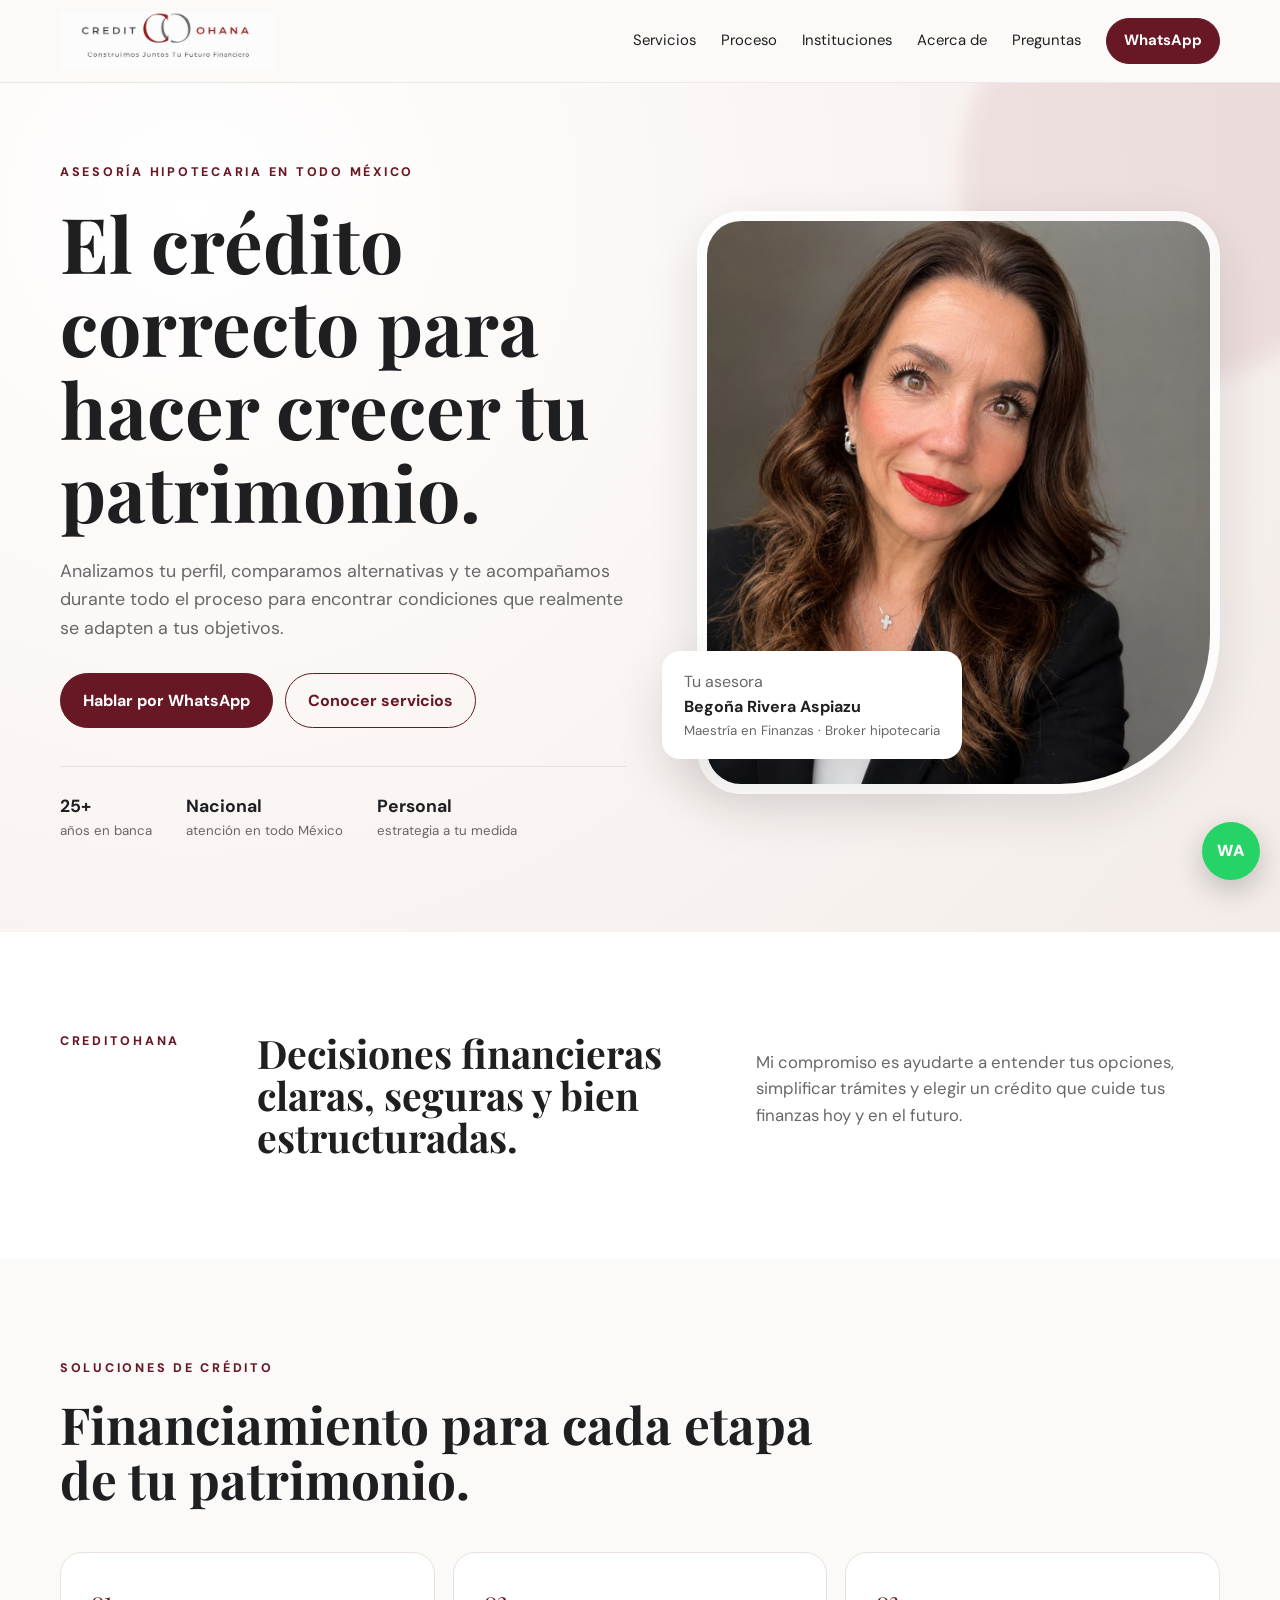
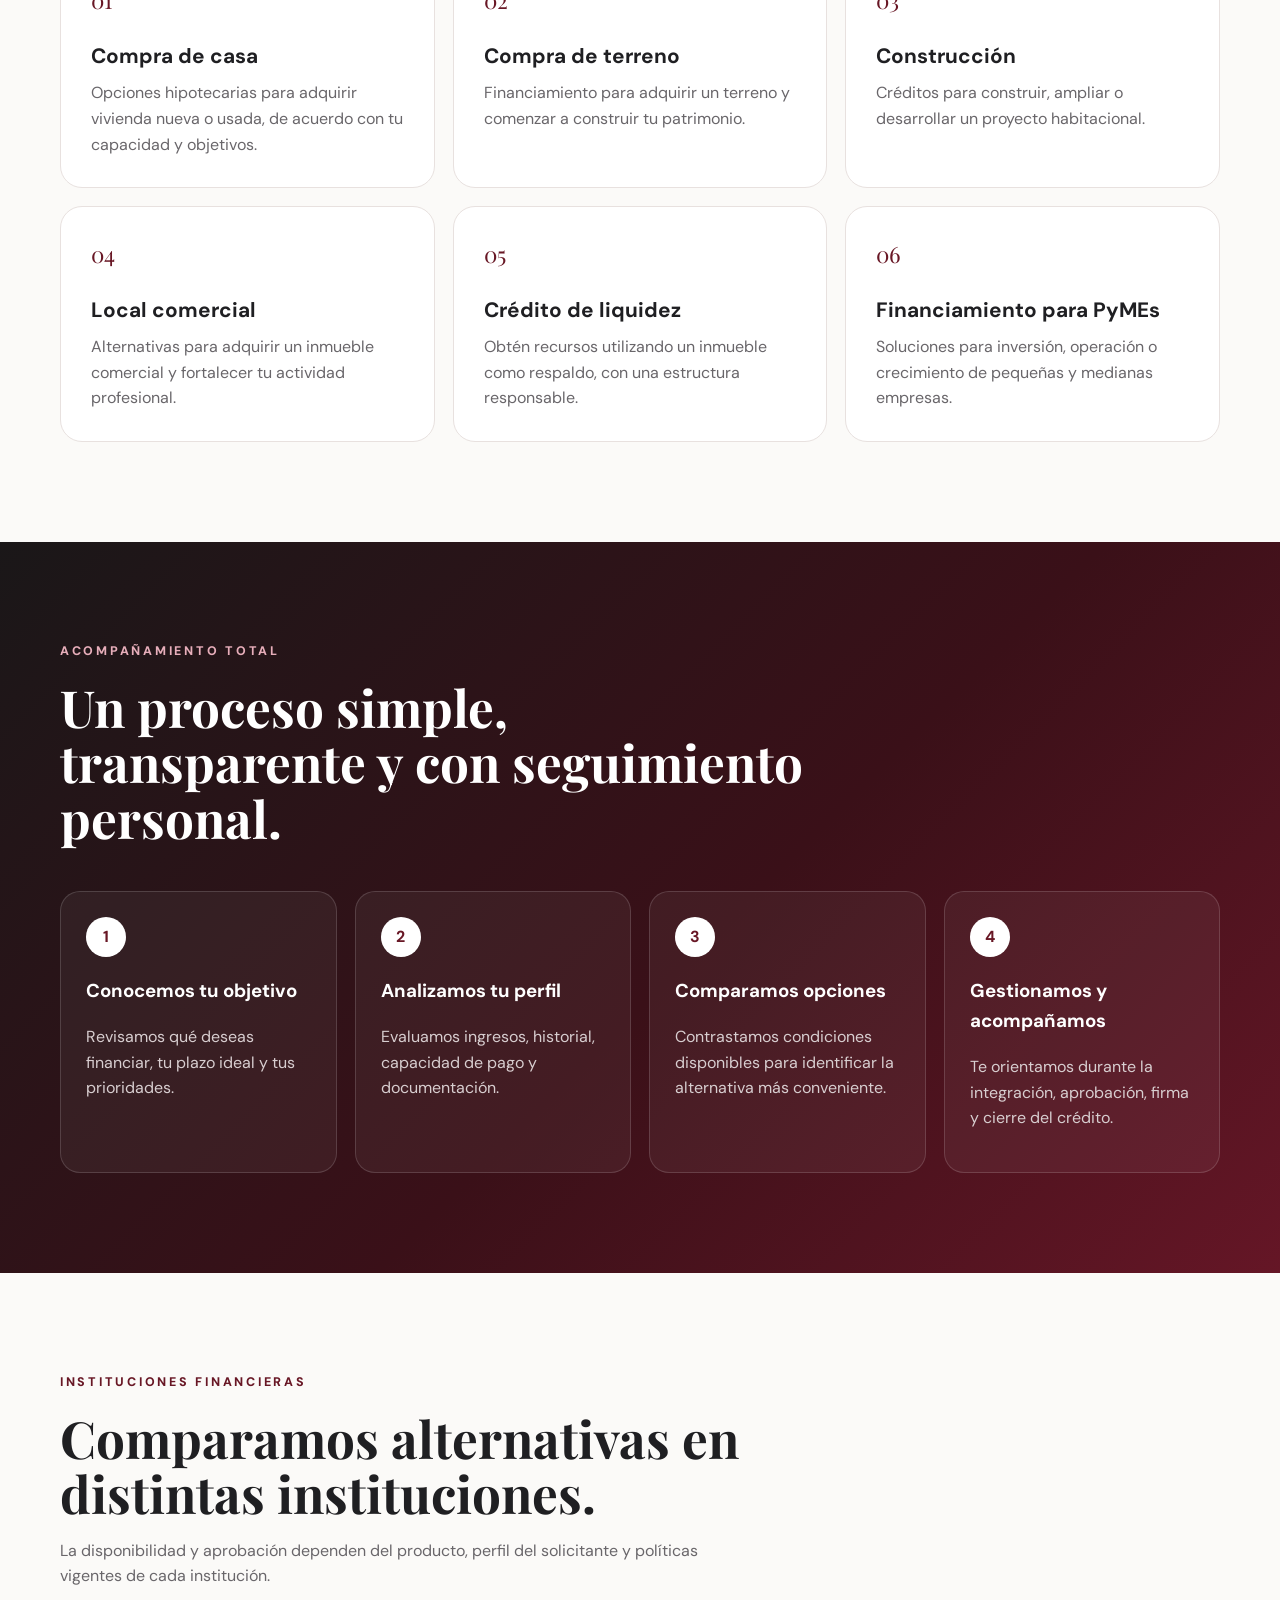
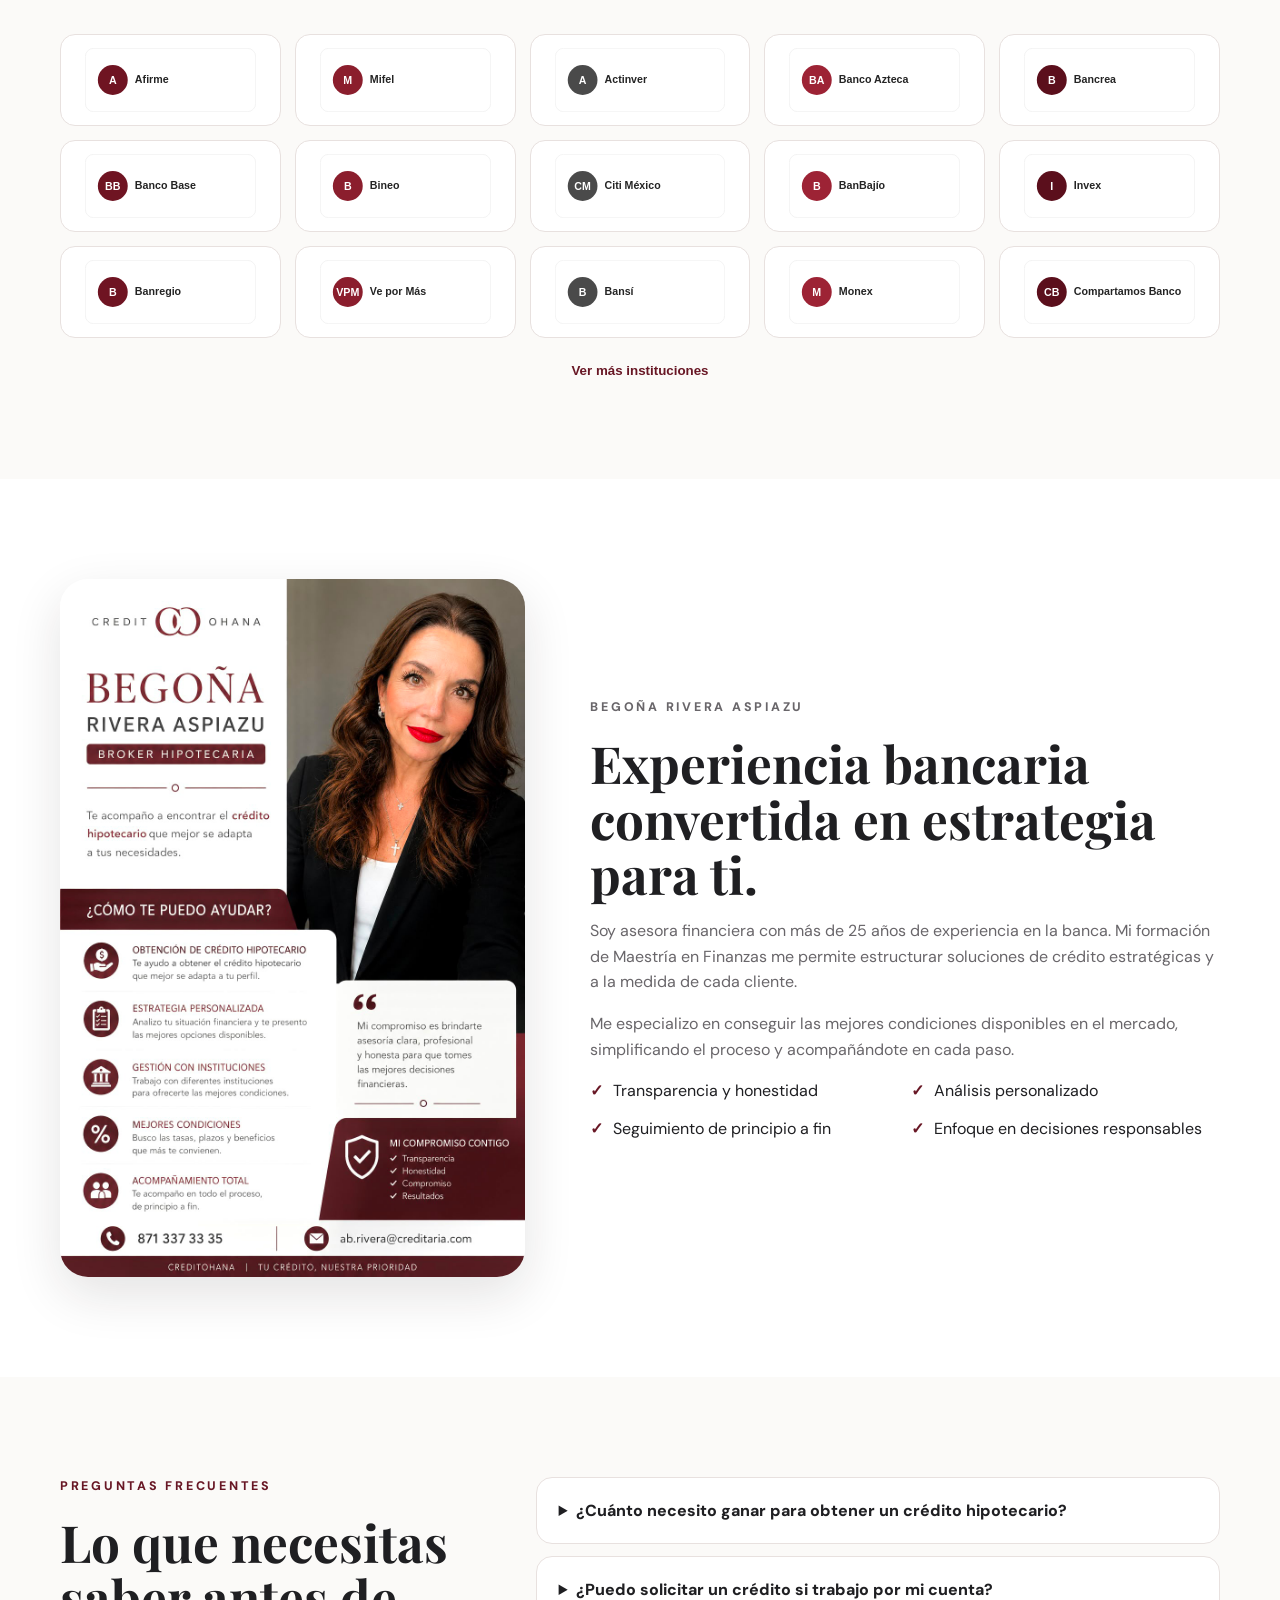
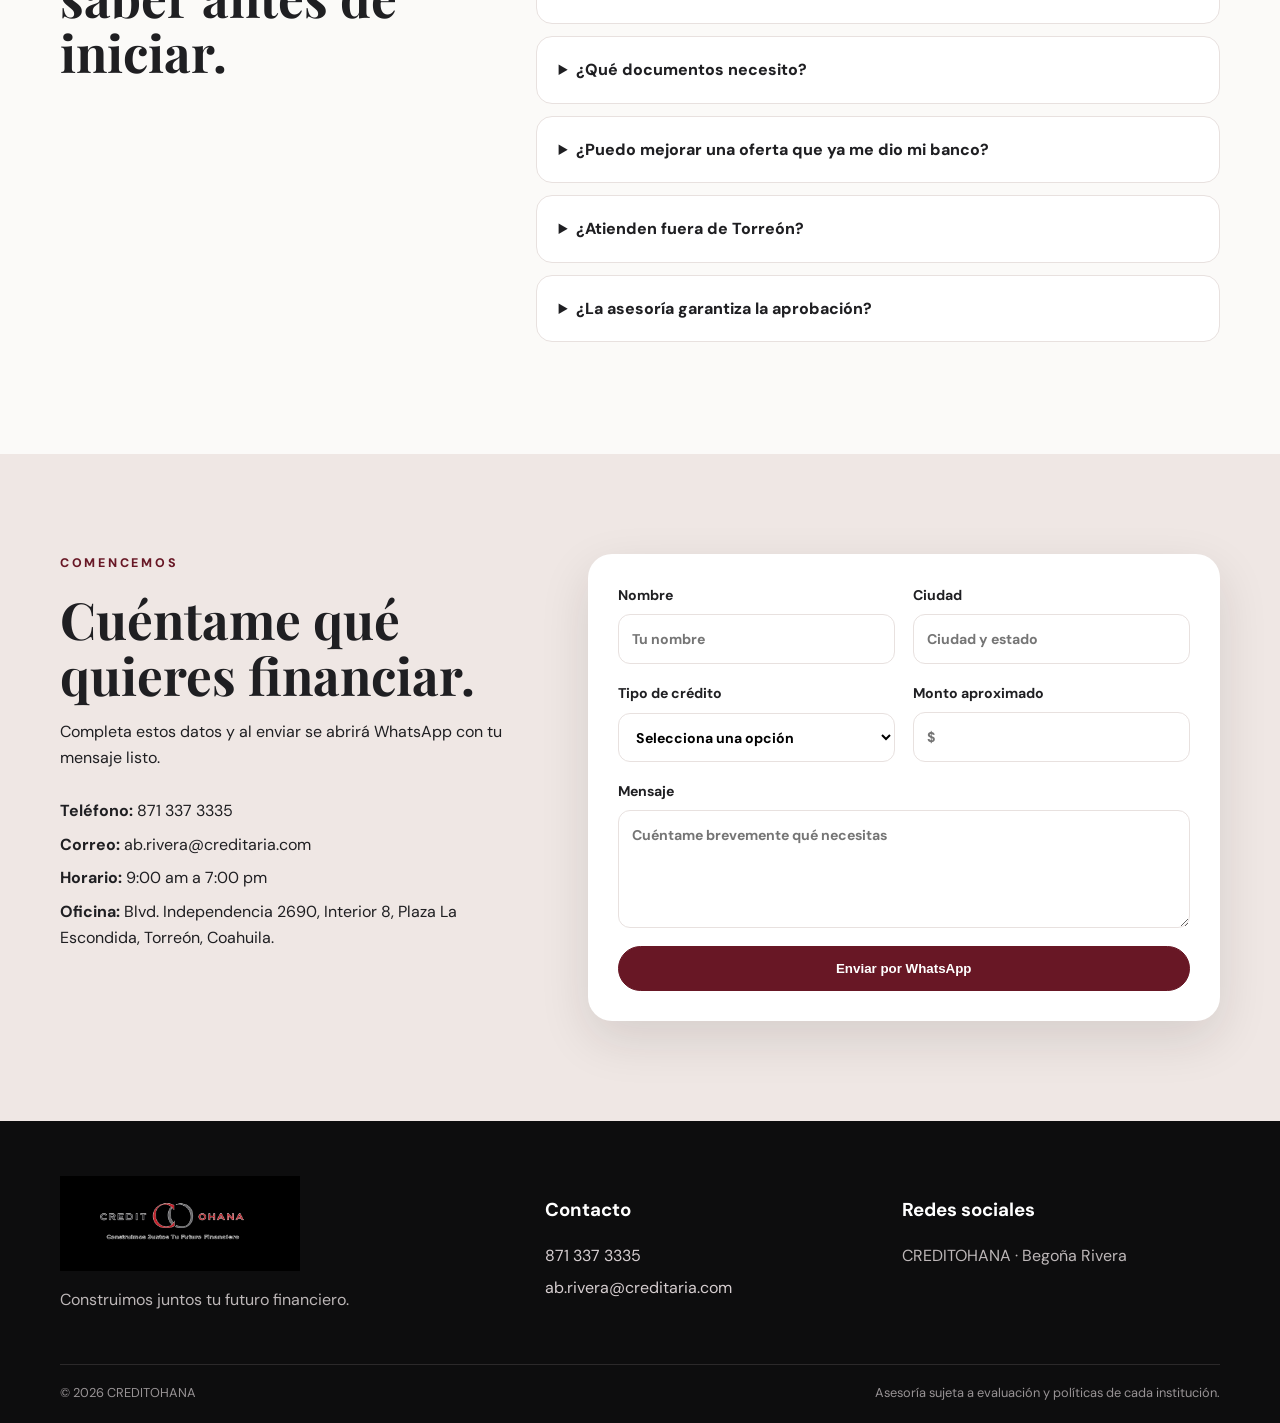
==== index.html @ 868206e3 "first commit" ====
<!doctype html>
<html lang="es">
<head>
  <meta charset="UTF-8" />
  <meta name="viewport" content="width=device-width, initial-scale=1.0" />
  <meta name="description" content="CREDITOHANA: asesoría hipotecaria personalizada en todo México. Más de 25 años de experiencia en banca y soluciones de crédito a la medida." />
  <meta name="theme-color" content="#681725" />
  <title>CREDITOHANA | Crédito hipotecario a tu medida</title>
  <link rel="preconnect" href="https://fonts.googleapis.com">
  <link rel="preconnect" href="https://fonts.gstatic.com" crossorigin>
  <link href="https://fonts.googleapis.com/css2?family=DM+Sans:wght@400;500;600;700&family=Playfair+Display:wght@600;700&display=swap" rel="stylesheet">
  <link rel="stylesheet" href="styles.css" />
</head>
<body>
  <header class="site-header" id="inicio">
    <div class="container nav-wrap">
      <a class="brand" href="#inicio" aria-label="Ir al inicio">
        <img src="assets/images/logo-creditohana-claro.jpeg" alt="CREDITOHANA" />
      </a>
      <button class="menu-toggle" aria-expanded="false" aria-label="Abrir menú">☰</button>
      <nav class="nav-links" aria-label="Navegación principal">
        <a href="#servicios">Servicios</a>
        <a href="#proceso">Proceso</a>
        <a href="#bancos">Instituciones</a>
        <a href="#nosotros">Acerca de</a>
        <a href="#faq">Preguntas</a>
        <a class="btn btn-sm" href="https://wa.me/528713373335?text=Hola%20Bego%C3%B1a%2C%20quiero%20informaci%C3%B3n%20sobre%20un%20cr%C3%A9dito." target="_blank" rel="noopener">WhatsApp</a>
      </nav>
    </div>
  </header>

  <main>
    <section class="hero">
      <div class="hero-glow"></div>
      <div class="container hero-grid">
        <div class="hero-copy reveal">
          <p class="eyebrow">ASESORÍA HIPOTECARIA EN TODO MÉXICO</p>
          <h1>El crédito correcto para hacer crecer tu patrimonio.</h1>
          <p class="hero-text">Analizamos tu perfil, comparamos alternativas y te acompañamos durante todo el proceso para encontrar condiciones que realmente se adapten a tus objetivos.</p>
          <div class="hero-actions">
            <a class="btn" href="https://wa.me/528713373335?text=Hola%20Bego%C3%B1a%2C%20me%20gustar%C3%ADa%20recibir%20una%20asesor%C3%ADa%20de%20cr%C3%A9dito." target="_blank" rel="noopener">Hablar por WhatsApp</a>
            <a class="btn btn-ghost" href="#servicios">Conocer servicios</a>
          </div>
          <div class="trust-row">
            <div><strong>25+</strong><span>años en banca</span></div>
            <div><strong>Nacional</strong><span>atención en todo México</span></div>
            <div><strong>Personal</strong><span>estrategia a tu medida</span></div>
          </div>
        </div>
        <div class="hero-media reveal">
          <div class="portrait-frame">
            <img src="assets/images/begona-rivera-profesional.jpeg" alt="Begoña Rivera, asesora financiera de CREDITOHANA" />
          </div>
          <div class="floating-card">
            <span>Tu asesora</span>
            <strong>Begoña Rivera Aspiazu</strong>
            <small>Maestría en Finanzas · Broker hipotecaria</small>
          </div>
        </div>
      </div>
    </section>

    <section class="section intro-strip">
      <div class="container intro-grid reveal">
        <p class="section-kicker">CREDITOHANA</p>
        <h2>Decisiones financieras claras, seguras y bien estructuradas.</h2>
        <p>Mi compromiso es ayudarte a entender tus opciones, simplificar trámites y elegir un crédito que cuide tus finanzas hoy y en el futuro.</p>
      </div>
    </section>

    <section class="section" id="servicios">
      <div class="container">
        <div class="section-heading reveal">
          <p class="section-kicker">SOLUCIONES DE CRÉDITO</p>
          <h2>Financiamiento para cada etapa de tu patrimonio.</h2>
        </div>
        <div class="cards-grid">
          <article class="service-card reveal"><span>01</span><h3>Compra de casa</h3><p>Opciones hipotecarias para adquirir vivienda nueva o usada, de acuerdo con tu capacidad y objetivos.</p></article>
          <article class="service-card reveal"><span>02</span><h3>Compra de terreno</h3><p>Financiamiento para adquirir un terreno y comenzar a construir tu patrimonio.</p></article>
          <article class="service-card reveal"><span>03</span><h3>Construcción</h3><p>Créditos para construir, ampliar o desarrollar un proyecto habitacional.</p></article>
          <article class="service-card reveal"><span>04</span><h3>Local comercial</h3><p>Alternativas para adquirir un inmueble comercial y fortalecer tu actividad profesional.</p></article>
          <article class="service-card reveal"><span>05</span><h3>Crédito de liquidez</h3><p>Obtén recursos utilizando un inmueble como respaldo, con una estructura responsable.</p></article>
          <article class="service-card reveal"><span>06</span><h3>Financiamiento para PyMEs</h3><p>Soluciones para inversión, operación o crecimiento de pequeñas y medianas empresas.</p></article>
        </div>
      </div>
    </section>

    <section class="section section-dark" id="proceso">
      <div class="container">
        <div class="section-heading light reveal">
          <p class="section-kicker">ACOMPAÑAMIENTO TOTAL</p>
          <h2>Un proceso simple, transparente y con seguimiento personal.</h2>
        </div>
        <div class="process-grid">
          <div class="process-step reveal"><b>1</b><h3>Conocemos tu objetivo</h3><p>Revisamos qué deseas financiar, tu plazo ideal y tus prioridades.</p></div>
          <div class="process-step reveal"><b>2</b><h3>Analizamos tu perfil</h3><p>Evaluamos ingresos, historial, capacidad de pago y documentación.</p></div>
          <div class="process-step reveal"><b>3</b><h3>Comparamos opciones</h3><p>Contrastamos condiciones disponibles para identificar la alternativa más conveniente.</p></div>
          <div class="process-step reveal"><b>4</b><h3>Gestionamos y acompañamos</h3><p>Te orientamos durante la integración, aprobación, firma y cierre del crédito.</p></div>
        </div>
      </div>
    </section>

    <section class="section" id="bancos">
      <div class="container">
        <div class="section-heading reveal">
          <p class="section-kicker">INSTITUCIONES FINANCIERAS</p>
          <h2>Comparamos alternativas en distintas instituciones.</h2>
          <p>La disponibilidad y aprobación dependen del producto, perfil del solicitante y políticas vigentes de cada institución.</p>
        </div>
        <div class="bank-grid" id="bankGrid"></div>
        <button class="text-button" id="toggleBanks" type="button">Ver más instituciones</button>
      </div>
    </section>

    <section class="section about" id="nosotros">
      <div class="container about-grid">
        <div class="about-image reveal"><img src="assets/images/flyer-creditohana.jpeg" alt="Presentación profesional de Begoña Rivera y CREDITOHANA" /></div>
        <div class="about-copy reveal">
          <p class="section-kicker">BEGOÑA RIVERA ASPIAZU</p>
          <h2>Experiencia bancaria convertida en estrategia para ti.</h2>
          <p>Soy asesora financiera con más de 25 años de experiencia en la banca. Mi formación de Maestría en Finanzas me permite estructurar soluciones de crédito estratégicas y a la medida de cada cliente.</p>
          <p>Me especializo en conseguir las mejores condiciones disponibles en el mercado, simplificando el proceso y acompañándote en cada paso.</p>
          <ul class="check-list">
            <li>Transparencia y honestidad</li>
            <li>Análisis personalizado</li>
            <li>Seguimiento de principio a fin</li>
            <li>Enfoque en decisiones responsables</li>
          </ul>
        </div>
      </div>
    </section>

    <section class="section faq" id="faq">
      <div class="container faq-grid">
        <div class="section-heading reveal">
          <p class="section-kicker">PREGUNTAS FRECUENTES</p>
          <h2>Lo que necesitas saber antes de iniciar.</h2>
        </div>
        <div class="accordion reveal">
          <details><summary>¿Cuánto necesito ganar para obtener un crédito hipotecario?</summary><p>Depende del monto solicitado, plazo, tasa, deudas actuales y políticas de cada institución. Primero revisamos tu capacidad de pago para estimar un rango realista.</p></details>
          <details><summary>¿Puedo solicitar un crédito si trabajo por mi cuenta?</summary><p>Sí. Existen alternativas para personas independientes, aunque la documentación para comprobar ingresos puede variar.</p></details>
          <details><summary>¿Qué documentos necesito?</summary><p>Generalmente identificación, comprobantes de ingresos, estados de cuenta, comprobante de domicilio e información del inmueble. La lista final depende de la institución y el producto.</p></details>
          <details><summary>¿Puedo mejorar una oferta que ya me dio mi banco?</summary><p>Podemos revisar la oferta, comparar costo total, plazo, tasa, seguros y comisiones para saber si existe una alternativa más conveniente.</p></details>
          <details><summary>¿Atienden fuera de Torreón?</summary><p>Sí. CREDITOHANA brinda asesoría en todo México y puede acompañar gran parte del proceso de manera remota.</p></details>
          <details><summary>¿La asesoría garantiza la aprobación?</summary><p>No. La decisión final corresponde a cada institución financiera. La asesoría ayuda a presentar un expediente mejor preparado y elegir opciones compatibles con tu perfil.</p></details>
        </div>
      </div>
    </section>

    <section class="section contact" id="contacto">
      <div class="container contact-grid">
        <div class="contact-copy reveal">
          <p class="section-kicker">COMENCEMOS</p>
          <h2>Cuéntame qué quieres financiar.</h2>
          <p>Completa estos datos y al enviar se abrirá WhatsApp con tu mensaje listo.</p>
          <div class="contact-details">
            <p><strong>Teléfono:</strong> <a href="tel:+528713373335">871 337 3335</a></p>
            <p><strong>Correo:</strong> <a href="mailto:ab.rivera@creditaria.com">ab.rivera@creditaria.com</a></p>
            <p><strong>Horario:</strong> 9:00 am a 7:00 pm</p>
            <p><strong>Oficina:</strong> Blvd. Independencia 2690, Interior 8, Plaza La Escondida, Torreón, Coahuila.</p>
          </div>
        </div>
        <form class="contact-form reveal" id="whatsappForm">
          <label>Nombre<input type="text" name="name" required placeholder="Tu nombre" /></label>
          <label>Ciudad<input type="text" name="city" required placeholder="Ciudad y estado" /></label>
          <label>Tipo de crédito<select name="service" required><option value="">Selecciona una opción</option><option>Compra de casa</option><option>Compra de terreno</option><option>Construcción</option><option>Local comercial</option><option>Crédito de liquidez</option><option>Financiamiento para PyME</option><option>Otro</option></select></label>
          <label>Monto aproximado<input type="text" name="amount" placeholder="$" /></label>
          <label>Mensaje<textarea name="message" rows="4" placeholder="Cuéntame brevemente qué necesitas"></textarea></label>
          <button class="btn" type="submit">Enviar por WhatsApp</button>
        </form>
      </div>
    </section>
  </main>

  <footer class="footer">
    <div class="container footer-grid">
      <div><img src="assets/images/logo-creditohana-oscuro.jpeg" alt="CREDITOHANA" /><p>Construimos juntos tu futuro financiero.</p></div>
      <div><h3>Contacto</h3><a href="tel:+528713373335">871 337 3335</a><a href="mailto:ab.rivera@creditaria.com">ab.rivera@creditaria.com</a></div>
      <div><h3>Redes sociales</h3><p>CREDITOHANA · Begoña Rivera</p></div>
    </div>
    <div class="container footer-bottom"><span>© <span id="year"></span> CREDITOHANA</span><span>Asesoría sujeta a evaluación y políticas de cada institución.</span></div>
  </footer>

  <a class="wa-float" href="https://wa.me/528713373335?text=Hola%20Bego%C3%B1a%2C%20quiero%20informaci%C3%B3n%20sobre%20un%20cr%C3%A9dito." aria-label="Contactar por WhatsApp" target="_blank" rel="noopener">WA</a>
  <script src="script.js"></script>
</body>
</html>
---- styles.css ----
:root{
  --wine:#681725;
  --wine-2:#8e2638;
  --wine-dark:#360c14;
  --ink:#1f1f22;
  --muted:#69666a;
  --paper:#fbfaf8;
  --white:#fff;
  --line:#e8e1df;
  --gray:#c8c6c5;
  --shadow:0 18px 50px rgba(31,24,25,.12);
}
*{box-sizing:border-box}html{scroll-behavior:smooth}body{margin:0;font-family:'DM Sans',sans-serif;color:var(--ink);background:var(--paper);line-height:1.6}img{max-width:100%;display:block}a{color:inherit;text-decoration:none}.container{width:min(1160px,calc(100% - 40px));margin:auto}.site-header{position:sticky;top:0;z-index:50;background:rgba(251,250,248,.92);backdrop-filter:blur(14px);border-bottom:1px solid rgba(104,23,37,.08)}.nav-wrap{height:82px;display:flex;align-items:center;justify-content:space-between}.brand img{width:215px;height:58px;object-fit:cover;object-position:center}.nav-links{display:flex;align-items:center;gap:25px;font-size:.93rem}.nav-links a:hover{color:var(--wine)}.menu-toggle{display:none;border:0;background:none;font-size:1.6rem}.btn{display:inline-flex;align-items:center;justify-content:center;border:1px solid var(--wine);background:var(--wine);color:#fff;padding:14px 22px;border-radius:999px;font-weight:700;cursor:pointer;transition:.25s}.btn:hover{transform:translateY(-2px);background:var(--wine-dark)}.btn-sm{padding:10px 17px}.btn-ghost{background:transparent;color:var(--wine)}.hero{position:relative;overflow:hidden;padding:80px 0 90px;background:radial-gradient(circle at 15% 15%,#fff 0,#fbf7f5 38%,#f3ece9 100%)}.hero-glow{position:absolute;width:420px;height:420px;border-radius:50%;background:rgba(142,38,56,.09);filter:blur(10px);right:-100px;top:-120px}.hero-grid{display:grid;grid-template-columns:1.04fr .96fr;align-items:center;gap:70px}.eyebrow,.section-kicker{font-size:.78rem;letter-spacing:.22em;font-weight:800;color:var(--wine);margin:0 0 18px}.hero h1,.section h2{font-family:'Playfair Display',serif;line-height:1.08;margin:0}.hero h1{font-size:clamp(3rem,6vw,5.8rem);max-width:760px}.hero-text{font-size:1.12rem;color:var(--muted);max-width:650px;margin:24px 0 30px}.hero-actions{display:flex;gap:12px;flex-wrap:wrap}.trust-row{display:flex;gap:34px;margin-top:38px;padding-top:25px;border-top:1px solid var(--line)}.trust-row div{display:grid}.trust-row strong{font-size:1.1rem}.trust-row span{font-size:.83rem;color:var(--muted)}.hero-media{position:relative}.portrait-frame{border-radius:44px 44px 160px 44px;overflow:hidden;box-shadow:var(--shadow);border:10px solid rgba(255,255,255,.8)}.portrait-frame img{width:100%;aspect-ratio:1/1.12;object-fit:cover}.floating-card{position:absolute;left:-35px;bottom:35px;background:#fff;padding:18px 22px;border-radius:18px;box-shadow:var(--shadow);display:grid;min-width:285px}.floating-card span,.floating-card small{color:var(--muted)}.section{padding:100px 0}.intro-strip{background:#fff}.intro-grid{display:grid;grid-template-columns:.35fr 1fr 1fr;gap:35px;align-items:start}.intro-grid h2{font-size:2.45rem}.intro-grid>p:last-child{color:var(--muted);font-size:1.05rem}.section-heading{max-width:760px;margin-bottom:45px}.section-heading h2{font-size:clamp(2.3rem,4vw,4rem)}.section-heading>p:last-child{color:var(--muted);max-width:690px}.cards-grid{display:grid;grid-template-columns:repeat(3,1fr);gap:18px}.service-card{padding:30px;background:#fff;border:1px solid var(--line);border-radius:22px;transition:.25s}.service-card:hover{transform:translateY(-5px);box-shadow:var(--shadow)}.service-card span{font-family:'Playfair Display';color:var(--wine);font-size:1.4rem}.service-card h3{font-size:1.3rem;margin:20px 0 8px}.service-card p{color:var(--muted);margin:0}.section-dark{background:linear-gradient(135deg,#1a1718,#3a1018 55%,#651626);color:#fff}.section-heading.light .section-kicker{color:#e7aeba}.process-grid{display:grid;grid-template-columns:repeat(4,1fr);gap:18px}.process-step{padding:25px;border:1px solid rgba(255,255,255,.15);border-radius:20px;background:rgba(255,255,255,.05)}.process-step b{display:grid;place-items:center;width:40px;height:40px;border-radius:50%;background:#fff;color:var(--wine)}.process-step p{color:#d8ced0}.bank-grid{display:grid;grid-template-columns:repeat(5,1fr);gap:14px}.bank-card{background:#fff;border:1px solid var(--line);border-radius:15px;padding:12px;display:flex;align-items:center;justify-content:center;min-height:92px}.bank-card img{width:100%;height:64px;object-fit:contain}.bank-card.is-hidden{display:none}.text-button{display:block;margin:24px auto 0;border:0;background:transparent;color:var(--wine);font-weight:800;cursor:pointer}.about{background:#fff}.about-grid{display:grid;grid-template-columns:.85fr 1.15fr;gap:65px;align-items:center}.about-image img{border-radius:28px;box-shadow:var(--shadow)}.about-copy h2{font-size:clamp(2.5rem,4vw,4.2rem)}.about-copy p{color:var(--muted)}.check-list{list-style:none;padding:0;display:grid;grid-template-columns:1fr 1fr;gap:12px}.check-list li:before{content:'✓';color:var(--wine);font-weight:800;margin-right:10px}.faq-grid{display:grid;grid-template-columns:.75fr 1.25fr;gap:65px}.accordion details{background:#fff;border:1px solid var(--line);border-radius:16px;padding:20px 22px;margin-bottom:12px}.accordion summary{font-weight:800;cursor:pointer}.accordion p{color:var(--muted)}.contact{background:#efe7e4}.contact-grid{display:grid;grid-template-columns:.85fr 1.15fr;gap:60px}.contact-copy h2{font-size:clamp(2.5rem,4vw,4rem)}.contact-details{margin-top:28px}.contact-details p{margin:8px 0}.contact-form{background:#fff;padding:30px;border-radius:24px;box-shadow:var(--shadow);display:grid;grid-template-columns:1fr 1fr;gap:18px}.contact-form label{display:grid;font-size:.88rem;font-weight:700;gap:7px}.contact-form label:nth-last-of-type(1){grid-column:1/-1}.contact-form input,.contact-form select,.contact-form textarea{width:100%;border:1px solid var(--line);border-radius:12px;padding:13px;font:inherit;background:#fff}.contact-form button{grid-column:1/-1}.footer{background:#0d0d0e;color:#fff;padding:55px 0 20px}.footer-grid{display:grid;grid-template-columns:1.4fr 1fr 1fr;gap:40px}.footer-grid img{width:240px;height:95px;object-fit:cover;object-position:center}.footer-grid a{display:block;color:#d6ced0;margin:6px 0}.footer-grid p{color:#bdb7b8}.footer-bottom{border-top:1px solid #2b292a;margin-top:35px;padding-top:18px;display:flex;justify-content:space-between;font-size:.8rem;color:#989395}.wa-float{position:fixed;right:20px;bottom:20px;width:58px;height:58px;border-radius:50%;display:grid;place-items:center;background:#25d366;color:#fff;font-weight:900;box-shadow:0 10px 30px rgba(0,0,0,.22);z-index:70}.reveal{opacity:0;transform:translateY(18px);transition:.7s ease}.reveal.visible{opacity:1;transform:none}@media(max-width:900px){.menu-toggle{display:block}.nav-links{position:absolute;left:20px;right:20px;top:78px;padding:22px;background:#fff;border:1px solid var(--line);border-radius:18px;box-shadow:var(--shadow);display:none;flex-direction:column;align-items:stretch}.nav-links.open{display:flex}.hero-grid,.about-grid,.faq-grid,.contact-grid{grid-template-columns:1fr}.hero-copy{order:1}.hero-media{order:2;max-width:650px}.intro-grid{grid-template-columns:1fr}.cards-grid{grid-template-columns:repeat(2,1fr)}.process-grid{grid-template-columns:repeat(2,1fr)}.bank-grid{grid-template-columns:repeat(3,1fr)}}@media(max-width:600px){.container{width:min(100% - 26px,1160px)}.site-header .brand img{width:180px}.hero{padding-top:55px}.hero h1{font-size:3rem}.trust-row{gap:14px;flex-direction:column}.floating-card{position:relative;left:auto;bottom:auto;margin:-25px 15px 0}.section{padding:72px 0}.cards-grid,.process-grid,.bank-grid,.check-list,.contact-form{grid-template-columns:1fr}.contact-form label:nth-last-of-type(1),.contact-form button{grid-column:auto}.footer-grid{grid-template-columns:1fr}.footer-bottom{gap:12px;flex-direction:column}.about-image{order:2}}
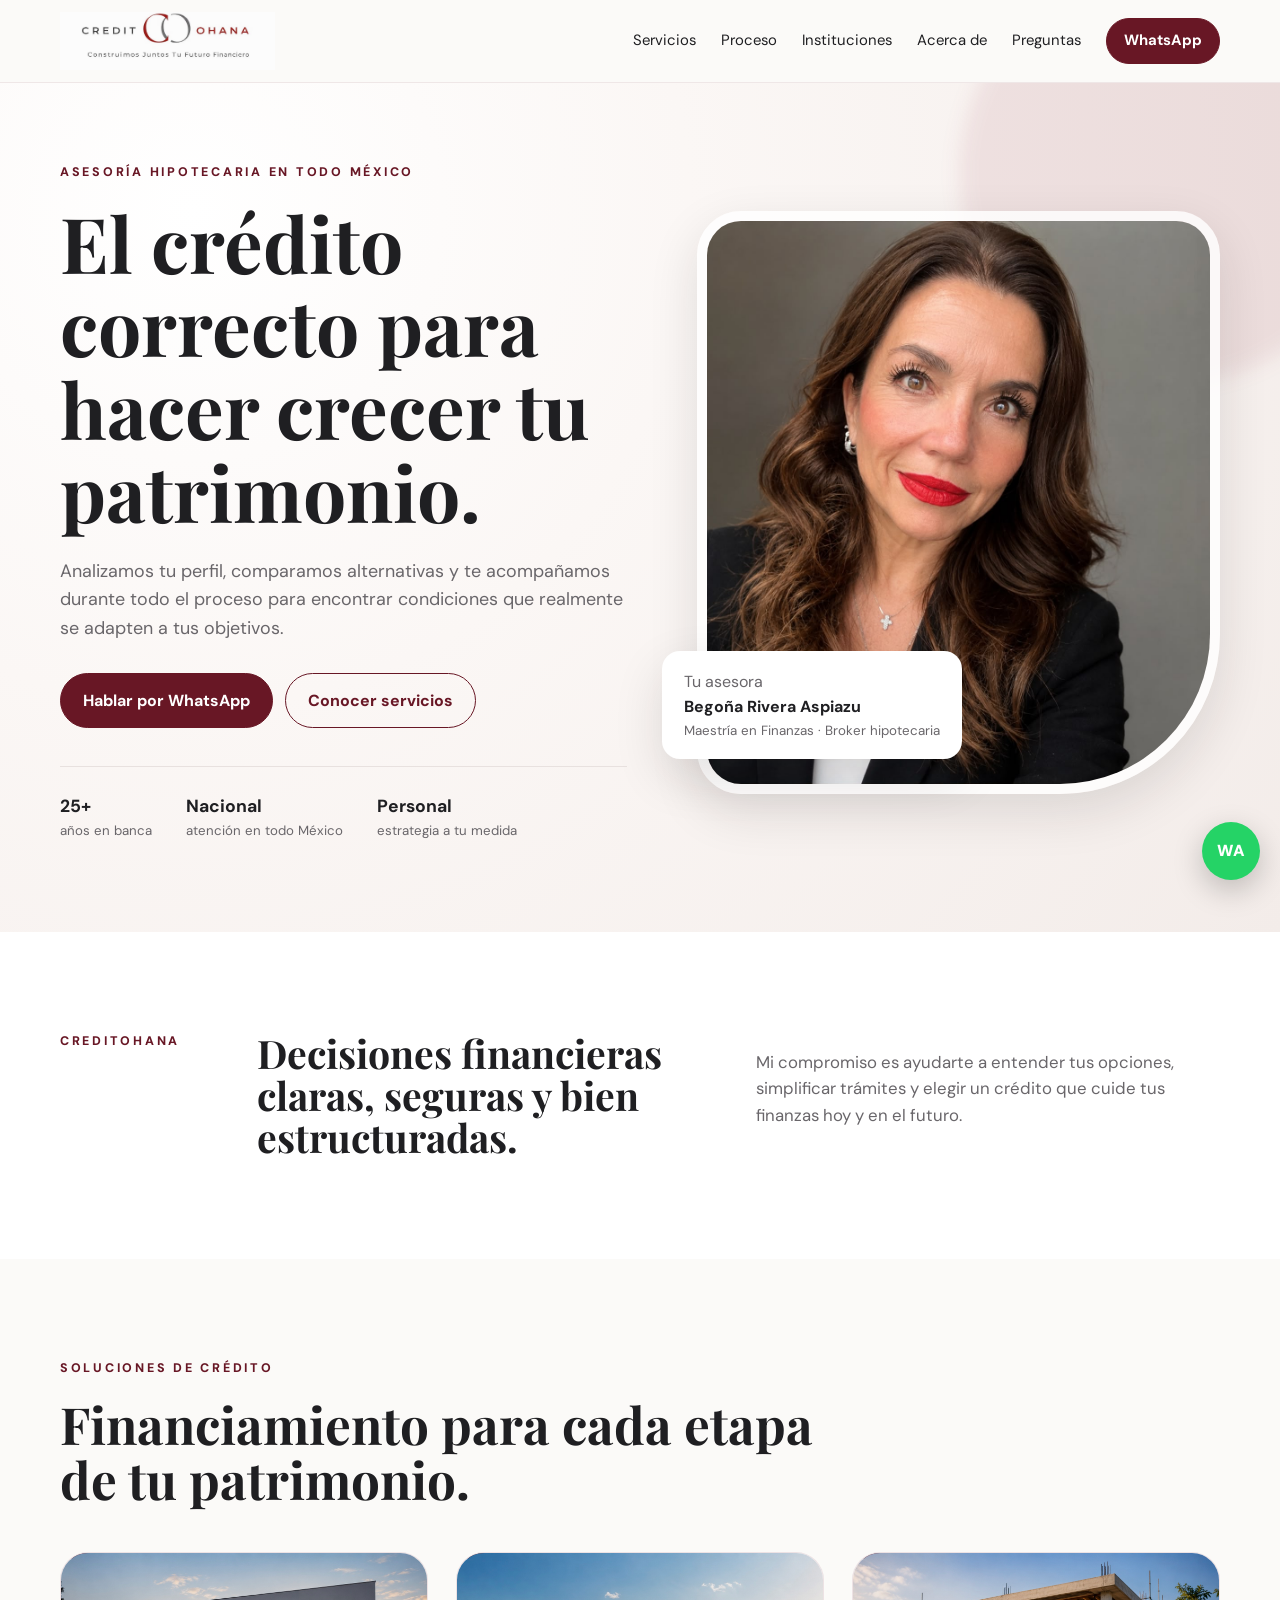
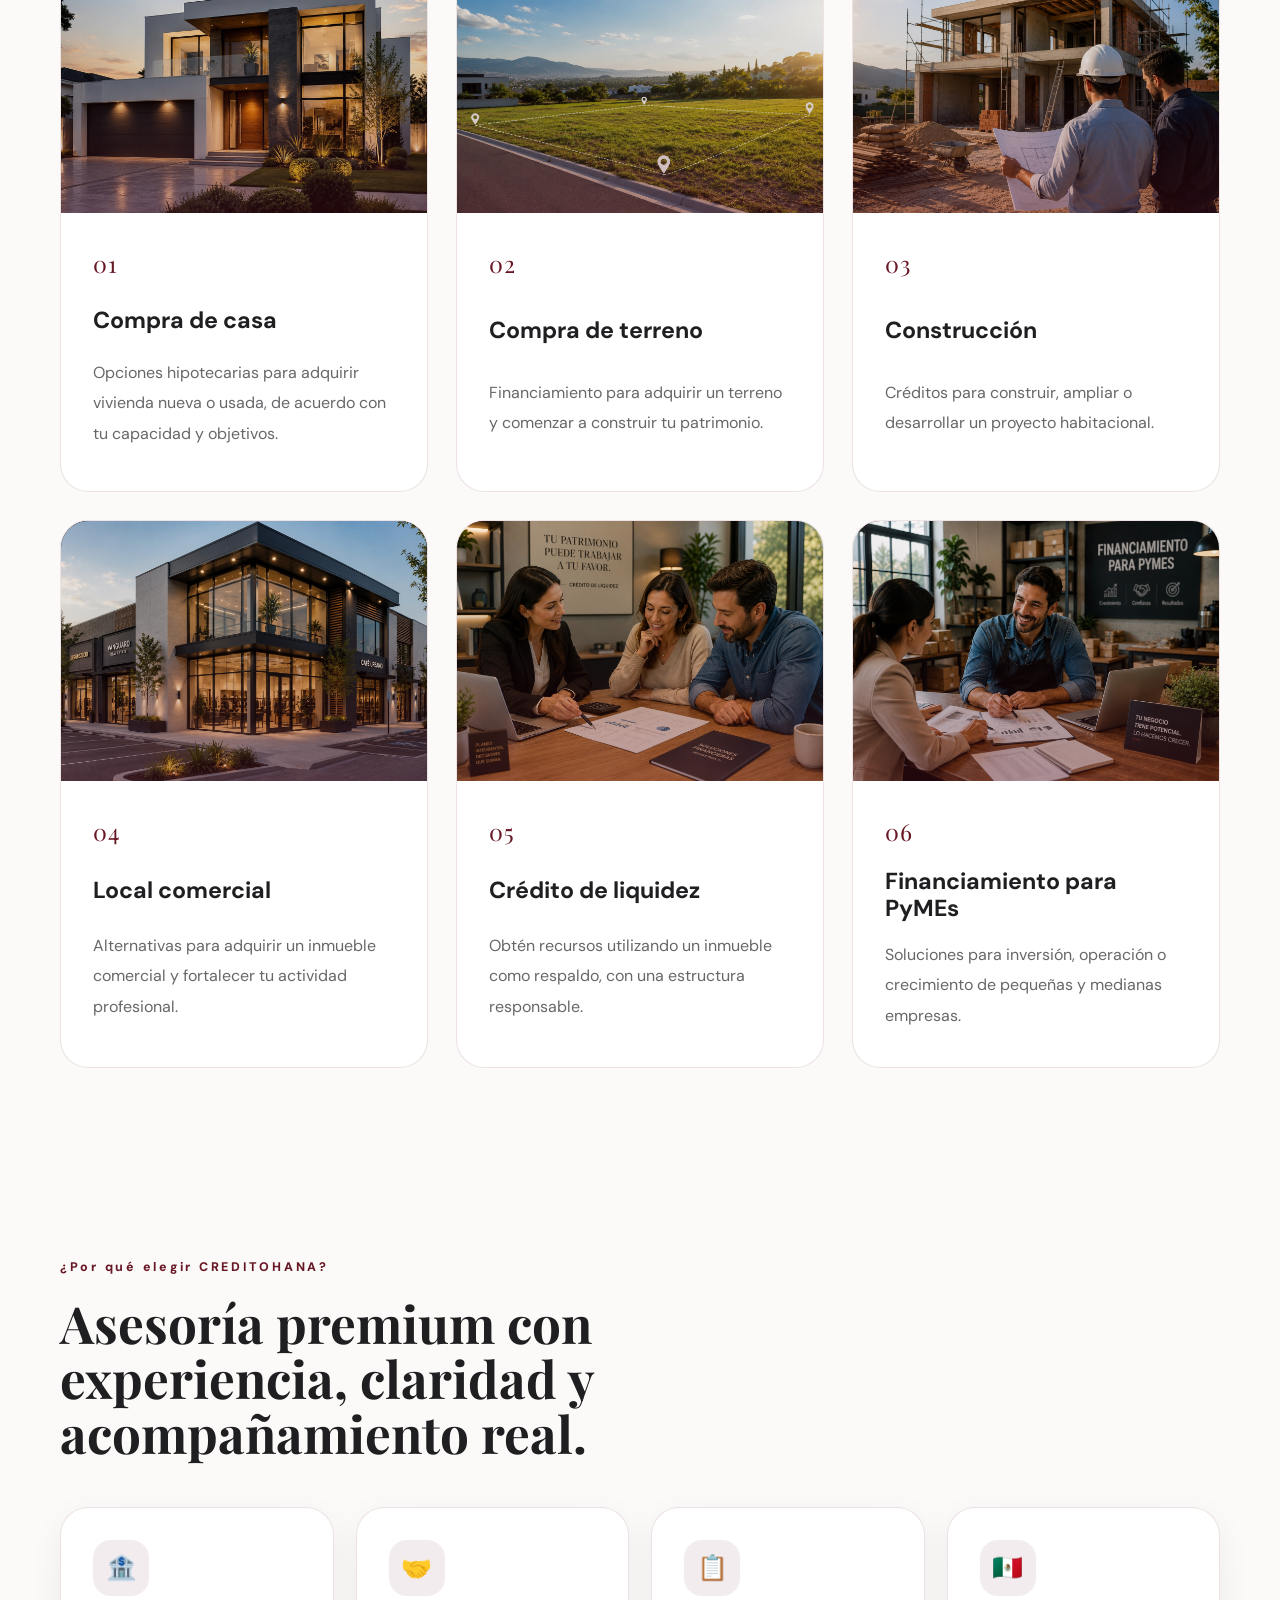
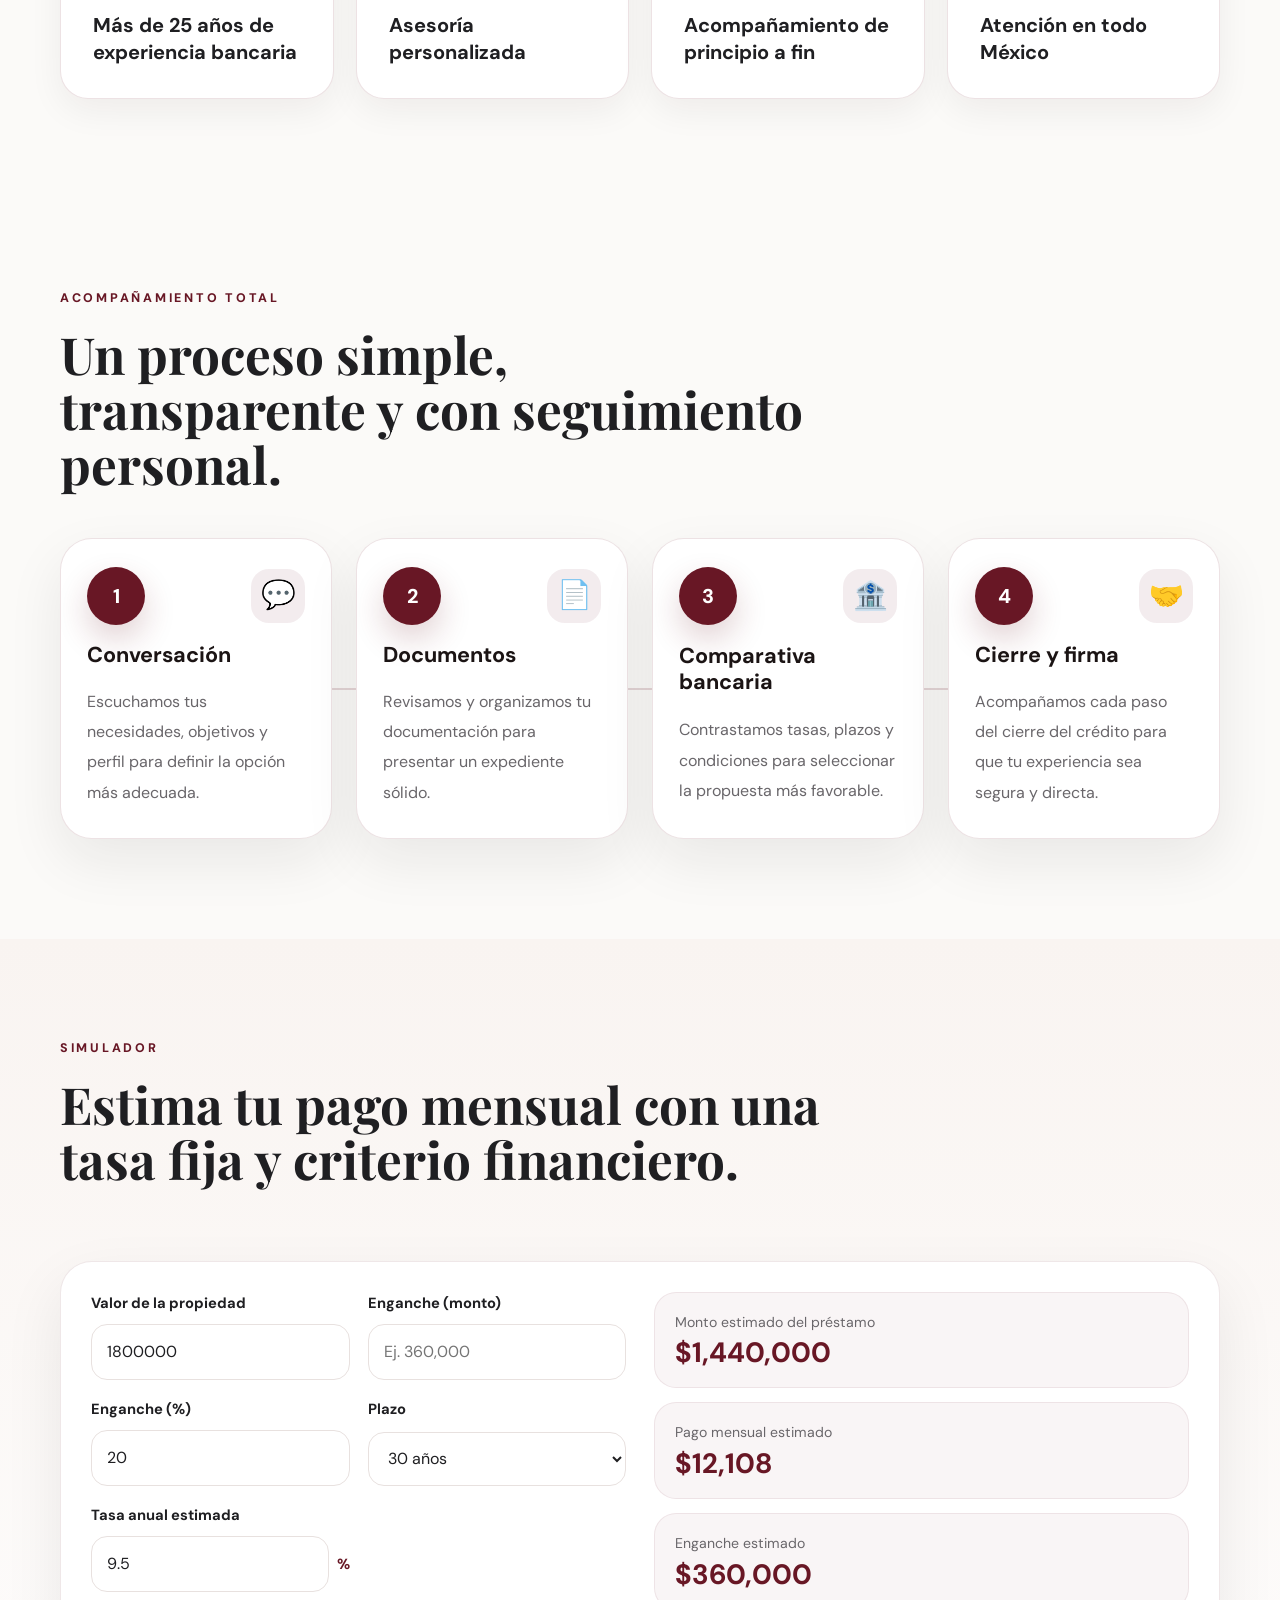
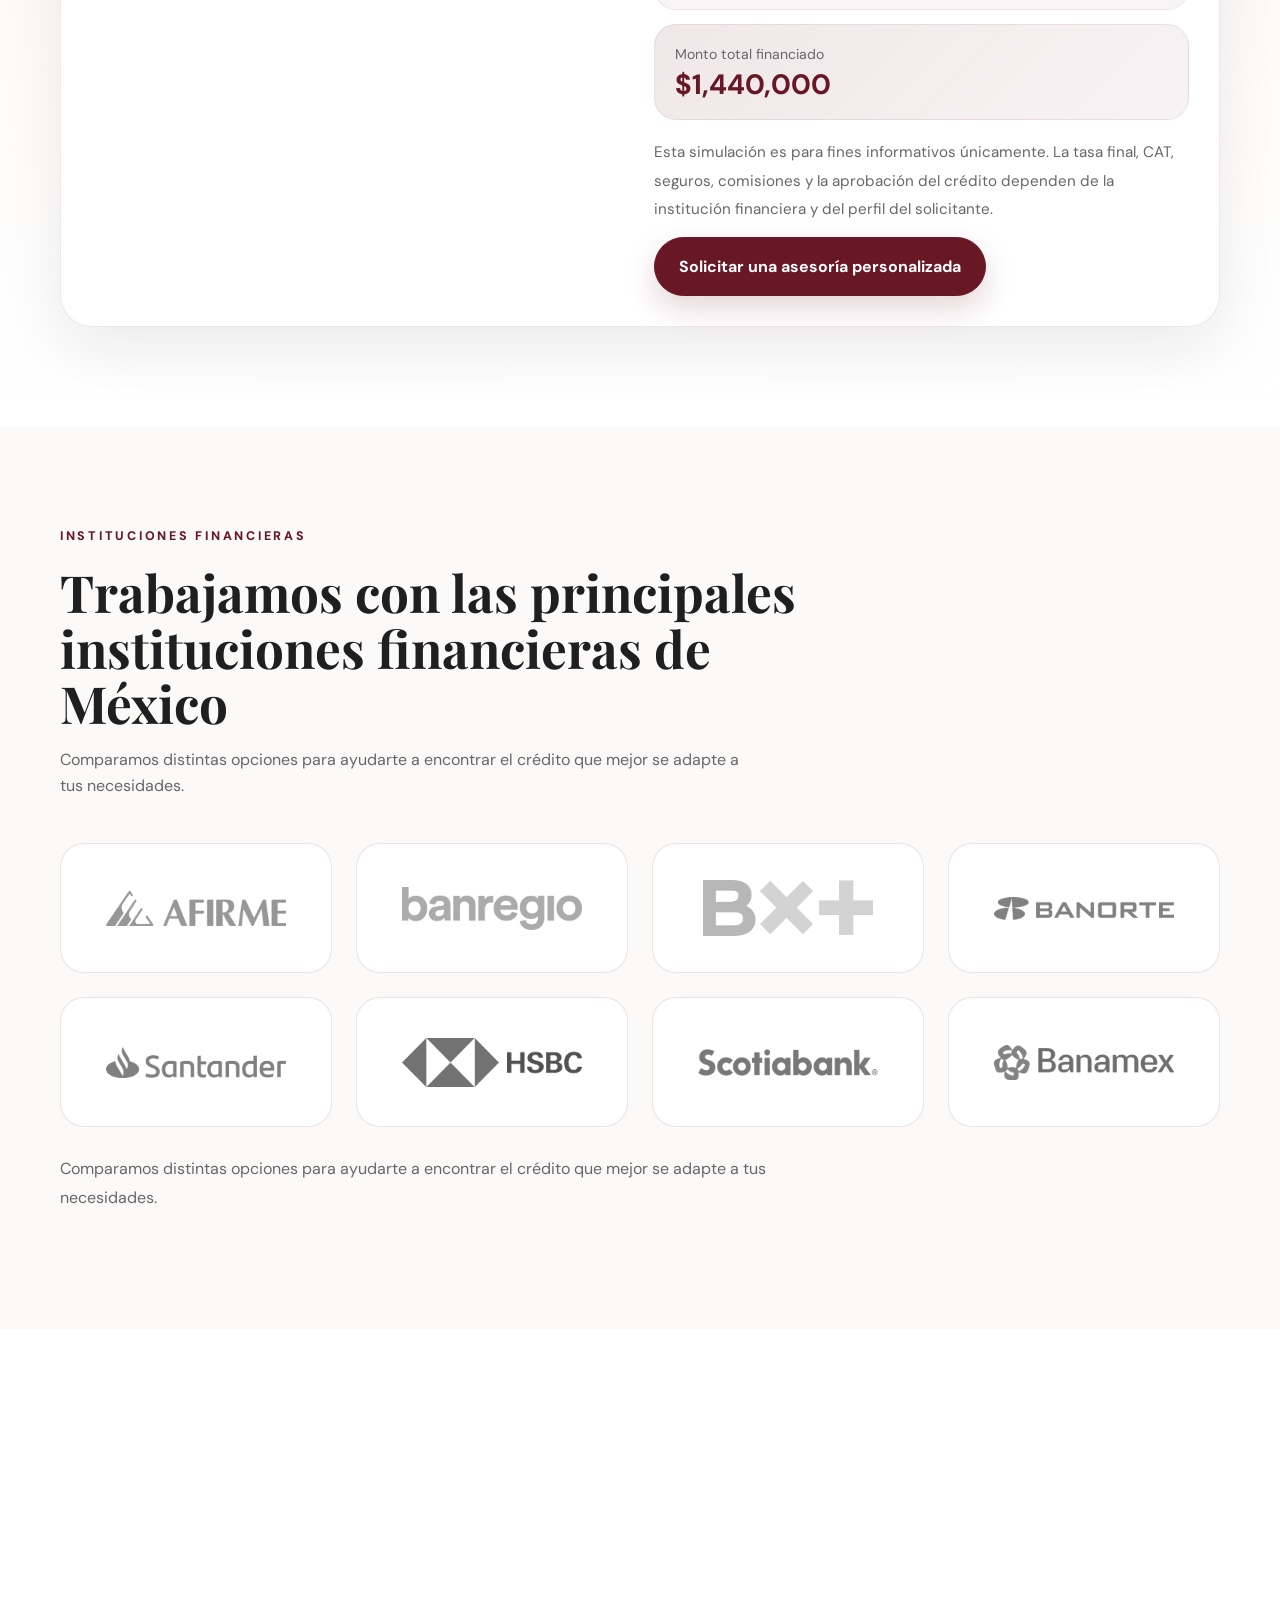
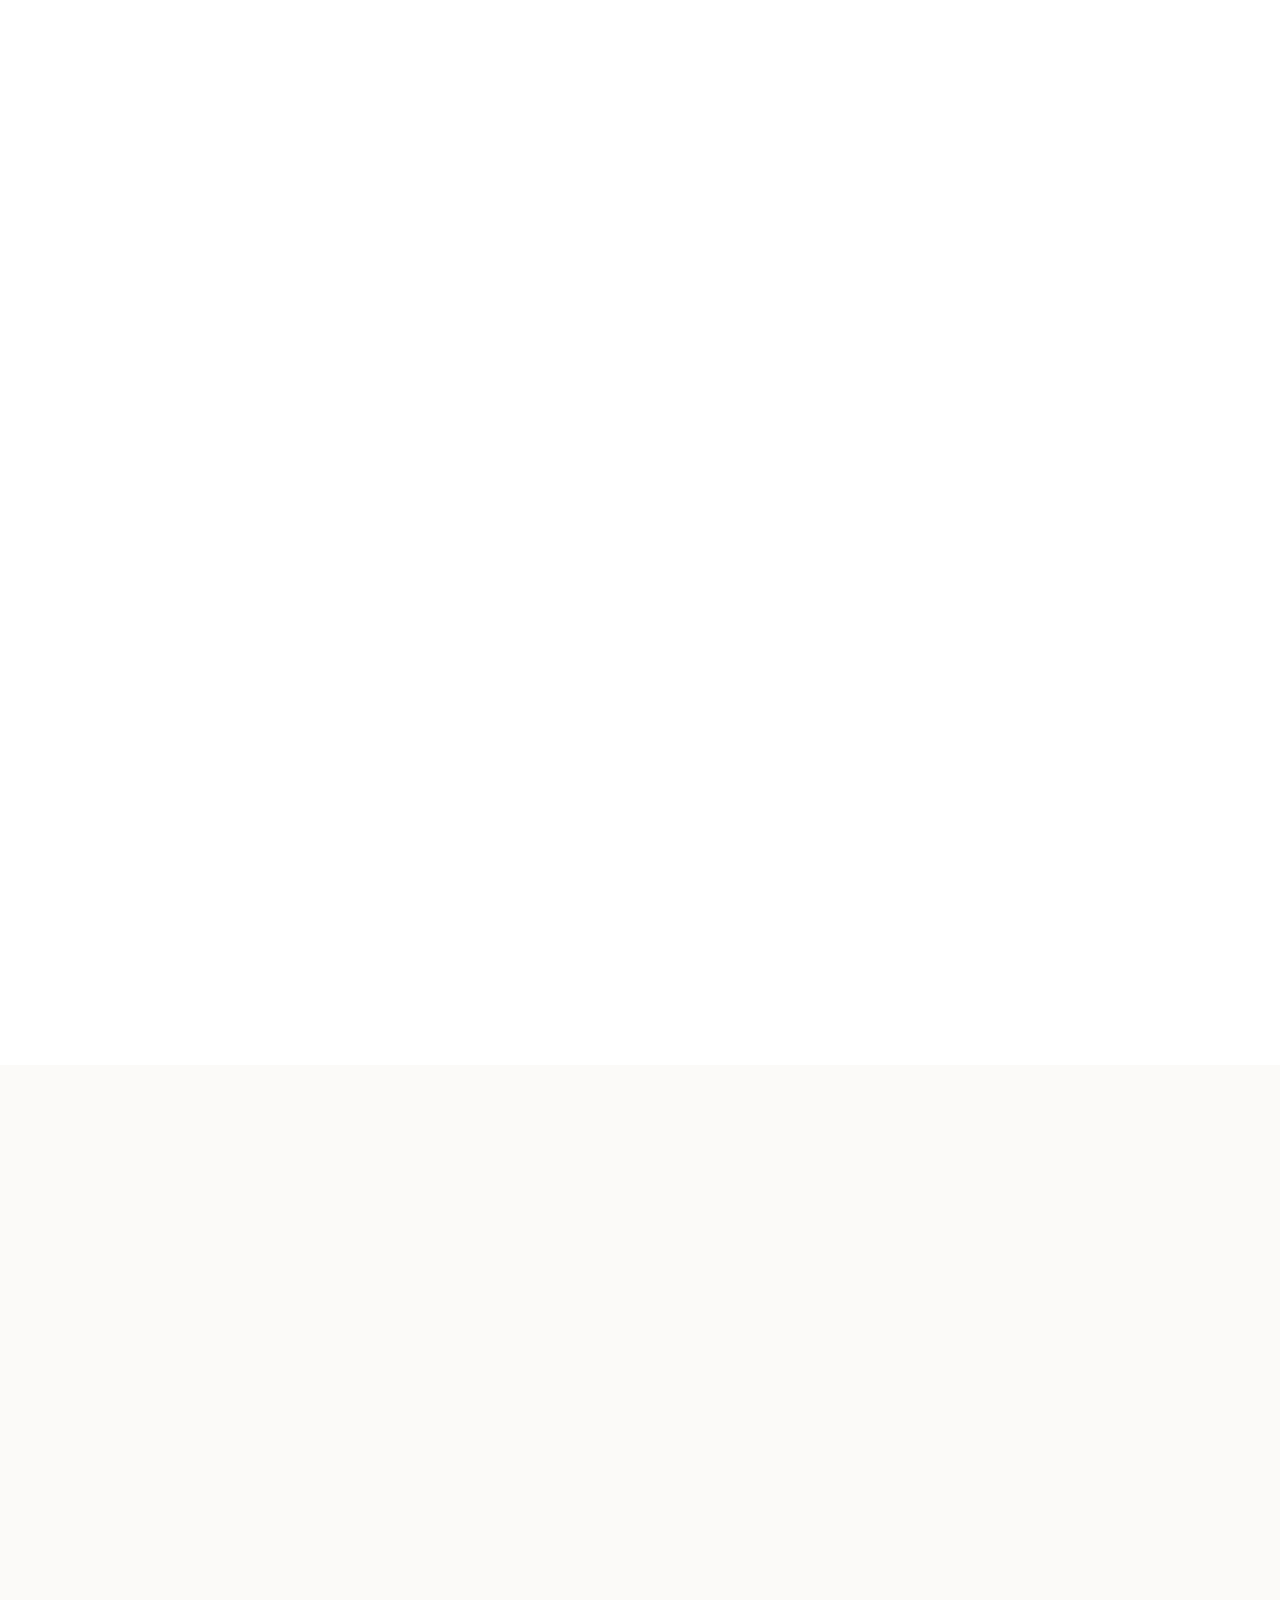
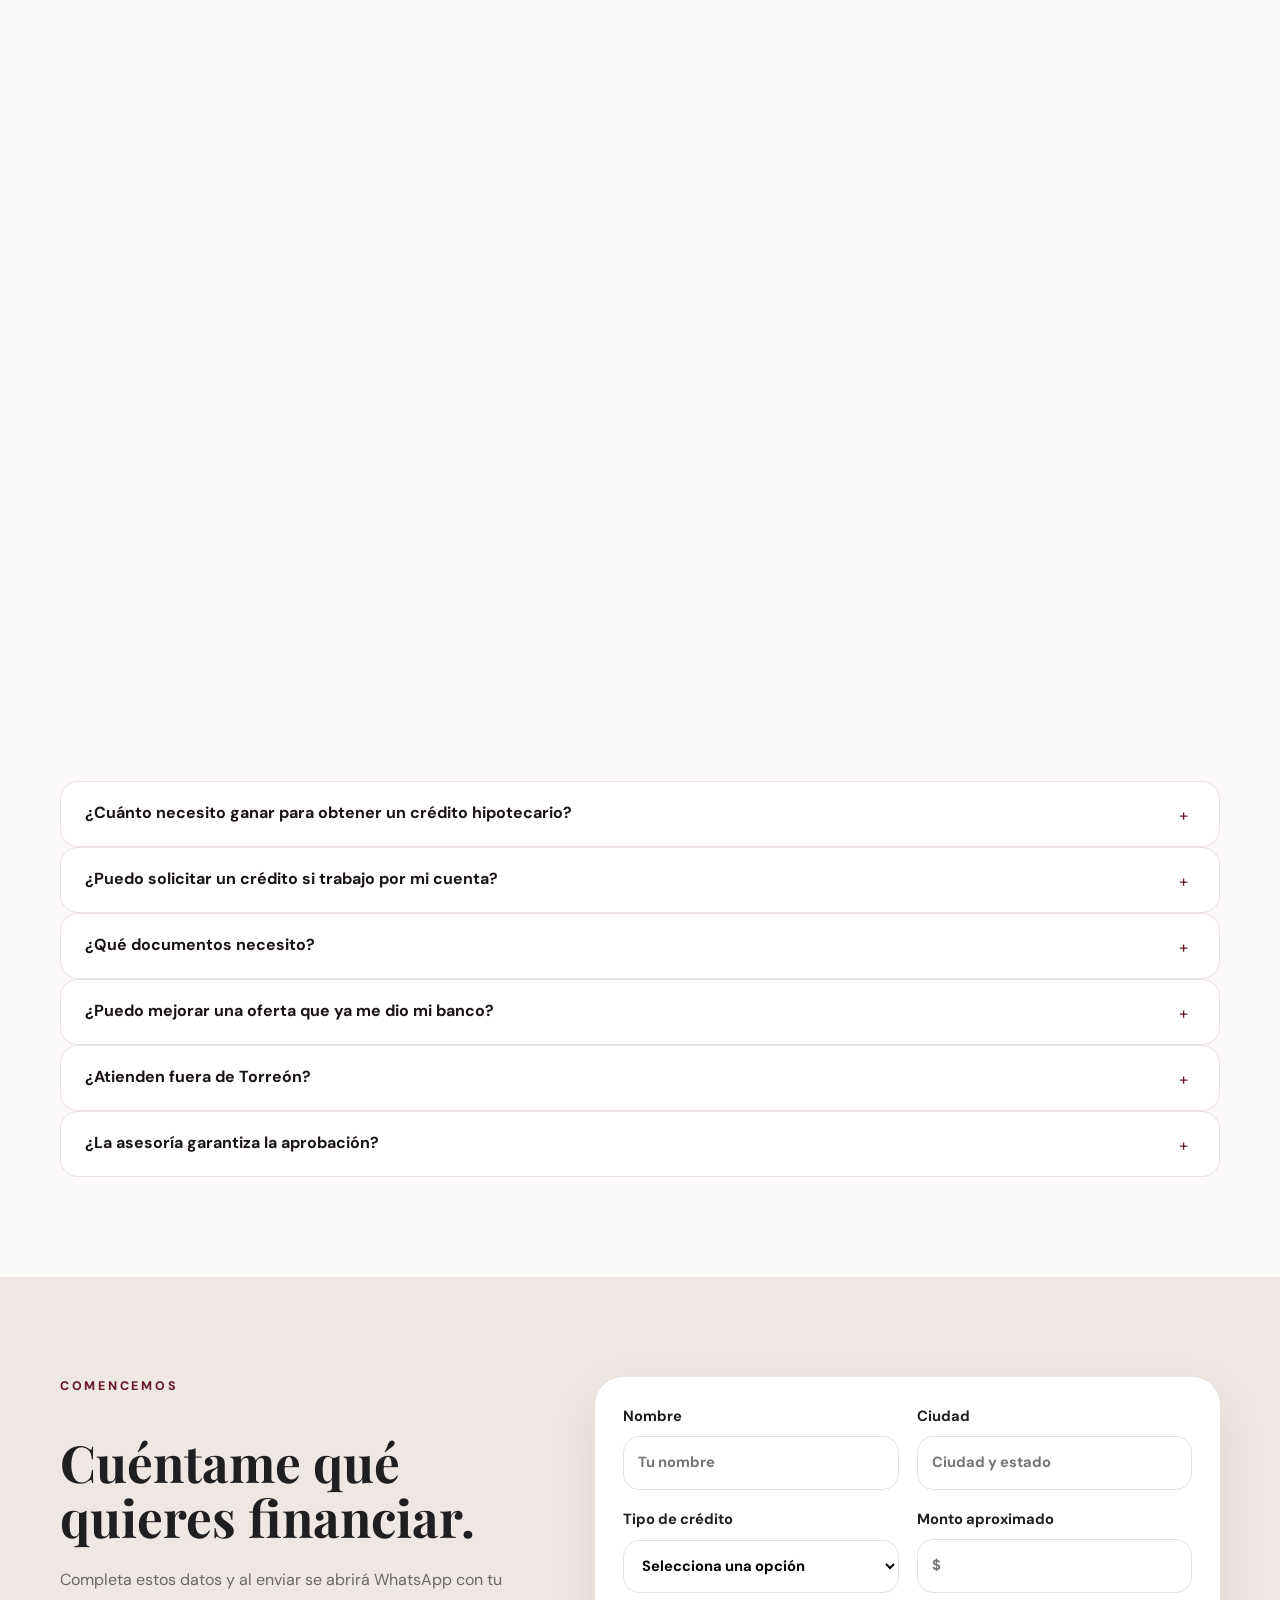
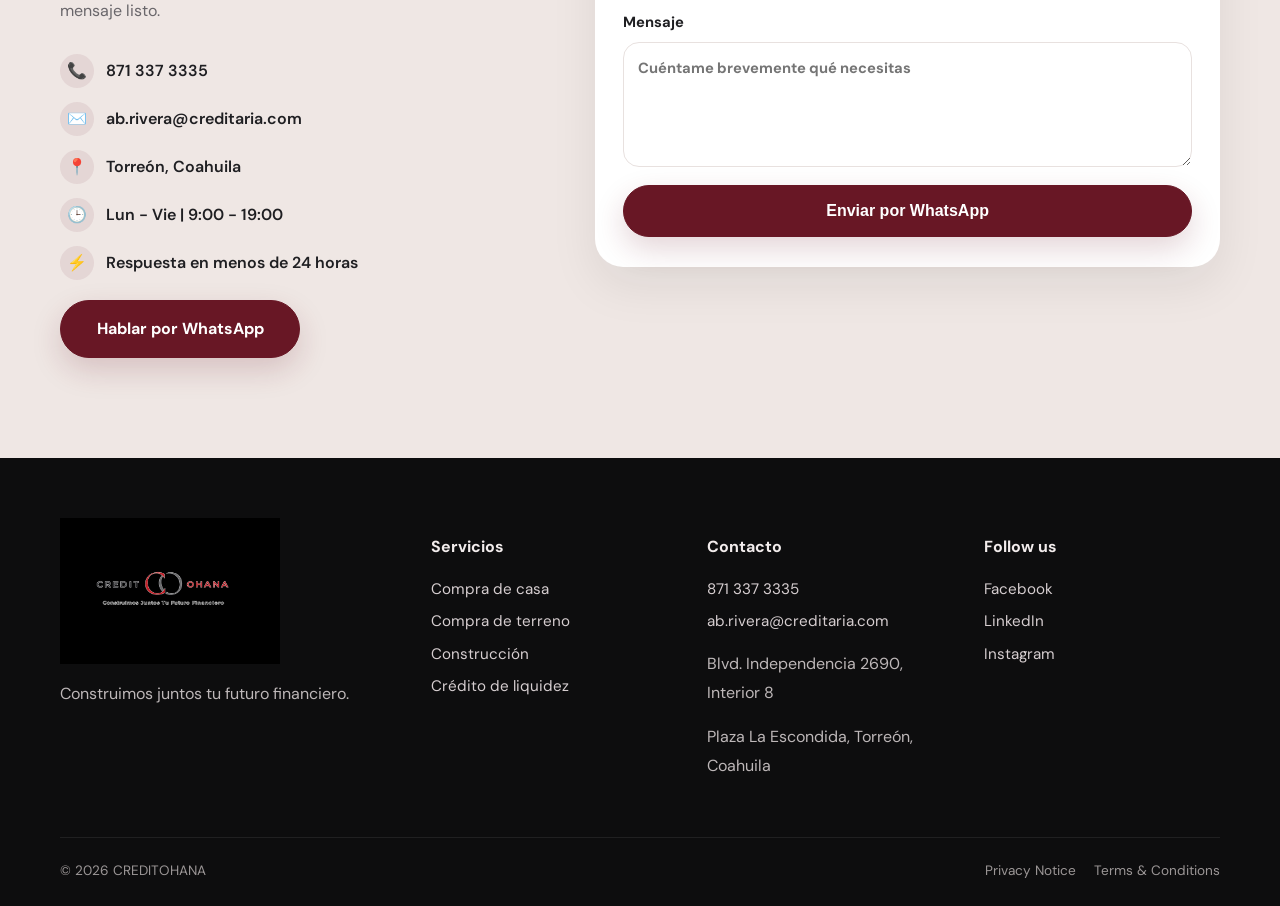
==== commit ef4026d9: "Simulador" ====
--- a/index.html
+++ b/index.html
@@ -75,12 +75,81 @@
           <h2>Financiamiento para cada etapa de tu patrimonio.</h2>
         </div>
         <div class="cards-grid">
-          <article class="service-card reveal"><span>01</span><h3>Compra de casa</h3><p>Opciones hipotecarias para adquirir vivienda nueva o usada, de acuerdo con tu capacidad y objetivos.</p></article>
-          <article class="service-card reveal"><span>02</span><h3>Compra de terreno</h3><p>Financiamiento para adquirir un terreno y comenzar a construir tu patrimonio.</p></article>
-          <article class="service-card reveal"><span>03</span><h3>Construcción</h3><p>Créditos para construir, ampliar o desarrollar un proyecto habitacional.</p></article>
-          <article class="service-card reveal"><span>04</span><h3>Local comercial</h3><p>Alternativas para adquirir un inmueble comercial y fortalecer tu actividad profesional.</p></article>
-          <article class="service-card reveal"><span>05</span><h3>Crédito de liquidez</h3><p>Obtén recursos utilizando un inmueble como respaldo, con una estructura responsable.</p></article>
-          <article class="service-card reveal"><span>06</span><h3>Financiamiento para PyMEs</h3><p>Soluciones para inversión, operación o crecimiento de pequeñas y medianas empresas.</p></article>
+          <article class="service-card reveal">
+            <div class="service-card-media">
+              <img src="assets/images/compradecas.jpg" alt="Compra de casa" />
+            </div>
+            <div class="service-card-content">
+              <span>01</span>
+              <h3>Compra de casa</h3>
+              <p>Opciones hipotecarias para adquirir vivienda nueva o usada, de acuerdo con tu capacidad y objetivos.</p>
+            </div>
+          </article>
+          <article class="service-card reveal">
+            <div class="service-card-media">
+              <img src="assets/images/terreno.jpg" alt="Compra de terreno" />
+            </div>
+            <div class="service-card-content">
+              <span>02</span>
+              <h3>Compra de terreno</h3>
+              <p>Financiamiento para adquirir un terreno y comenzar a construir tu patrimonio.</p>
+            </div>
+          </article>
+          <article class="service-card reveal">
+            <div class="service-card-media">
+              <img src="assets/images/construction.jpg" alt="Construcción" />
+            </div>
+            <div class="service-card-content">
+              <span>03</span>
+              <h3>Construcción</h3>
+              <p>Créditos para construir, ampliar o desarrollar un proyecto habitacional.</p>
+            </div>
+          </article>
+          <article class="service-card reveal">
+            <div class="service-card-media">
+              <img src="assets/images/local.jpg" alt="Local comercial" />
+            </div>
+            <div class="service-card-content">
+              <span>04</span>
+              <h3>Local comercial</h3>
+              <p>Alternativas para adquirir un inmueble comercial y fortalecer tu actividad profesional.</p>
+            </div>
+          </article>
+          <article class="service-card reveal">
+            <div class="service-card-media">
+              <img src="assets/images/creditodeliquidez.jpg" alt="Crédito de liquidez" />
+            </div>
+            <div class="service-card-content">
+              <span>05</span>
+              <h3>Crédito de liquidez</h3>
+              <p>Obtén recursos utilizando un inmueble como respaldo, con una estructura responsable.</p>
+            </div>
+          </article>
+          <article class="service-card reveal">
+            <div class="service-card-media">
+              <img src="assets/images/pymes.jpg" alt="Financiamiento para PyMEs" />
+            </div>
+            <div class="service-card-content">
+              <span>06</span>
+              <h3>Financiamiento para PyMEs</h3>
+              <p>Soluciones para inversión, operación o crecimiento de pequeñas y medianas empresas.</p>
+            </div>
+          </article>
+        </div>
+      </div>
+    </section>
+
+    <section class="section why-creditohana" id="porque">
+      <div class="container">
+        <div class="section-heading reveal">
+          <p class="section-kicker">¿Por qué elegir CREDITOHANA?</p>
+          <h2>Asesoría premium con experiencia, claridad y acompañamiento real.</h2>
+        </div>
+        <div class="why-grid">
+          <article class="why-card reveal"><div class="why-icon">🏦</div><h3>Más de 25 años de experiencia bancaria</h3></article>
+          <article class="why-card reveal"><div class="why-icon">🤝</div><h3>Asesoría personalizada</h3></article>
+          <article class="why-card reveal"><div class="why-icon">📋</div><h3>Acompañamiento de principio a fin</h3></article>
+          <article class="why-card reveal"><div class="why-icon">🇲🇽</div><h3>Atención en todo México</h3></article>
         </div>
       </div>
     </section>
@@ -92,10 +161,103 @@
           <h2>Un proceso simple, transparente y con seguimiento personal.</h2>
         </div>
         <div class="process-grid">
-          <div class="process-step reveal"><b>1</b><h3>Conocemos tu objetivo</h3><p>Revisamos qué deseas financiar, tu plazo ideal y tus prioridades.</p></div>
-          <div class="process-step reveal"><b>2</b><h3>Analizamos tu perfil</h3><p>Evaluamos ingresos, historial, capacidad de pago y documentación.</p></div>
-          <div class="process-step reveal"><b>3</b><h3>Comparamos opciones</h3><p>Contrastamos condiciones disponibles para identificar la alternativa más conveniente.</p></div>
-          <div class="process-step reveal"><b>4</b><h3>Gestionamos y acompañamos</h3><p>Te orientamos durante la integración, aprobación, firma y cierre del crédito.</p></div>
+          <article class="process-step reveal">
+            <div class="process-step-head">
+              <span class="process-step-number">1</span>
+              <div class="process-step-icon" aria-hidden="true">💬</div>
+            </div>
+            <h3>Conversación</h3>
+            <p>Escuchamos tus necesidades, objetivos y perfil para definir la opción más adecuada.</p>
+          </article>
+          <article class="process-step reveal">
+            <div class="process-step-head">
+              <span class="process-step-number">2</span>
+              <div class="process-step-icon" aria-hidden="true">📄</div>
+            </div>
+            <h3>Documentos</h3>
+            <p>Revisamos y organizamos tu documentación para presentar un expediente sólido.</p>
+          </article>
+          <article class="process-step reveal">
+            <div class="process-step-head">
+              <span class="process-step-number">3</span>
+              <div class="process-step-icon" aria-hidden="true">🏦</div>
+            </div>
+            <h3>Comparativa bancaria</h3>
+            <p>Contrastamos tasas, plazos y condiciones para seleccionar la propuesta más favorable.</p>
+          </article>
+          <article class="process-step reveal">
+            <div class="process-step-head">
+              <span class="process-step-number">4</span>
+              <div class="process-step-icon" aria-hidden="true">🤝</div>
+            </div>
+            <h3>Cierre y firma</h3>
+            <p>Acompañamos cada paso del cierre del crédito para que tu experiencia sea segura y directa.</p>
+          </article>
+        </div>
+      </div>
+    </section>
+
+    <section class="section estimator" id="simulador">
+      <div class="container estimator-wrap">
+        <div class="section-heading reveal">
+          <p class="section-kicker">SIMULADOR</p>
+          <h2>Estima tu pago mensual con una tasa fija y criterio financiero.</h2>
+        </div>
+        <div class="estimator-card reveal">
+          <form class="estimator-form" id="mortgageEstimatorForm">
+            <div class="field-grid">
+              <label class="field">
+                <span>Valor de la propiedad</span>
+                <input type="number" id="propertyValue" min="0" step="1000" value="1800000" placeholder="Ej. 1,800,000" />
+              </label>
+              <label class="field">
+                <span>Enganche (monto)</span>
+                <input type="number" id="downPaymentAmount" min="0" step="1000" placeholder="Ej. 360,000" />
+              </label>
+              <label class="field">
+                <span>Enganche (%)</span>
+                <input type="number" id="downPaymentPercent" min="0" max="100" step="0.1" value="20" placeholder="20" />
+              </label>
+              <label class="field">
+                <span>Plazo</span>
+                <select id="loanTerm">
+                  <option value="10">10 años</option>
+                  <option value="15">15 años</option>
+                  <option value="20">20 años</option>
+                  <option value="25">25 años</option>
+                  <option value="30" selected>30 años</option>
+                </select>
+              </label>
+              <label class="field">
+                <span>Tasa anual estimada</span>
+                <div class="field-with-unit">
+                  <input type="number" id="interestRate" min="0" step="0.01" value="9.5" placeholder="9.50" />
+                  <span>%</span>
+                </div>
+              </label>
+            </div>
+          </form>
+
+          <div class="estimator-results" aria-live="polite">
+            <div class="result-card">
+              <span>Monto estimado del préstamo</span>
+              <strong id="estimatedLoanAmount">$0</strong>
+            </div>
+            <div class="result-card">
+              <span>Pago mensual estimado</span>
+              <strong id="estimatedMonthlyPayment">$0</strong>
+            </div>
+            <div class="result-card">
+              <span>Enganche estimado</span>
+              <strong id="estimatedDownPayment">$0</strong>
+            </div>
+            <div class="result-card accent">
+              <span>Monto total financiado</span>
+              <strong id="totalFinancedAmount">$0</strong>
+            </div>
+            <p class="estimator-disclaimer">Esta simulación es para fines informativos únicamente. La tasa final, CAT, seguros, comisiones y la aprobación del crédito dependen de la institución financiera y del perfil del solicitante.</p>
+            <a class="btn btn-primary estimator-button" id="estimatorCta" href="https://wa.me/528713373335?text=Hola%20Bego%C3%B1a%2C%20quiero%20una%20asesor%C3%ADa%20personalizada%20sobre%20mi%20simulaci%C3%B3n%20de%20cr%C3%A9dito." target="_blank" rel="noopener">Solicitar una asesoría personalizada</a>
+          </div>
         </div>
       </div>
     </section>
@@ -104,28 +266,162 @@
       <div class="container">
         <div class="section-heading reveal">
           <p class="section-kicker">INSTITUCIONES FINANCIERAS</p>
-          <h2>Comparamos alternativas en distintas instituciones.</h2>
-          <p>La disponibilidad y aprobación dependen del producto, perfil del solicitante y políticas vigentes de cada institución.</p>
+          <h2>Trabajamos con las principales instituciones financieras de México</h2>
+          <p>Comparamos distintas opciones para ayudarte a encontrar el crédito que mejor se adapte a tus necesidades.</p>
         </div>
         <div class="bank-grid" id="bankGrid"></div>
-        <button class="text-button" id="toggleBanks" type="button">Ver más instituciones</button>
+        <p class="bank-note">Comparamos distintas opciones para ayudarte a encontrar el crédito que mejor se adapte a tus necesidades.</p>
       </div>
     </section>
 
     <section class="section about" id="nosotros">
-      <div class="container about-grid">
-        <div class="about-image reveal"><img src="assets/images/flyer-creditohana.jpeg" alt="Presentación profesional de Begoña Rivera y CREDITOHANA" /></div>
-        <div class="about-copy reveal">
-          <p class="section-kicker">BEGOÑA RIVERA ASPIAZU</p>
-          <h2>Experiencia bancaria convertida en estrategia para ti.</h2>
-          <p>Soy asesora financiera con más de 25 años de experiencia en la banca. Mi formación de Maestría en Finanzas me permite estructurar soluciones de crédito estratégicas y a la medida de cada cliente.</p>
-          <p>Me especializo en conseguir las mejores condiciones disponibles en el mercado, simplificando el proceso y acompañándote en cada paso.</p>
-          <ul class="check-list">
-            <li>Transparencia y honestidad</li>
-            <li>Análisis personalizado</li>
-            <li>Seguimiento de principio a fin</li>
-            <li>Enfoque en decisiones responsables</li>
-          </ul>
+      <div class="container about-container">
+        <div class="about-grid">
+          <div class="about-copy reveal">
+            <p class="section-kicker">CONOCE A TU BROKER</p>
+            <h2>Experiencia bancaria convertida en estrategia para ti.</h2>
+            <span class="badge">Broker Hipotecaria</span>
+            <p class="about-subtitle">Más de 25 años de experiencia ayudando a las personas a tomar mejores decisiones financieras.</p>
+            <p class="about-intro">Begoña se especializa en ayudar a clientes a obtener la mejor solución hipotecaria según sus necesidades, comparando alternativas de manera estratégica y acompañando cada trámite con criterio financiero.</p>
+            <div class="about-accordion reveal">
+              <div class="broker-accordion premium-accordion" id="brokerAccordion">
+                <div class="accordion-item">
+                  <button type="button" class="accordion-trigger" aria-expanded="true" aria-controls="accordion-panel-1" id="accordion-button-1">
+                    <span class="accordion-title">Obtención de crédito hipotecario</span>
+                    <span class="accordion-icon" aria-hidden="true"></span>
+                  </button>
+                  <div class="accordion-panel open" id="accordion-panel-1" role="region" aria-labelledby="accordion-button-1">
+                    <p>Procesos ágiles para lograr el financiamiento correcto con claridad.</p>
+                  </div>
+                </div>
+                <div class="accordion-item">
+                  <button type="button" class="accordion-trigger" aria-expanded="false" aria-controls="accordion-panel-2" id="accordion-button-2">
+                    <span class="accordion-title">Estrategia personalizada</span>
+                    <span class="accordion-icon" aria-hidden="true"></span>
+                  </button>
+                  <div class="accordion-panel" id="accordion-panel-2" role="region" aria-labelledby="accordion-button-2">
+                    <p>Opciones diseñadas para tu situación financiera y planes de futuro.</p>
+                  </div>
+                </div>
+                <div class="accordion-item">
+                  <button type="button" class="accordion-trigger" aria-expanded="false" aria-controls="accordion-panel-3" id="accordion-button-3">
+                    <span class="accordion-title">Gestión con instituciones financieras</span>
+                    <span class="accordion-icon" aria-hidden="true"></span>
+                  </button>
+                  <div class="accordion-panel" id="accordion-panel-3" role="region" aria-labelledby="accordion-button-3">
+                    <p>Coordinamos trámites con bancos para presentar un expediente sólido.</p>
+                  </div>
+                </div>
+                <div class="accordion-item">
+                  <button type="button" class="accordion-trigger" aria-expanded="false" aria-controls="accordion-panel-4" id="accordion-button-4">
+                    <span class="accordion-title">Mejores condiciones disponibles</span>
+                    <span class="accordion-icon" aria-hidden="true"></span>
+                  </button>
+                  <div class="accordion-panel" id="accordion-panel-4" role="region" aria-labelledby="accordion-button-4">
+                    <p>Buscamos tasas, plazos y costos competitivos adaptados a tu perfil.</p>
+                  </div>
+                </div>
+                <div class="accordion-item">
+                  <button type="button" class="accordion-trigger" aria-expanded="false" aria-controls="accordion-panel-5" id="accordion-button-5">
+                    <span class="accordion-title">Acompañamiento de principio a fin</span>
+                    <span class="accordion-icon" aria-hidden="true"></span>
+                  </button>
+                  <div class="accordion-panel" id="accordion-panel-5" role="region" aria-labelledby="accordion-button-5">
+                    <p>Te apoyamos desde la consulta inicial hasta la firma del crédito.</p>
+                  </div>
+                </div>
+              </div>
+            </div>
+          </div>
+
+          <div class="about-visual reveal">
+            <div class="about-portrait">
+              <img src="assets/images/begona-rivera-profesional.jpeg" alt="Begoña Rivera, broker hipotecaria de CREDITOHANA" />
+            </div>
+            <div class="broker-commitment">
+              <h3>Mi compromiso contigo</h3>
+              <p>Te acompaño con claridad, criterio financiero y atención personal para que tomes decisiones informadas durante todo el proceso.</p>
+              <div class="commitment-list">
+                <article class="commitment-block">
+                  <span>✓</span>
+                  <div>
+                    <h4>Transparencia total</h4>
+                    <p>Conoces costos, tiempos y condiciones antes de decidir.</p>
+                  </div>
+                </article>
+                <article class="commitment-block">
+                  <span>✓</span>
+                  <div>
+                    <h4>Análisis personalizado</h4>
+                    <p>Cada recomendación parte de tu perfil y tus objetivos.</p>
+                  </div>
+                </article>
+                <article class="commitment-block">
+                  <span>✓</span>
+                  <div>
+                    <h4>Seguimiento puntual</h4>
+                    <p>Te acompaño en cada etapa hasta la firma del crédito.</p>
+                  </div>
+                </article>
+                <article class="commitment-block">
+                  <span>✓</span>
+                  <div>
+                    <h4>Decisiones responsables</h4>
+                    <p>Priorizamos una estructura sana para tu patrimonio.</p>
+                  </div>
+                </article>
+              </div>
+            </div>
+          </div>
+        </div>
+      </div>
+    </section>
+
+    <section class="section results" id="resultados">
+      <div class="container">
+        <div class="section-heading reveal">
+          <p class="section-kicker">RESULTADOS</p>
+          <h2>Resultados respaldados por experiencia</h2>
+        </div>
+        <div class="stats-grid reveal">
+          <article class="stat-item">
+            <strong class="counter" data-target="25" data-suffix="+">0</strong>
+            <span>Años de experiencia</span>
+          </article>
+          <article class="stat-item">
+            <strong class="counter" data-target="8">0</strong>
+            <span>Instituciones financieras</span>
+          </article>
+          <article class="stat-item">
+            <strong>Nacional</strong>
+            <span>Cobertura</span>
+          </article>
+          <article class="stat-item">
+            <strong class="counter" data-target="100" data-suffix="%">0</strong>
+            <span>Atención personalizada</span>
+          </article>
+        </div>
+      </div>
+    </section>
+
+    <section class="section testimonials" id="testimonios">
+      <div class="container">
+        <div class="testimonial-grid">
+          <article class="testimonial-card reveal">
+            <div class="stars" aria-label="Cinco estrellas">★★★★★</div>
+            <p>“Begoña nos explicó cada opción con mucha claridad y nos ayudó a elegir un crédito que realmente podíamos sostener.”</p>
+            <strong>Mariana G.</strong>
+          </article>
+          <article class="testimonial-card reveal">
+            <div class="stars" aria-label="Cinco estrellas">★★★★★</div>
+            <p>“El acompañamiento fue impecable. Sentimos orden, seguimiento y una asesoría muy humana durante todo el trámite.”</p>
+            <strong>Carlos M.</strong>
+          </article>
+          <article class="testimonial-card reveal">
+            <div class="stars" aria-label="Cinco estrellas">★★★★★</div>
+            <p>“Comparó escenarios que no habíamos considerado y logró que el proceso fuera mucho más sencillo de lo esperado.”</p>
+            <strong>Laura R.</strong>
+          </article>
         </div>
       </div>
     </section>
@@ -136,13 +432,61 @@
           <p class="section-kicker">PREGUNTAS FRECUENTES</p>
           <h2>Lo que necesitas saber antes de iniciar.</h2>
         </div>
-        <div class="accordion reveal">
-          <details><summary>¿Cuánto necesito ganar para obtener un crédito hipotecario?</summary><p>Depende del monto solicitado, plazo, tasa, deudas actuales y políticas de cada institución. Primero revisamos tu capacidad de pago para estimar un rango realista.</p></details>
-          <details><summary>¿Puedo solicitar un crédito si trabajo por mi cuenta?</summary><p>Sí. Existen alternativas para personas independientes, aunque la documentación para comprobar ingresos puede variar.</p></details>
-          <details><summary>¿Qué documentos necesito?</summary><p>Generalmente identificación, comprobantes de ingresos, estados de cuenta, comprobante de domicilio e información del inmueble. La lista final depende de la institución y el producto.</p></details>
-          <details><summary>¿Puedo mejorar una oferta que ya me dio mi banco?</summary><p>Podemos revisar la oferta, comparar costo total, plazo, tasa, seguros y comisiones para saber si existe una alternativa más conveniente.</p></details>
-          <details><summary>¿Atienden fuera de Torreón?</summary><p>Sí. CREDITOHANA brinda asesoría en todo México y puede acompañar gran parte del proceso de manera remota.</p></details>
-          <details><summary>¿La asesoría garantiza la aprobación?</summary><p>No. La decisión final corresponde a cada institución financiera. La asesoría ayuda a presentar un expediente mejor preparado y elegir opciones compatibles con tu perfil.</p></details>
+        <div class="faq-accordion premium-accordion reveal" id="faqAccordion">
+          <div class="accordion-item">
+            <button type="button" class="accordion-trigger" aria-expanded="false" aria-controls="faq-panel-1" id="faq-button-1">
+              <span class="accordion-title">¿Cuánto necesito ganar para obtener un crédito hipotecario?</span>
+              <span class="accordion-icon" aria-hidden="true"></span>
+            </button>
+            <div class="accordion-panel" id="faq-panel-1" role="region" aria-labelledby="faq-button-1">
+              <p>Depende del monto solicitado, plazo, tasa, deudas actuales y políticas de cada institución. Primero revisamos tu capacidad de pago para estimar un rango realista.</p>
+            </div>
+          </div>
+          <div class="accordion-item">
+            <button type="button" class="accordion-trigger" aria-expanded="false" aria-controls="faq-panel-2" id="faq-button-2">
+              <span class="accordion-title">¿Puedo solicitar un crédito si trabajo por mi cuenta?</span>
+              <span class="accordion-icon" aria-hidden="true"></span>
+            </button>
+            <div class="accordion-panel" id="faq-panel-2" role="region" aria-labelledby="faq-button-2">
+              <p>Sí. Existen alternativas para personas independientes, aunque la documentación para comprobar ingresos puede variar.</p>
+            </div>
+          </div>
+          <div class="accordion-item">
+            <button type="button" class="accordion-trigger" aria-expanded="false" aria-controls="faq-panel-3" id="faq-button-3">
+              <span class="accordion-title">¿Qué documentos necesito?</span>
+              <span class="accordion-icon" aria-hidden="true"></span>
+            </button>
+            <div class="accordion-panel" id="faq-panel-3" role="region" aria-labelledby="faq-button-3">
+              <p>Generalmente identificación, comprobantes de ingresos, estados de cuenta, comprobante de domicilio e información del inmueble. La lista final depende de la institución y el producto.</p>
+            </div>
+          </div>
+          <div class="accordion-item">
+            <button type="button" class="accordion-trigger" aria-expanded="false" aria-controls="faq-panel-4" id="faq-button-4">
+              <span class="accordion-title">¿Puedo mejorar una oferta que ya me dio mi banco?</span>
+              <span class="accordion-icon" aria-hidden="true"></span>
+            </button>
+            <div class="accordion-panel" id="faq-panel-4" role="region" aria-labelledby="faq-button-4">
+              <p>Podemos revisar la oferta, comparar costo total, plazo, tasa, seguros y comisiones para saber si existe una alternativa más conveniente.</p>
+            </div>
+          </div>
+          <div class="accordion-item">
+            <button type="button" class="accordion-trigger" aria-expanded="false" aria-controls="faq-panel-5" id="faq-button-5">
+              <span class="accordion-title">¿Atienden fuera de Torreón?</span>
+              <span class="accordion-icon" aria-hidden="true"></span>
+            </button>
+            <div class="accordion-panel" id="faq-panel-5" role="region" aria-labelledby="faq-button-5">
+              <p>Sí. CREDITOHANA brinda asesoría en todo México y puede acompañar gran parte del proceso de manera remota.</p>
+            </div>
+          </div>
+          <div class="accordion-item">
+            <button type="button" class="accordion-trigger" aria-expanded="false" aria-controls="faq-panel-6" id="faq-button-6">
+              <span class="accordion-title">¿La asesoría garantiza la aprobación?</span>
+              <span class="accordion-icon" aria-hidden="true"></span>
+            </button>
+            <div class="accordion-panel" id="faq-panel-6" role="region" aria-labelledby="faq-button-6">
+              <p>No. La decisión final corresponde a cada institución financiera. La asesoría ayuda a presentar un expediente mejor preparado y elegir opciones compatibles con tu perfil.</p>
+            </div>
+          </div>
         </div>
       </div>
     </section>
@@ -152,13 +496,15 @@
         <div class="contact-copy reveal">
           <p class="section-kicker">COMENCEMOS</p>
           <h2>Cuéntame qué quieres financiar.</h2>
-          <p>Completa estos datos y al enviar se abrirá WhatsApp con tu mensaje listo.</p>
+          <p class="contact-intro">Completa estos datos y al enviar se abrirá WhatsApp con tu mensaje listo.</p>
           <div class="contact-details">
-            <p><strong>Teléfono:</strong> <a href="tel:+528713373335">871 337 3335</a></p>
-            <p><strong>Correo:</strong> <a href="mailto:ab.rivera@creditaria.com">ab.rivera@creditaria.com</a></p>
-            <p><strong>Horario:</strong> 9:00 am a 7:00 pm</p>
-            <p><strong>Oficina:</strong> Blvd. Independencia 2690, Interior 8, Plaza La Escondida, Torreón, Coahuila.</p>
-          </div>
+            <a class="contact-detail" href="tel:+528713373335"><span class="contact-icon">📞</span><span>871 337 3335</span></a>
+            <a class="contact-detail" href="mailto:ab.rivera@creditaria.com"><span class="contact-icon">✉️</span><span>ab.rivera@creditaria.com</span></a>
+            <div class="contact-detail"><span class="contact-icon">📍</span><span>Torreón, Coahuila</span></div>
+            <div class="contact-detail"><span class="contact-icon">🕒</span><span>Lun - Vie | 9:00 - 19:00</span></div>
+            <div class="contact-detail"><span class="contact-icon">⚡</span><span>Respuesta en menos de 24 horas</span></div>
+          </div>
+          <a class="btn btn-primary contact-left-button" href="https://wa.me/528713373335?text=Hola%20Bego%C3%B1a%2C%20quiero%20informaci%C3%B3n%20sobre%20un%20cr%C3%A9dito." target="_blank" rel="noopener">Hablar por WhatsApp</a>
         </div>
         <form class="contact-form reveal" id="whatsappForm">
           <label>Nombre<input type="text" name="name" required placeholder="Tu nombre" /></label>
@@ -166,7 +512,7 @@
           <label>Tipo de crédito<select name="service" required><option value="">Selecciona una opción</option><option>Compra de casa</option><option>Compra de terreno</option><option>Construcción</option><option>Local comercial</option><option>Crédito de liquidez</option><option>Financiamiento para PyME</option><option>Otro</option></select></label>
           <label>Monto aproximado<input type="text" name="amount" placeholder="$" /></label>
           <label>Mensaje<textarea name="message" rows="4" placeholder="Cuéntame brevemente qué necesitas"></textarea></label>
-          <button class="btn" type="submit">Enviar por WhatsApp</button>
+          <button class="btn btn-primary" type="submit">Enviar por WhatsApp</button>
         </form>
       </div>
     </section>
@@ -174,11 +520,38 @@
 
   <footer class="footer">
     <div class="container footer-grid">
-      <div><img src="assets/images/logo-creditohana-oscuro.jpeg" alt="CREDITOHANA" /><p>Construimos juntos tu futuro financiero.</p></div>
-      <div><h3>Contacto</h3><a href="tel:+528713373335">871 337 3335</a><a href="mailto:ab.rivera@creditaria.com">ab.rivera@creditaria.com</a></div>
-      <div><h3>Redes sociales</h3><p>CREDITOHANA · Begoña Rivera</p></div>
+      <div class="footer-col">
+        <img src="assets/images/logo-creditohana-oscuro.jpeg" alt="CREDITOHANA" />
+        <p>Construimos juntos tu futuro financiero.</p>
+      </div>
+      <div class="footer-col">
+        <h3>Servicios</h3>
+        <a href="#servicios">Compra de casa</a>
+        <a href="#servicios">Compra de terreno</a>
+        <a href="#servicios">Construcción</a>
+        <a href="#servicios">Crédito de liquidez</a>
+      </div>
+      <div class="footer-col">
+        <h3>Contacto</h3>
+        <a href="tel:+528713373335">871 337 3335</a>
+        <a href="mailto:ab.rivera@creditaria.com">ab.rivera@creditaria.com</a>
+        <p>Blvd. Independencia 2690, Interior 8</p>
+        <p>Plaza La Escondida, Torreón, Coahuila</p>
+      </div>
+      <div class="footer-col">
+        <h3>Follow us</h3>
+        <a href="#">Facebook</a>
+        <a href="#">LinkedIn</a>
+        <a href="#">Instagram</a>
+      </div>
     </div>
-    <div class="container footer-bottom"><span>© <span id="year"></span> CREDITOHANA</span><span>Asesoría sujeta a evaluación y políticas de cada institución.</span></div>
+    <div class="container footer-bottom">
+      <span>© <span id="year"></span> CREDITOHANA</span>
+      <div class="footer-links">
+        <a href="#">Privacy Notice</a>
+        <a href="#">Terms & Conditions</a>
+      </div>
+    </div>
   </footer>
 
   <a class="wa-float" href="https://wa.me/528713373335?text=Hola%20Bego%C3%B1a%2C%20quiero%20informaci%C3%B3n%20sobre%20un%20cr%C3%A9dito." aria-label="Contactar por WhatsApp" target="_blank" rel="noopener">WA</a>
--- a/styles.css
+++ b/styles.css
@@ -10,4 +10,4 @@
   --gray:#c8c6c5;
   --shadow:0 18px 50px rgba(31,24,25,.12);
 }
-*{box-sizing:border-box}html{scroll-behavior:smooth}body{margin:0;font-family:'DM Sans',sans-serif;color:var(--ink);background:var(--paper);line-height:1.6}img{max-width:100%;display:block}a{color:inherit;text-decoration:none}.container{width:min(1160px,calc(100% - 40px));margin:auto}.site-header{position:sticky;top:0;z-index:50;background:rgba(251,250,248,.92);backdrop-filter:blur(14px);border-bottom:1px solid rgba(104,23,37,.08)}.nav-wrap{height:82px;display:flex;align-items:center;justify-content:space-between}.brand img{width:215px;height:58px;object-fit:cover;object-position:center}.nav-links{display:flex;align-items:center;gap:25px;font-size:.93rem}.nav-links a:hover{color:var(--wine)}.menu-toggle{display:none;border:0;background:none;font-size:1.6rem}.btn{display:inline-flex;align-items:center;justify-content:center;border:1px solid var(--wine);background:var(--wine);color:#fff;padding:14px 22px;border-radius:999px;font-weight:700;cursor:pointer;transition:.25s}.btn:hover{transform:translateY(-2px);background:var(--wine-dark)}.btn-sm{padding:10px 17px}.btn-ghost{background:transparent;color:var(--wine)}.hero{position:relative;overflow:hidden;padding:80px 0 90px;background:radial-gradient(circle at 15% 15%,#fff 0,#fbf7f5 38%,#f3ece9 100%)}.hero-glow{position:absolute;width:420px;height:420px;border-radius:50%;background:rgba(142,38,56,.09);filter:blur(10px);right:-100px;top:-120px}.hero-grid{display:grid;grid-template-columns:1.04fr .96fr;align-items:center;gap:70px}.eyebrow,.section-kicker{font-size:.78rem;letter-spacing:.22em;font-weight:800;color:var(--wine);margin:0 0 18px}.hero h1,.section h2{font-family:'Playfair Display',serif;line-height:1.08;margin:0}.hero h1{font-size:clamp(3rem,6vw,5.8rem);max-width:760px}.hero-text{font-size:1.12rem;color:var(--muted);max-width:650px;margin:24px 0 30px}.hero-actions{display:flex;gap:12px;flex-wrap:wrap}.trust-row{display:flex;gap:34px;margin-top:38px;padding-top:25px;border-top:1px solid var(--line)}.trust-row div{display:grid}.trust-row strong{font-size:1.1rem}.trust-row span{font-size:.83rem;color:var(--muted)}.hero-media{position:relative}.portrait-frame{border-radius:44px 44px 160px 44px;overflow:hidden;box-shadow:var(--shadow);border:10px solid rgba(255,255,255,.8)}.portrait-frame img{width:100%;aspect-ratio:1/1.12;object-fit:cover}.floating-card{position:absolute;left:-35px;bottom:35px;background:#fff;padding:18px 22px;border-radius:18px;box-shadow:var(--shadow);display:grid;min-width:285px}.floating-card span,.floating-card small{color:var(--muted)}.section{padding:100px 0}.intro-strip{background:#fff}.intro-grid{display:grid;grid-template-columns:.35fr 1fr 1fr;gap:35px;align-items:start}.intro-grid h2{font-size:2.45rem}.intro-grid>p:last-child{color:var(--muted);font-size:1.05rem}.section-heading{max-width:760px;margin-bottom:45px}.section-heading h2{font-size:clamp(2.3rem,4vw,4rem)}.section-heading>p:last-child{color:var(--muted);max-width:690px}.cards-grid{display:grid;grid-template-columns:repeat(3,1fr);gap:18px}.service-card{padding:30px;background:#fff;border:1px solid var(--line);border-radius:22px;transition:.25s}.service-card:hover{transform:translateY(-5px);box-shadow:var(--shadow)}.service-card span{font-family:'Playfair Display';color:var(--wine);font-size:1.4rem}.service-card h3{font-size:1.3rem;margin:20px 0 8px}.service-card p{color:var(--muted);margin:0}.section-dark{background:linear-gradient(135deg,#1a1718,#3a1018 55%,#651626);color:#fff}.section-heading.light .section-kicker{color:#e7aeba}.process-grid{display:grid;grid-template-columns:repeat(4,1fr);gap:18px}.process-step{padding:25px;border:1px solid rgba(255,255,255,.15);border-radius:20px;background:rgba(255,255,255,.05)}.process-step b{display:grid;place-items:center;width:40px;height:40px;border-radius:50%;background:#fff;color:var(--wine)}.process-step p{color:#d8ced0}.bank-grid{display:grid;grid-template-columns:repeat(5,1fr);gap:14px}.bank-card{background:#fff;border:1px solid var(--line);border-radius:15px;padding:12px;display:flex;align-items:center;justify-content:center;min-height:92px}.bank-card img{width:100%;height:64px;object-fit:contain}.bank-card.is-hidden{display:none}.text-button{display:block;margin:24px auto 0;border:0;background:transparent;color:var(--wine);font-weight:800;cursor:pointer}.about{background:#fff}.about-grid{display:grid;grid-template-columns:.85fr 1.15fr;gap:65px;align-items:center}.about-image img{border-radius:28px;box-shadow:var(--shadow)}.about-copy h2{font-size:clamp(2.5rem,4vw,4.2rem)}.about-copy p{color:var(--muted)}.check-list{list-style:none;padding:0;display:grid;grid-template-columns:1fr 1fr;gap:12px}.check-list li:before{content:'✓';color:var(--wine);font-weight:800;margin-right:10px}.faq-grid{display:grid;grid-template-columns:.75fr 1.25fr;gap:65px}.accordion details{background:#fff;border:1px solid var(--line);border-radius:16px;padding:20px 22px;margin-bottom:12px}.accordion summary{font-weight:800;cursor:pointer}.accordion p{color:var(--muted)}.contact{background:#efe7e4}.contact-grid{display:grid;grid-template-columns:.85fr 1.15fr;gap:60px}.contact-copy h2{font-size:clamp(2.5rem,4vw,4rem)}.contact-details{margin-top:28px}.contact-details p{margin:8px 0}.contact-form{background:#fff;padding:30px;border-radius:24px;box-shadow:var(--shadow);display:grid;grid-template-columns:1fr 1fr;gap:18px}.contact-form label{display:grid;font-size:.88rem;font-weight:700;gap:7px}.contact-form label:nth-last-of-type(1){grid-column:1/-1}.contact-form input,.contact-form select,.contact-form textarea{width:100%;border:1px solid var(--line);border-radius:12px;padding:13px;font:inherit;background:#fff}.contact-form button{grid-column:1/-1}.footer{background:#0d0d0e;color:#fff;padding:55px 0 20px}.footer-grid{display:grid;grid-template-columns:1.4fr 1fr 1fr;gap:40px}.footer-grid img{width:240px;height:95px;object-fit:cover;object-position:center}.footer-grid a{display:block;color:#d6ced0;margin:6px 0}.footer-grid p{color:#bdb7b8}.footer-bottom{border-top:1px solid #2b292a;margin-top:35px;padding-top:18px;display:flex;justify-content:space-between;font-size:.8rem;color:#989395}.wa-float{position:fixed;right:20px;bottom:20px;width:58px;height:58px;border-radius:50%;display:grid;place-items:center;background:#25d366;color:#fff;font-weight:900;box-shadow:0 10px 30px rgba(0,0,0,.22);z-index:70}.reveal{opacity:0;transform:translateY(18px);transition:.7s ease}.reveal.visible{opacity:1;transform:none}@media(max-width:900px){.menu-toggle{display:block}.nav-links{position:absolute;left:20px;right:20px;top:78px;padding:22px;background:#fff;border:1px solid var(--line);border-radius:18px;box-shadow:var(--shadow);display:none;flex-direction:column;align-items:stretch}.nav-links.open{display:flex}.hero-grid,.about-grid,.faq-grid,.contact-grid{grid-template-columns:1fr}.hero-copy{order:1}.hero-media{order:2;max-width:650px}.intro-grid{grid-template-columns:1fr}.cards-grid{grid-template-columns:repeat(2,1fr)}.process-grid{grid-template-columns:repeat(2,1fr)}.bank-grid{grid-template-columns:repeat(3,1fr)}}@media(max-width:600px){.container{width:min(100% - 26px,1160px)}.site-header .brand img{width:180px}.hero{padding-top:55px}.hero h1{font-size:3rem}.trust-row{gap:14px;flex-direction:column}.floating-card{position:relative;left:auto;bottom:auto;margin:-25px 15px 0}.section{padding:72px 0}.cards-grid,.process-grid,.bank-grid,.check-list,.contact-form{grid-template-columns:1fr}.contact-form label:nth-last-of-type(1),.contact-form button{grid-column:auto}.footer-grid{grid-template-columns:1fr}.footer-bottom{gap:12px;flex-direction:column}.about-image{order:2}}
+*,*::before,*::after{box-sizing:border-box}html,body{width:100%;max-width:100%;overflow-x:clip}html{scroll-behavior:smooth}body{margin:0;font-family:'DM Sans',sans-serif;color:var(--ink);background:var(--paper);line-height:1.6}img{max-width:100%;display:block}a{color:inherit;text-decoration:none}.container{width:min(1160px,calc(100% - 40px));margin:auto}.site-header{position:sticky;top:0;z-index:50;background:rgba(251,250,248,.92);backdrop-filter:blur(14px);border-bottom:1px solid rgba(104,23,37,.08)}.nav-wrap{height:82px;display:flex;align-items:center;justify-content:space-between}.brand img{width:215px;height:58px;object-fit:cover;object-position:center}.nav-links{display:flex;align-items:center;gap:25px;font-size:.93rem}.nav-links a:hover{color:var(--wine)}.menu-toggle{display:none;border:0;background:none;font-size:1.6rem}.btn{display:inline-flex;align-items:center;justify-content:center;border:1px solid var(--wine);background:var(--wine);color:#fff;padding:14px 22px;border-radius:999px;font-weight:700;cursor:pointer;transition:.25s}.btn:hover{transform:translateY(-2px);background:var(--wine-dark)}.btn-sm{padding:10px 17px}.btn-ghost{background:transparent;color:var(--wine)}.hero{position:relative;overflow:hidden;padding:80px 0 90px;background:radial-gradient(circle at 15% 15%,#fff 0,#fbf7f5 38%,#f3ece9 100%)}.hero-glow{position:absolute;width:420px;height:420px;border-radius:50%;background:rgba(142,38,56,.09);filter:blur(10px);right:-100px;top:-120px}.hero-grid{display:grid;grid-template-columns:1.04fr .96fr;align-items:center;gap:70px}.eyebrow,.section-kicker{font-size:.78rem;letter-spacing:.22em;font-weight:800;color:var(--wine);margin:0 0 18px}.hero h1,.section h2{font-family:'Playfair Display',serif;line-height:1.08;margin:0}.hero h1{font-size:clamp(3rem,6vw,5.8rem);max-width:760px}.hero-text{font-size:1.12rem;color:var(--muted);max-width:650px;margin:24px 0 30px}.hero-actions{display:flex;gap:12px;flex-wrap:wrap}.trust-row{display:flex;gap:34px;margin-top:38px;padding-top:25px;border-top:1px solid var(--line)}.trust-row div{display:grid}.trust-row strong{font-size:1.1rem}.trust-row span{font-size:.83rem;color:var(--muted)}.hero-media{position:relative}.portrait-frame{border-radius:44px 44px 160px 44px;overflow:hidden;box-shadow:var(--shadow);border:10px solid rgba(255,255,255,.8)}.portrait-frame img{width:100%;aspect-ratio:1/1.12;object-fit:cover}.floating-card{position:absolute;left:-35px;bottom:35px;background:#fff;padding:18px 22px;border-radius:18px;box-shadow:var(--shadow);display:grid;min-width:285px}.floating-card span,.floating-card small{color:var(--muted)}.section{padding:100px 0}.intro-strip{background:#fff}.intro-grid{display:grid;grid-template-columns:.35fr 1fr 1fr;gap:35px;align-items:start}.intro-grid h2{font-size:2.45rem}.intro-grid>p:last-child{color:var(--muted);font-size:1.05rem}.section-heading{max-width:760px;margin-bottom:45px}.section-heading h2{font-size:clamp(2.3rem,4vw,4rem)}.section-heading>p:last-child{color:var(--muted);max-width:690px}.cards-grid{display:grid;grid-template-columns:repeat(3,1fr);gap:28px}.service-card{display:grid;grid-template-rows:auto 1fr;overflow:hidden;background:#fff;border:1px solid rgba(104,23,37,.12);border-radius:28px;transition:.35s transform ease,box-shadow .35s ease;min-height:540px;position:relative}.service-card::before{content:'';position:absolute;left:0;top:0;height:6px;width:60px;background:var(--wine);border-top-left-radius:28px;border-bottom-right-radius:28px;box-shadow:0 8px 25px rgba(104,23,37,.08)}.service-card:hover{transform:translateY(-8px);box-shadow:0 28px 80px rgba(31,24,25,.14)}.service-card-media{position:relative;overflow:hidden;height:260px;background:#000}.service-card-media img{width:100%;height:100%;object-fit:cover;transition:transform .9s ease}.service-card-media::after{content:'';position:absolute;inset:0;background:linear-gradient(180deg,rgba(0,0,0,0) 0%,rgba(0,0,0,.14) 40%,rgba(104,23,37,.32) 100%)}.service-card:hover .service-card-media img{transform:scale(1.08)}.service-card-content{display:grid;gap:18px;padding:32px 32px 36px}.service-card span{font-family:'Playfair Display';color:var(--wine);font-size:1.45rem;letter-spacing:.04em}.service-card h3{font-size:1.45rem;margin:0;line-height:1.15}.service-card p{color:var(--muted);margin:0;line-height:1.9;font-size:1rem}.why-creditohana{padding:90px 0}.why-grid{display:grid;grid-template-columns:repeat(4,1fr);gap:22px}.why-card{background:#fff;border:1px solid rgba(104,23,37,.12);border-radius:28px;padding:32px;display:grid;gap:16px;transition:.3s ease,transform .3s ease;box-shadow:0 12px 35px rgba(31,24,25,.06)}.why-card:hover{transform:translateY(-5px);box-shadow:0 22px 50px rgba(31,24,25,.1)}.why-icon{width:56px;height:56px;border-radius:18px;background:rgba(104,23,37,.08);display:grid;place-items:center;font-size:1.55rem}.why-card h3{margin:0;font-size:1.25rem;line-height:1.35}.process-grid{display:grid;grid-template-columns:repeat(4,1fr);gap:24px;position:relative}.process-grid::before{content:'';position:absolute;top:50%;left:4%;right:4%;height:2px;background:rgba(104,23,37,.16);z-index:0}.process-step{position:relative;z-index:1;padding:28px 26px 30px;border:1px solid rgba(104,23,37,.12);border-radius:32px;background:#fff;box-shadow:0 22px 56px rgba(31,24,25,.08);display:grid;gap:18px;transition:.3s ease,transform .3s ease;min-height:240px;overflow:hidden}.process-step:hover{transform:translateY(-7px);box-shadow:0 30px 80px rgba(31,24,25,.14)}.process-step-head{display:flex;align-items:center;justify-content:space-between;gap:16px}.process-step-number{width:58px;height:58px;border-radius:50%;display:grid;place-items:center;background:var(--wine);color:#fff;font-size:1.25rem;font-weight:800;box-shadow:0 14px 32px rgba(104,23,37,.2)}.process-step-icon{width:54px;height:54px;border-radius:18px;background:rgba(104,23,37,.08);display:grid;place-items:center;font-size:1.75rem}.process-step h3{margin:0;font-size:1.35rem;line-height:1.2;color:#1b1414}.process-step p{margin:0;color:var(--muted);line-height:1.9}.process-step::after{display:none}@media(max-width:1024px){.process-grid{grid-template-columns:repeat(2,1fr);gap:22px}.process-grid::before{display:none}.process-step:nth-child(1)::after,.process-step:nth-child(3)::after{content:'';position:absolute;top:50%;right:-12px;width:24px;height:2px;background:rgba(104,23,37,.16);transform:translateY(-50%);z-index:0}.process-step:nth-child(2)::after,.process-step:nth-child(4)::after{display:none}}@media(max-width:600px){.process-grid{grid-template-columns:1fr;gap:20px;padding-left:42px;position:relative}.process-grid::before{content:'';position:absolute;left:38px;top:30px;bottom:30px;width:2px;background:rgba(104,23,37,.16);z-index:0}.process-step{padding:28px 24px 26px}.process-step-head{gap:14px}.process-step:not(:last-child)::after{content:'';position:absolute;left:38px;top:70px;width:2px;height:calc(100% - 70px);background:rgba(104,23,37,.16);z-index:0}.process-step:last-child::after{display:none}}.bank-grid{display:grid;grid-template-columns:repeat(4,minmax(0,1fr));gap:24px;align-items:center}.bank-card{background:#fff;border:1px solid rgba(104,23,37,.12);border-radius:24px;padding:28px;display:flex;align-items:center;justify-content:center;min-height:130px;transition:.35s ease,transform .35s ease}.bank-card:hover{transform:translateY(-4px);border-color:rgba(104,23,37,.2)}.bank-card img{width:auto;max-width:180px;max-height:56px;object-fit:contain;filter:grayscale(100%) opacity(.68);transition:filter .35s ease,opacity .35s ease,transform .35s ease}.bank-card:hover img{filter:none;opacity:1;transform:scale(1.01)}.bank-note{margin-top:28px;color:var(--muted);max-width:780px;font-size:1rem;line-height:1.8}.about{background:#fff}.about .container{width:min(1320px,calc(100% - 48px));max-width:100%;margin-inline:auto;padding-inline:0;box-sizing:border-box}.about-grid{display:grid;grid-template-columns:minmax(0,43%) minmax(0,57%);gap:56px;width:100%;max-width:100%;min-width:0;align-items:start}.about-grid > *, .about-copy, .about-visual, .about-accordion, .commitment-list{min-width:0;max-width:100%;box-sizing:border-box}.about-copy{display:grid;gap:24px}.about-copy h2{font-size:clamp(2.6rem,5vw,4.6rem);line-height:1.05;margin:0;max-width:100%;overflow-wrap:anywhere}.about .badge{display:inline-flex;width:fit-content;max-width:100%;padding:12px 20px;border-radius:999px;background:rgba(104,23,37,.12);color:var(--wine);font-weight:700;letter-spacing:.06em;text-transform:uppercase}.about-subtitle{margin:10px 0 0;color:var(--muted);font-size:1.05rem;max-width:760px;line-height:1.95}.about-intro{margin:0;color:var(--ink);line-height:2.08;font-size:1rem;max-width:760px}.about-visual{display:grid;gap:26px}.about-image{display:block}.about-image img{border-radius:28px;box-shadow:var(--shadow);width:100%;display:block;object-fit:cover;object-position:center top;min-height:520px}.about-portrait{overflow:hidden;border-radius:34px;border:1px solid rgba(104,23,37,.1);background:#fff}.broker-commitment{display:grid;gap:16px}.broker-commitment h3{margin:0;font-size:1.5rem;color:var(--ink)}.broker-commitment p{margin:0;color:var(--muted);line-height:1.9}.commitment-list{list-style:none;padding:0;margin:0;display:grid;grid-template-columns:repeat(2,minmax(0,1fr));gap:14px}.commitment-list li{position:relative;padding-left:32px;color:var(--muted);line-height:1.8;font-size:1rem}.commitment-list li::before{content:'✓';position:absolute;left:0;top:0;color:var(--wine);font-weight:800;font-size:.88rem}.about-accordion{margin-top:0}.broker-accordion{display:grid;gap:10px}.accordion-item{background:#fff;border:1px solid rgba(104,23,37,.12);border-radius:18px;overflow:hidden;transition:background .25s ease}.accordion-item:hover{background:rgba(255,249,247,.85)}.accordion-trigger{width:100%;display:flex;align-items:center;justify-content:space-between;gap:16px;padding:20px 24px;background:transparent;border:none;color:inherit;text-align:left;font:inherit;cursor:pointer;transition:background .2s ease}.accordion-trigger:hover{background:rgba(104,23,37,.04)}.accordion-trigger:focus-visible{outline:2px solid rgba(104,23,37,.35);outline-offset:3px}.accordion-badge{width:10px;height:10px;border-radius:50%;background:var(--wine);flex-shrink:0}.accordion-title{font-weight:700;color:#1b1414;line-height:1.4}.accordion-icon{width:24px;height:24px;display:grid;place-items:center;font-size:1.05rem;color:var(--wine)}.accordion-panel{max-height:0;overflow:hidden;transition:max-height .3s ease,padding .3s ease}.accordion-panel.open{padding:0 24px 20px;max-height:260px}.accordion-panel p{margin:0;color:var(--muted);line-height:1.9}.accordion-icon{width:24px;height:24px;display:grid;place-items:center;font-size:1.05rem;color:var(--wine)}.accordion-icon::before{content:'+';transition:transform .25s ease}.accordion-trigger[aria-expanded="true"] .accordion-icon::before{content:'−'}.about-copy p{color:var(--muted)}@media(max-width:1024px){.about-grid{grid-template-columns:1fr;gap:42px}.about-visual{order:2}.about-copy{order:1}.about-accordion{order:3}.about-image img{min-height:460px}.commitment-list{grid-template-columns:1fr;gap:12px}}@media(max-width:768px){.about-grid{gap:32px}.about-image img{min-height:420px}.accordion-trigger{padding:18px 20px}.accordion-panel.open{max-height:220px}}@media(max-width:600px){.about-grid{gap:28px}.about-copy{gap:18px}.about-copy h2{font-size:2.7rem}.about-image img{min-height:360px}.accordion-trigger{padding:16px 18px}.accordion-panel.open{max-height:240px}.contact-grid{gap:28px}}.contact{background:#efe7e4}.contact-grid{display:grid;grid-template-columns:minmax(0,42%) minmax(0,58%);gap:48px;align-items:start}.contact-copy{display:grid;gap:20px}.contact-copy h2{font-size:clamp(2.5rem,4vw,4rem);margin:0}.contact-intro{max-width:560px;line-height:1.9;color:var(--muted);margin:0}.contact-details{display:grid;gap:14px;margin-top:8px}.contact-detail{display:flex;align-items:center;gap:12px;color:var(--ink);font-weight:600;line-height:1.65}.contact-icon{width:34px;height:34px;border-radius:50%;display:grid;place-items:center;background:rgba(104,23,37,.08);font-size:1rem;flex-shrink:0}.contact-left-button{display:inline-flex;align-items:center;justify-content:center;min-width:240px;width:fit-content;padding:15px 22px;font-weight:700;border-radius:999px;box-shadow:0 12px 30px rgba(104,23,37,.18)}.contact-form{background:#fff;padding:28px 28px 30px;border-radius:28px;box-shadow:0 18px 48px rgba(31,24,25,.08);display:grid;grid-template-columns:1fr 1fr;gap:18px}.contact-form label{display:grid;font-size:.92rem;font-weight:700;gap:8px}.contact-form label:nth-last-of-type(1){grid-column:1/-1}.contact-form input,.contact-form select,.contact-form textarea{width:100%;border:1px solid var(--line);border-radius:16px;padding:14px;font:inherit;background:#fff}.contact-form button{grid-column:1/-1;padding:16px 0;font-size:1rem;border-radius:999px}.btn-primary{background:var(--wine);border-color:var(--wine);box-shadow:0 12px 30px rgba(104,23,37,.18)}.estimator{background:linear-gradient(180deg,#f9f4f1 0%,#fff 100%)}.estimator-wrap{display:grid;gap:28px}.estimator-card{background:#fff;border:1px solid rgba(104,23,37,.1);border-radius:32px;padding:30px;box-shadow:0 24px 60px rgba(31,24,25,.08);display:grid;grid-template-columns:1fr 1fr;gap:28px;align-items:start}.estimator-form{display:grid}.field-grid{display:grid;grid-template-columns:repeat(2,minmax(0,1fr));gap:18px}.field{display:grid;gap:9px}.field span{font-size:.92rem;font-weight:700;color:var(--ink)}.field input,.field select{width:100%;border:1px solid var(--line);border-radius:16px;padding:14px 15px;font:inherit;background:#fff;color:var(--ink)}.field-with-unit{display:flex;align-items:center;gap:8px}.field-with-unit input{flex:1}.field-with-unit span{font-weight:700;color:var(--wine)}.estimator-results{display:grid;gap:14px}.result-card{background:rgba(104,23,37,.04);border:1px solid rgba(104,23,37,.08);border-radius:22px;padding:18px 20px;display:grid;gap:4px}.result-card span{font-size:.88rem;color:var(--muted)}.result-card strong{font-size:1.75rem;color:var(--wine);line-height:1.15}.result-card.accent{background:linear-gradient(135deg,rgba(104,23,37,.1),rgba(104,23,37,.05))}.estimator-disclaimer{margin:4px 0 0;color:var(--muted);line-height:1.85;font-size:.95rem}.estimator-button{justify-self:start;min-width:280px;padding:16px 24px;font-size:1rem;transition:transform .25s ease,box-shadow .25s ease}.estimator-button:hover{transform:translateY(-3px)}@media(max-width:900px){.contact-grid{grid-template-columns:1fr;gap:36px}.contact-form{grid-template-columns:1fr}.estimator-card{grid-template-columns:1fr}.field-grid{grid-template-columns:1fr 1fr}}@media(max-width:600px){.contact-grid{grid-template-columns:1fr;gap:28px}.contact-copy h2{font-size:2.5rem}.contact-form{padding:24px 22px 26px;gap:14px}.contact-left-button{width:100%;justify-content:center}.estimator-card{padding:22px}.field-grid{grid-template-columns:1fr}.estimator-button{width:100%;justify-content:center;min-width:0}}.footer{background:#0d0d0e;color:#fff;padding:60px 0 24px}.footer-grid{display:grid;grid-template-columns:1.4fr 1fr 1fr 1fr;gap:40px;align-items:start}.footer-grid img{width:220px;height:auto;object-fit:contain}.footer-grid a{display:block;color:#d6ced0;margin:8px 0;font-size:.95rem}.footer-grid h3{margin-bottom:18px;font-size:1rem;color:#f2ecec}.footer-grid p{color:#bdb7b8;line-height:1.8}.footer-bottom{border-top:1px solid rgba(255,255,255,.08);margin-top:40px;padding-top:22px;display:flex;justify-content:space-between;gap:18px;font-size:.85rem;color:#9b9696;flex-wrap:wrap}.footer-links{display:flex;gap:18px;flex-wrap:wrap}.footer-links a{color:#9b9696}.wa-float{position:fixed;right:20px;bottom:20px;width:58px;height:58px;border-radius:50%;display:grid;place-items:center;background:#25d366;color:#fff;font-weight:900;box-shadow:0 10px 30px rgba(0,0,0,.22);z-index:70}.reveal{opacity:0;transform:translateY(18px);transition:.7s ease}.reveal.visible{opacity:1;transform:none}@media(max-width:1024px){.menu-toggle{display:block}.nav-links{position:absolute;left:20px;right:20px;top:78px;padding:22px;background:#fff;border:1px solid var(--line);border-radius:18px;box-shadow:var(--shadow);display:none;flex-direction:column;align-items:stretch}.nav-links.open{display:flex}.hero-grid,.faq-grid,.contact-grid{grid-template-columns:1fr}.hero-copy{order:1}.hero-media{order:2;max-width:650px}.intro-grid{grid-template-columns:1fr}.cards-grid{grid-template-columns:repeat(2,1fr)}.process-grid{grid-template-columns:repeat(2,1fr)}.bank-grid{grid-template-columns:repeat(4,minmax(0,1fr));gap:20px}.about-grid{grid-template-columns:1fr 1fr}.about-portrait{min-height:540px}}@media(max-width:900px){.menu-toggle{display:block}.nav-links{position:absolute;left:20px;right:20px;top:78px;padding:22px;background:#fff;border:1px solid var(--line);border-radius:18px;box-shadow:var(--shadow);display:none;flex-direction:column;align-items:stretch}.nav-links.open{display:flex}.hero-grid,.about-grid,.faq-grid,.contact-grid{grid-template-columns:1fr}.hero-copy{order:1}.hero-media{order:2;max-width:650px}.intro-grid{grid-template-columns:1fr}.cards-grid{grid-template-columns:repeat(2,1fr)}.process-grid{grid-template-columns:repeat(2,1fr)}.process-grid::before{display:none}.bank-grid{grid-template-columns:repeat(2,minmax(0,1fr));gap:18px}.about-grid{grid-template-columns:1fr}.about-portrait{min-height:520px}}@media(max-width:600px){.container{width:min(100% - 26px,1160px)}.site-header .brand img{width:180px}.hero{padding-top:55px}.hero h1{font-size:3rem}.trust-row{gap:14px;flex-direction:column}.floating-card{position:relative;left:auto;bottom:auto;margin:-25px 15px 0}.section{padding:72px 0}.cards-grid,.process-grid,.bank-grid,.check-list,.contact-form{grid-template-columns:1fr}.bank-grid{grid-template-columns:repeat(2,minmax(0,1fr));gap:16px}.bank-grid .bank-card{min-width:auto;flex:0 0 auto}.contact-form label:nth-last-of-type(1),.contact-form button{grid-column:auto}.footer-grid{grid-template-columns:1fr}.footer-bottom{gap:12px;flex-direction:column}.about-image{order:2}.about-portrait{min-height:520px}}
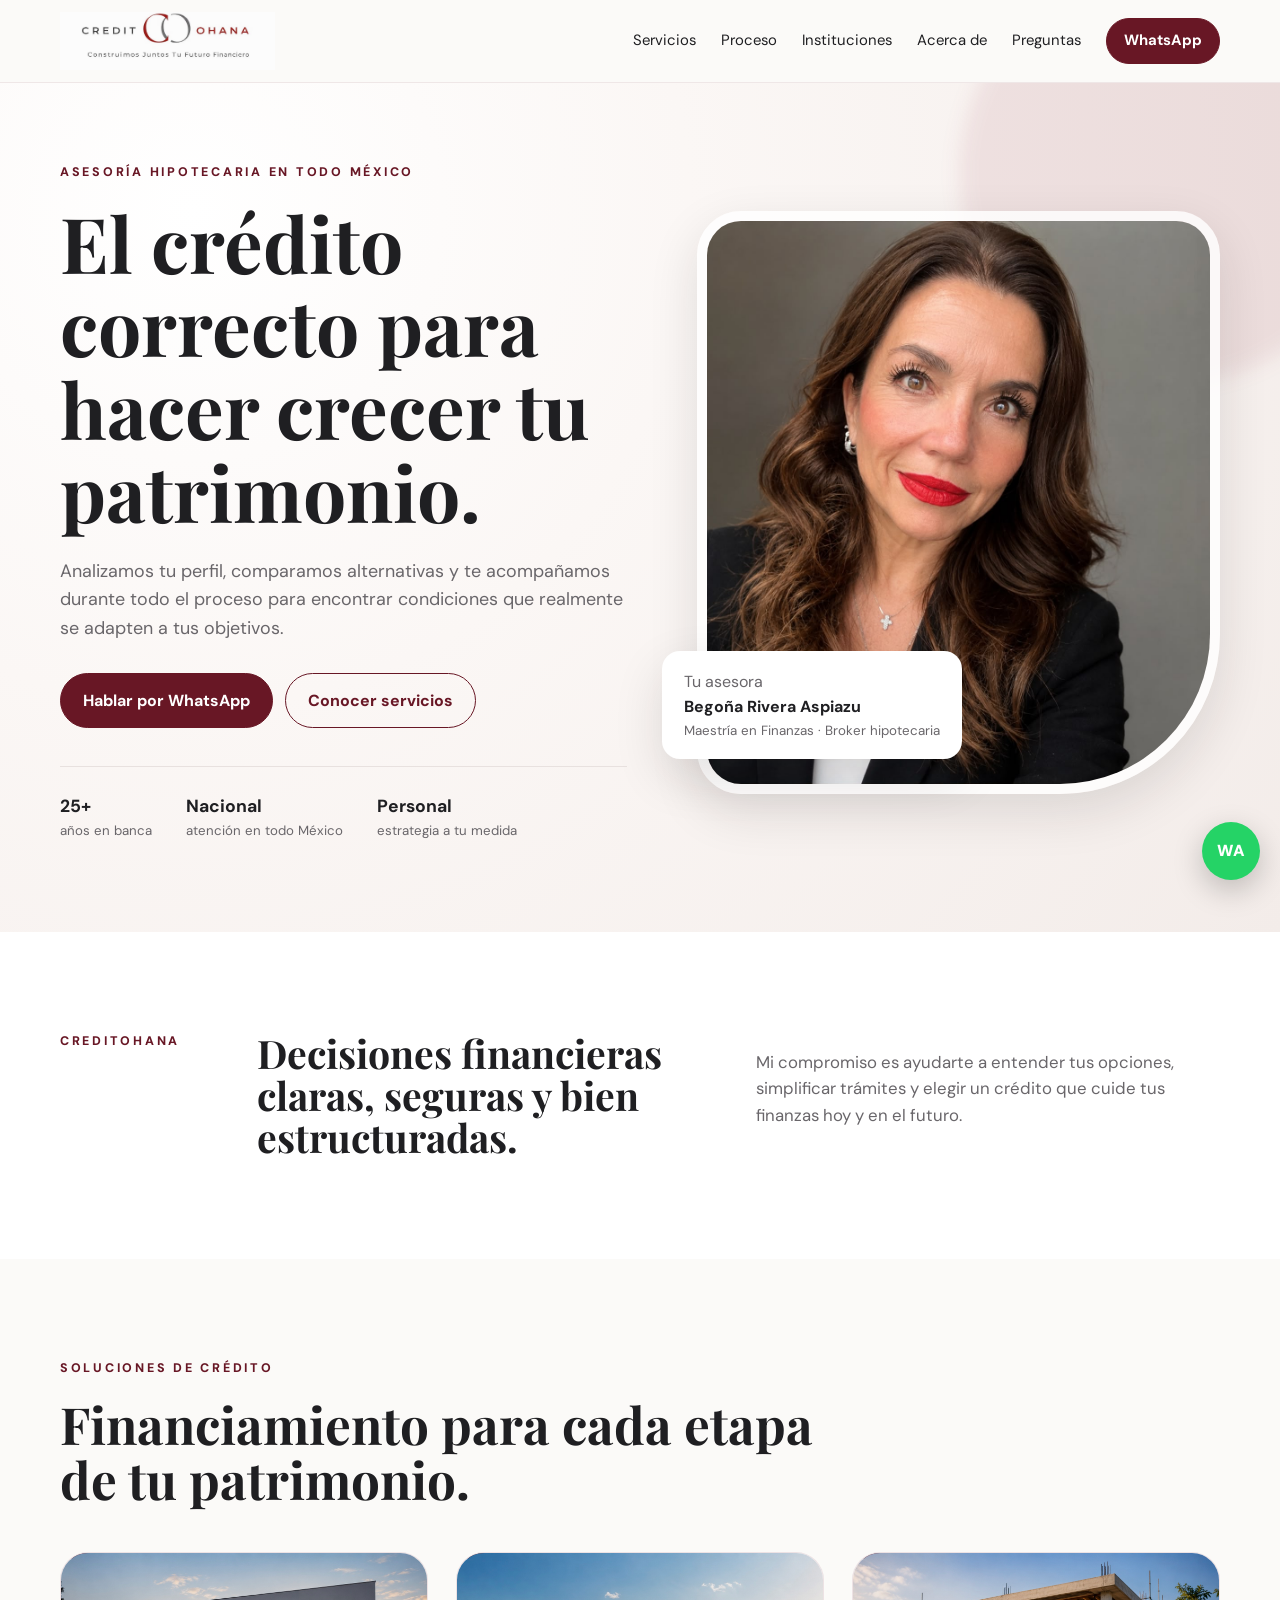
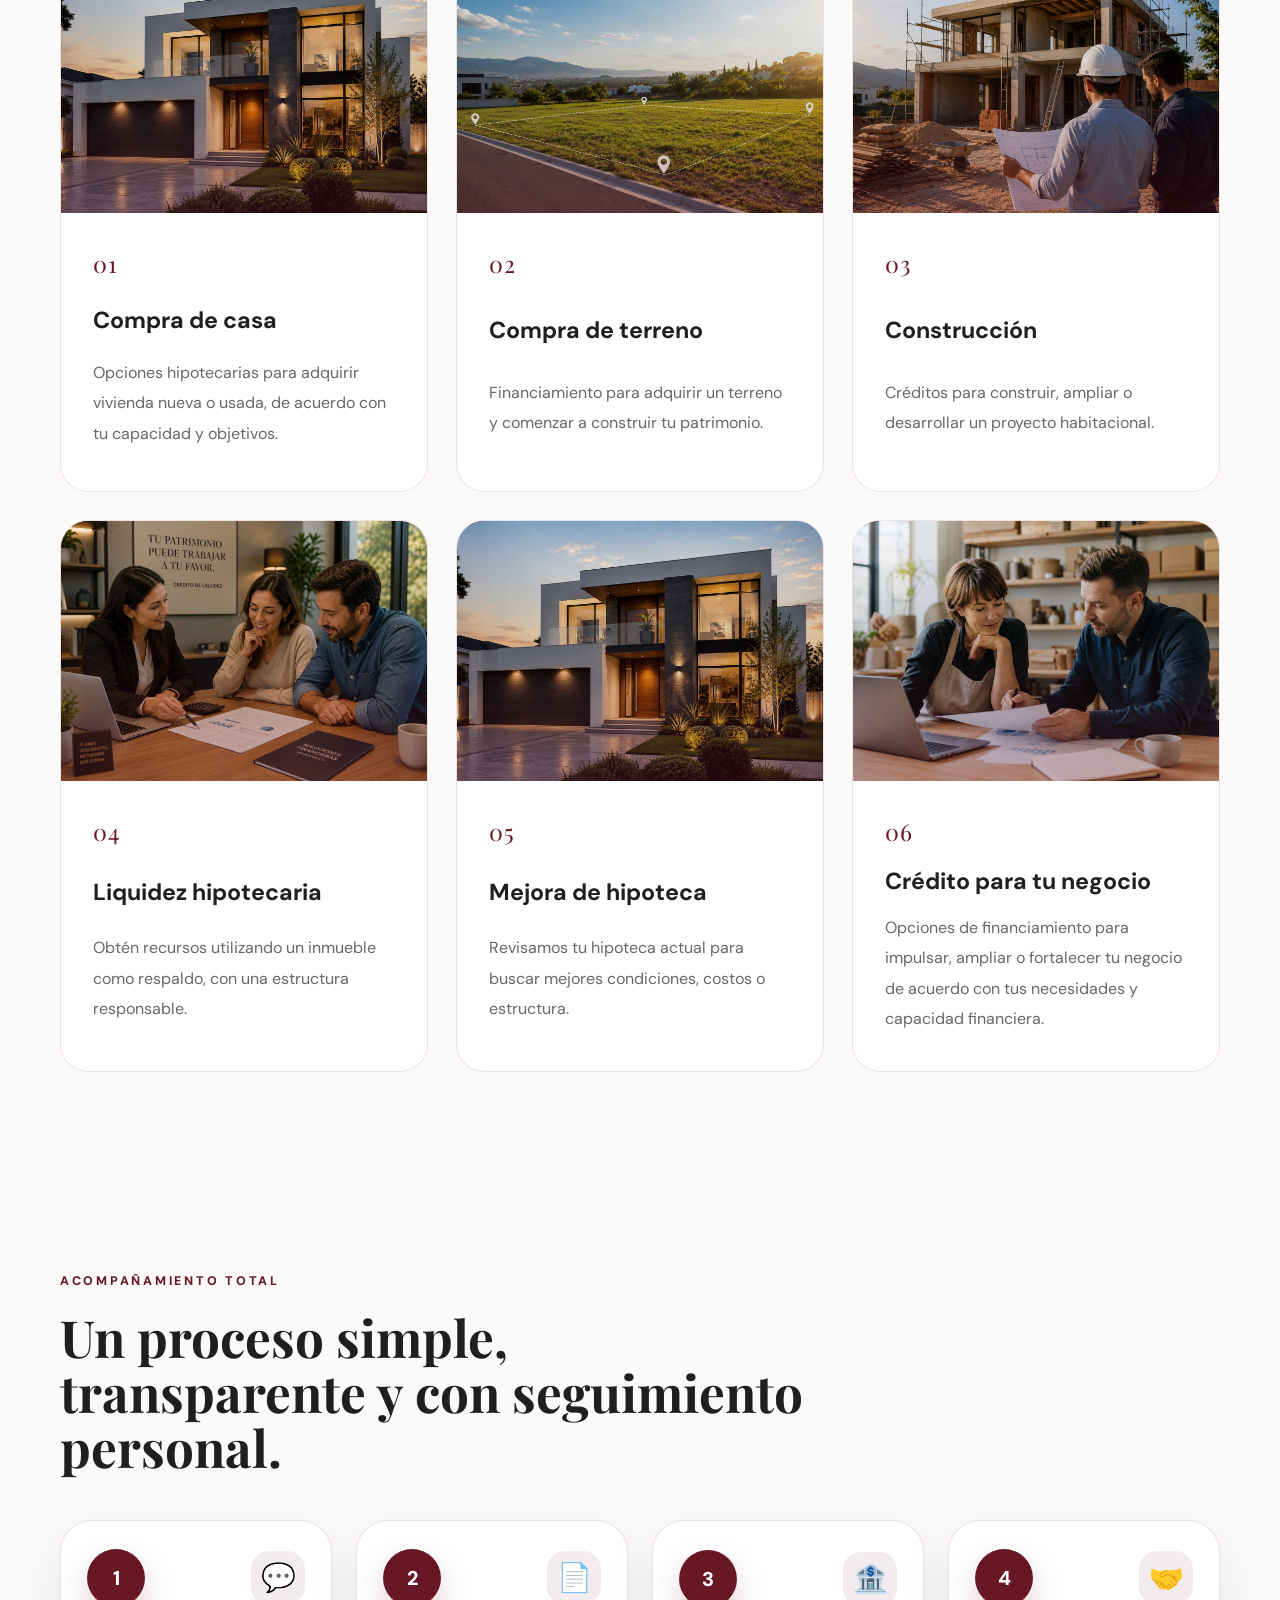
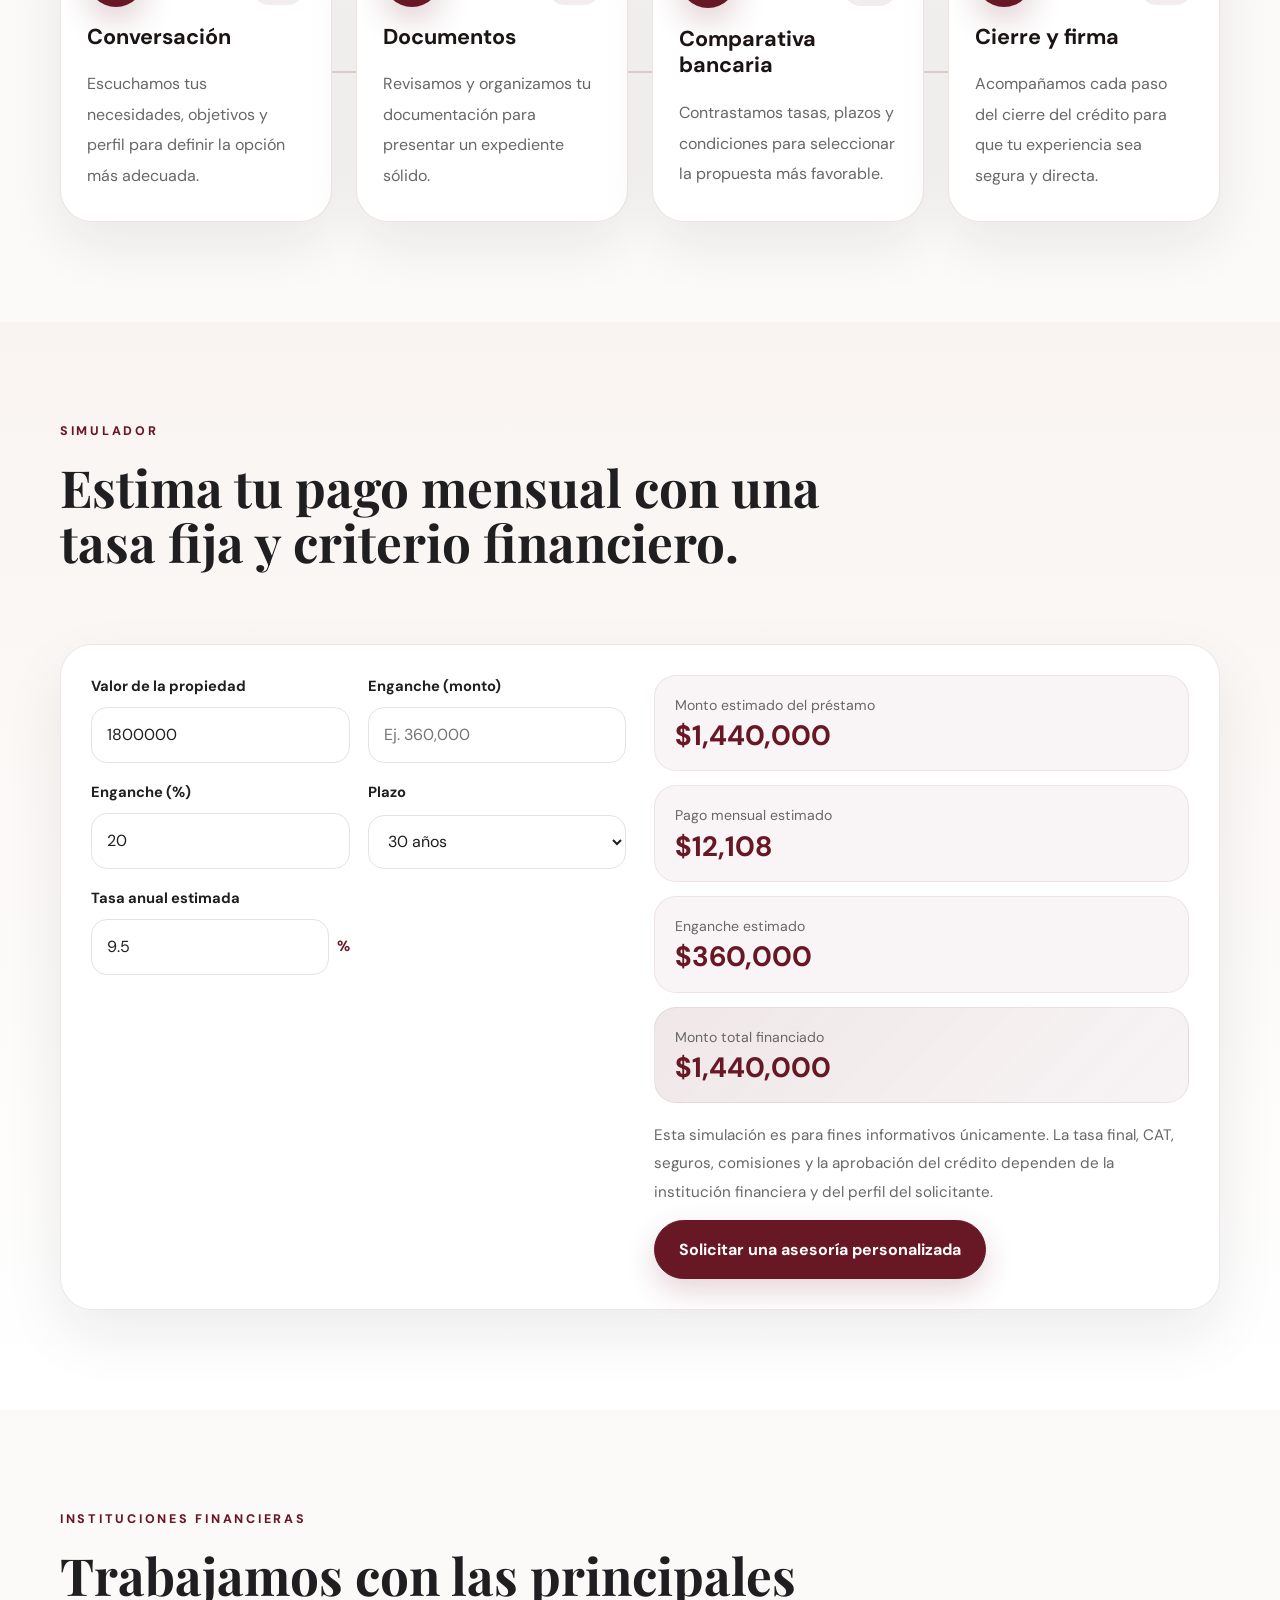
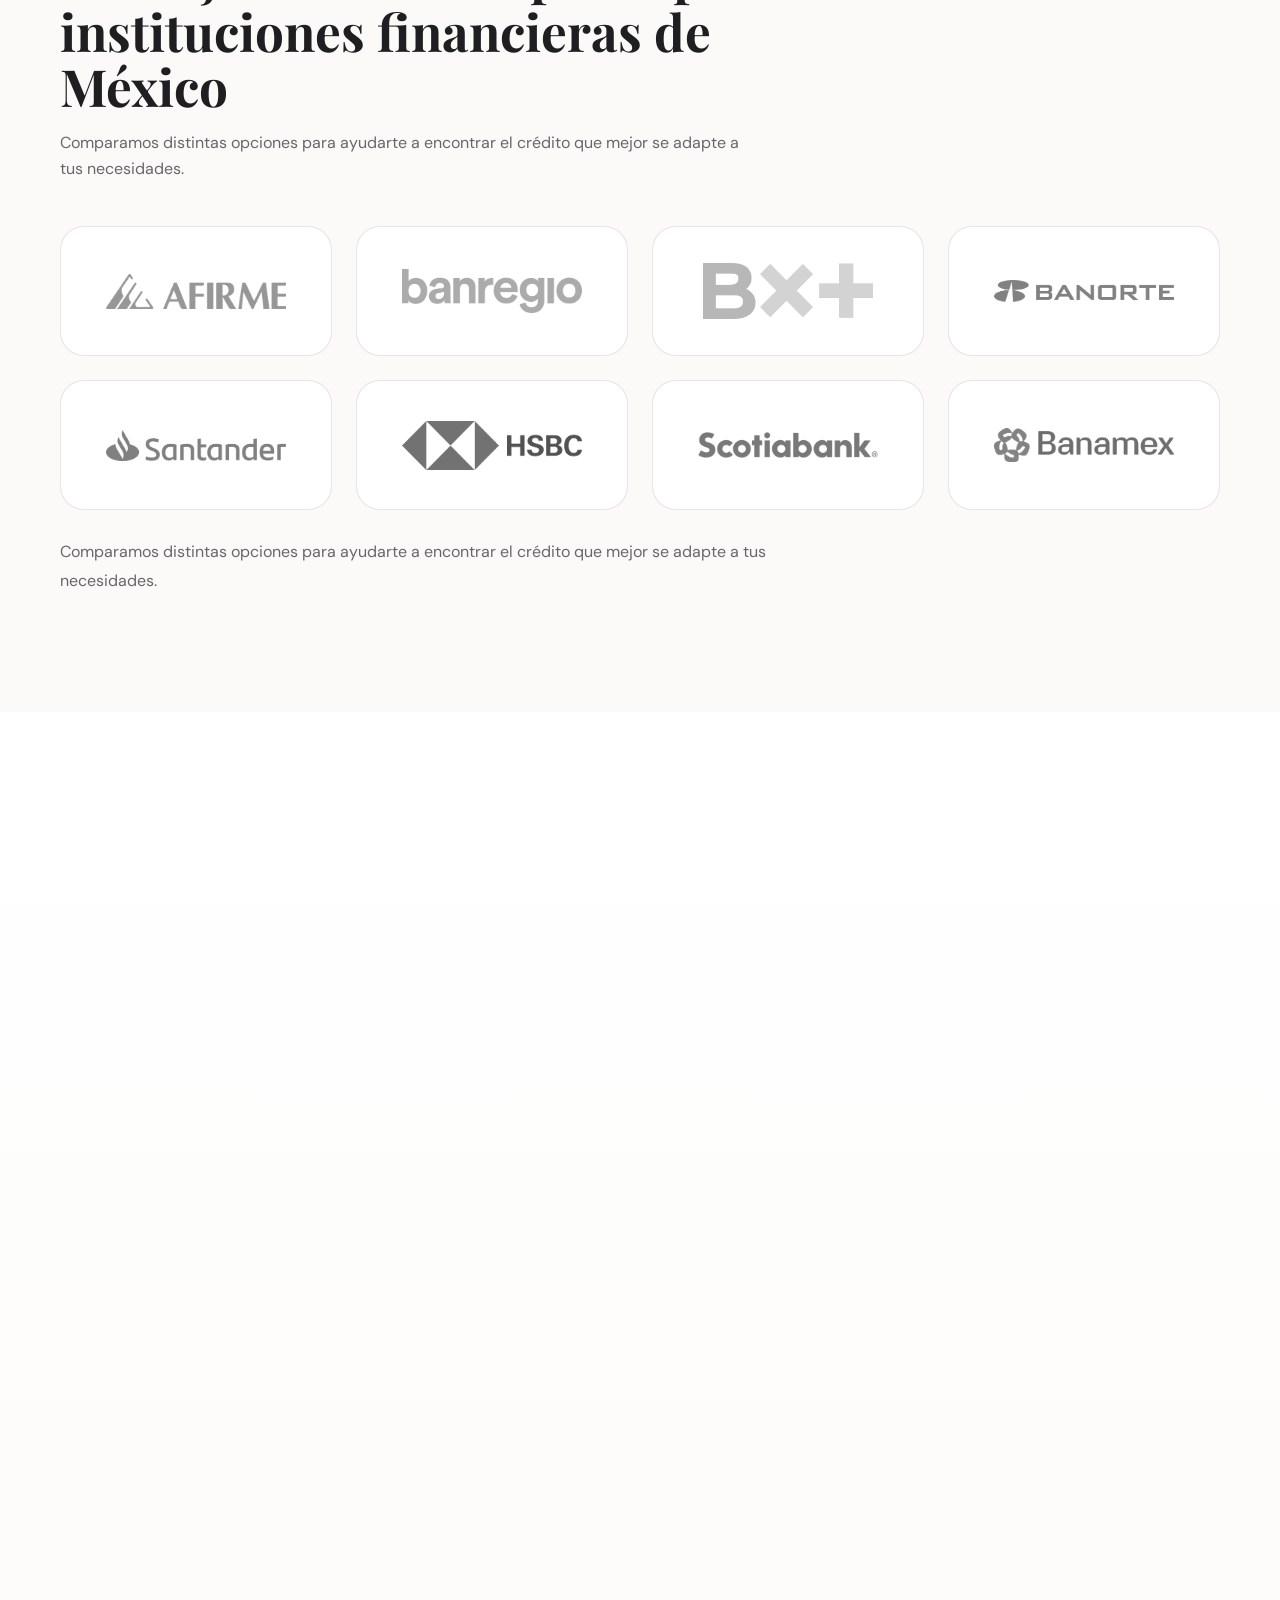
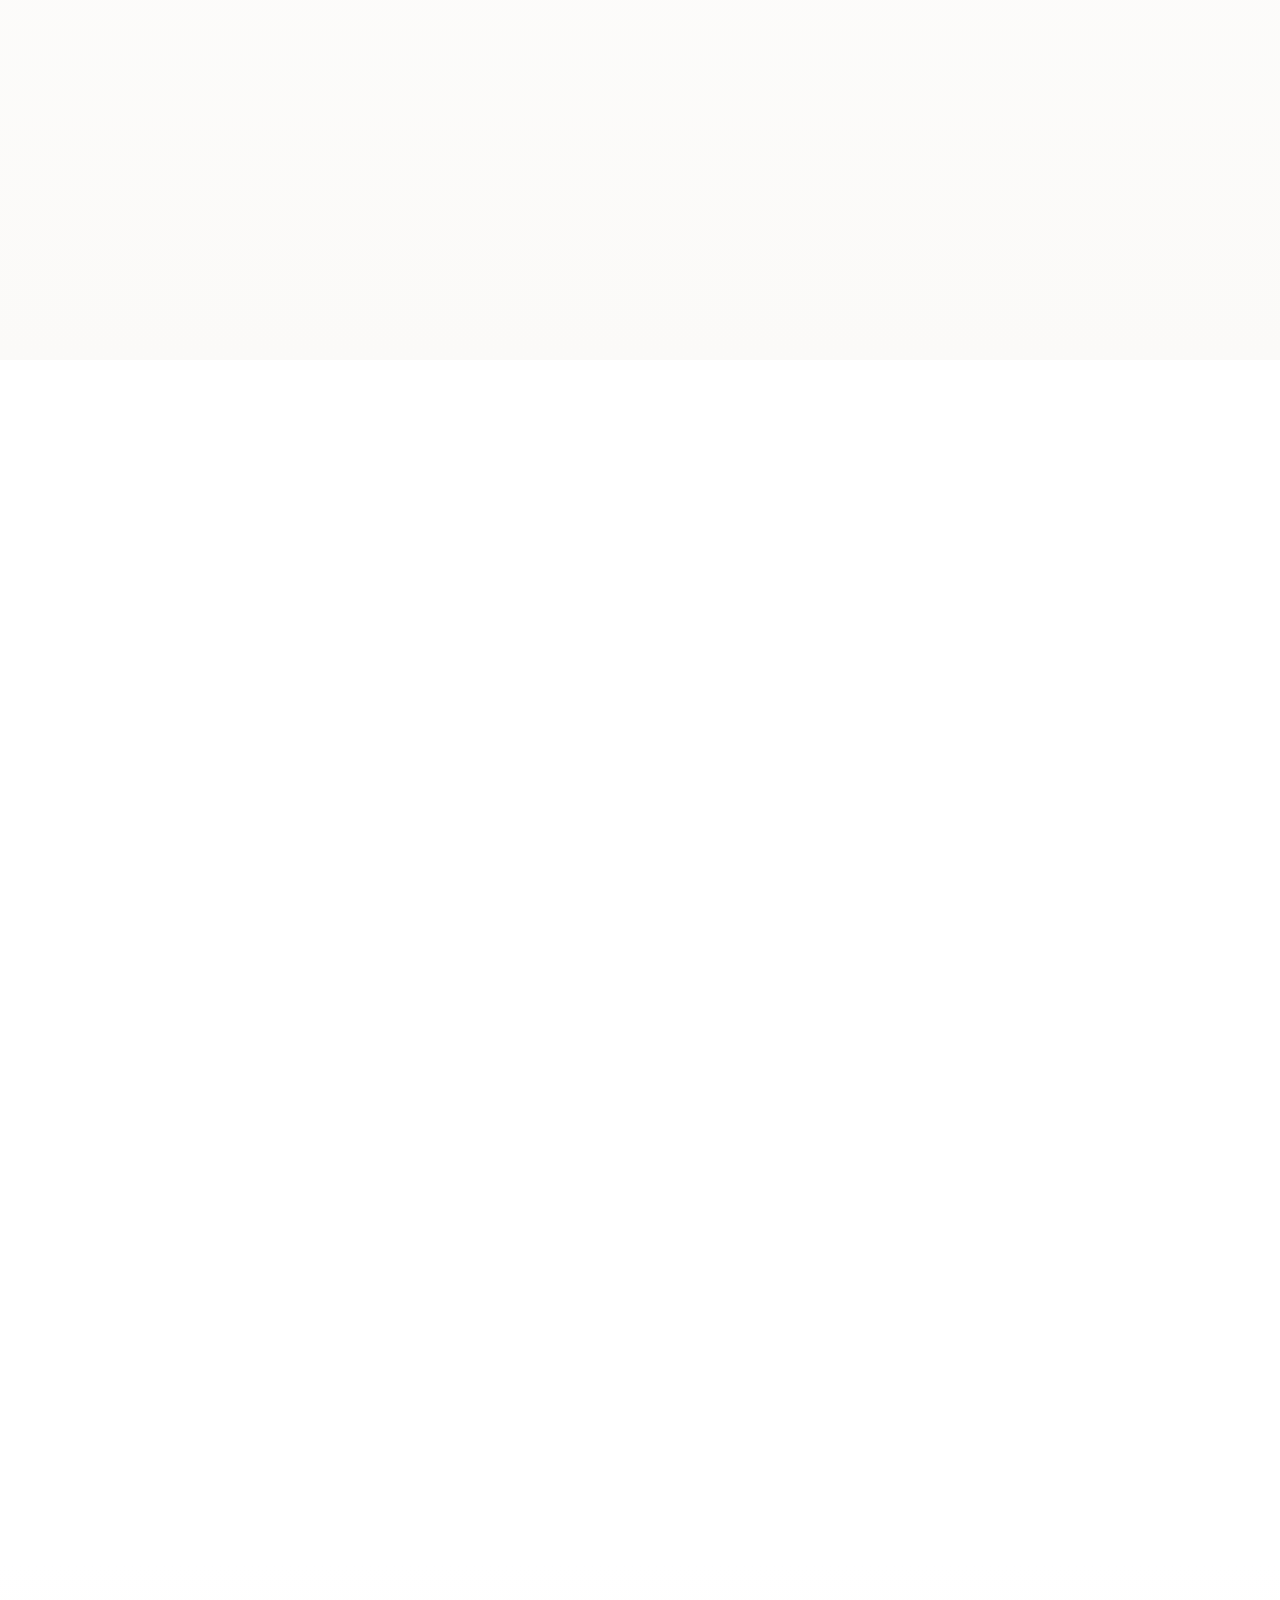
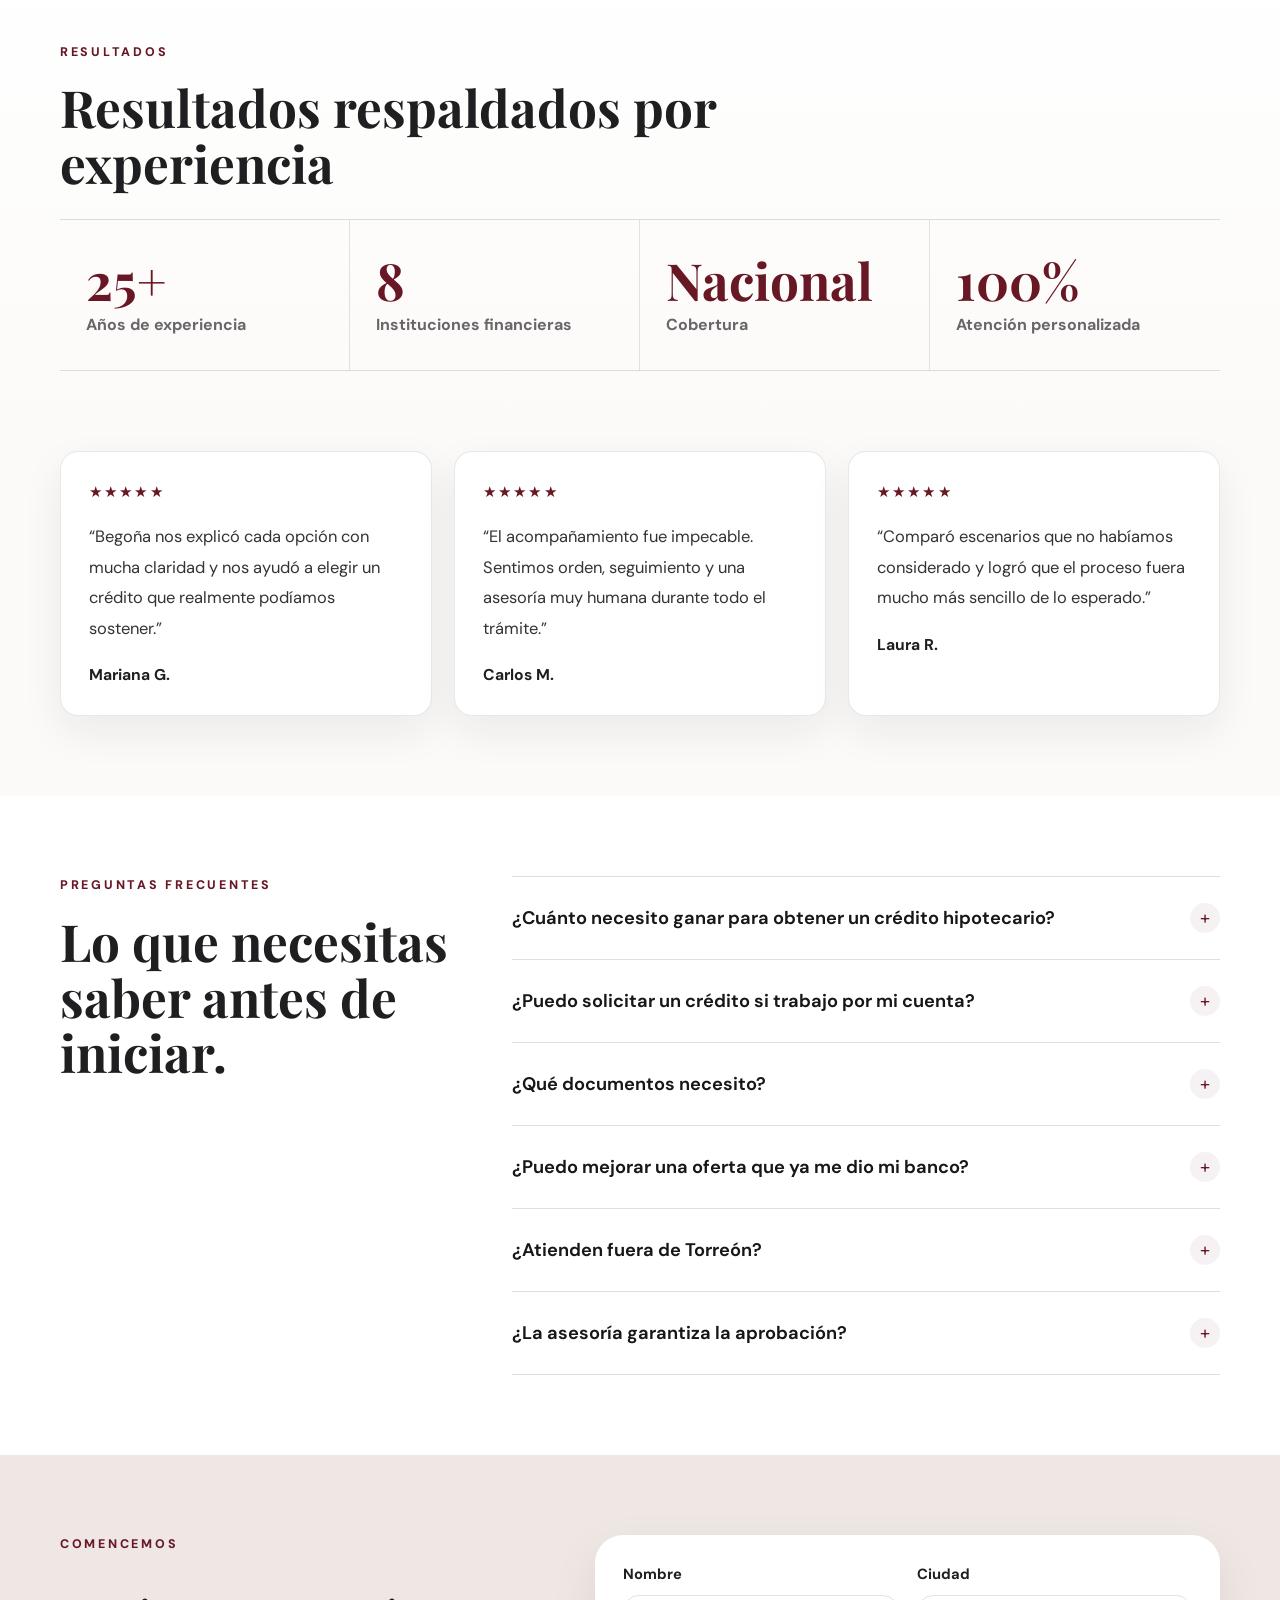
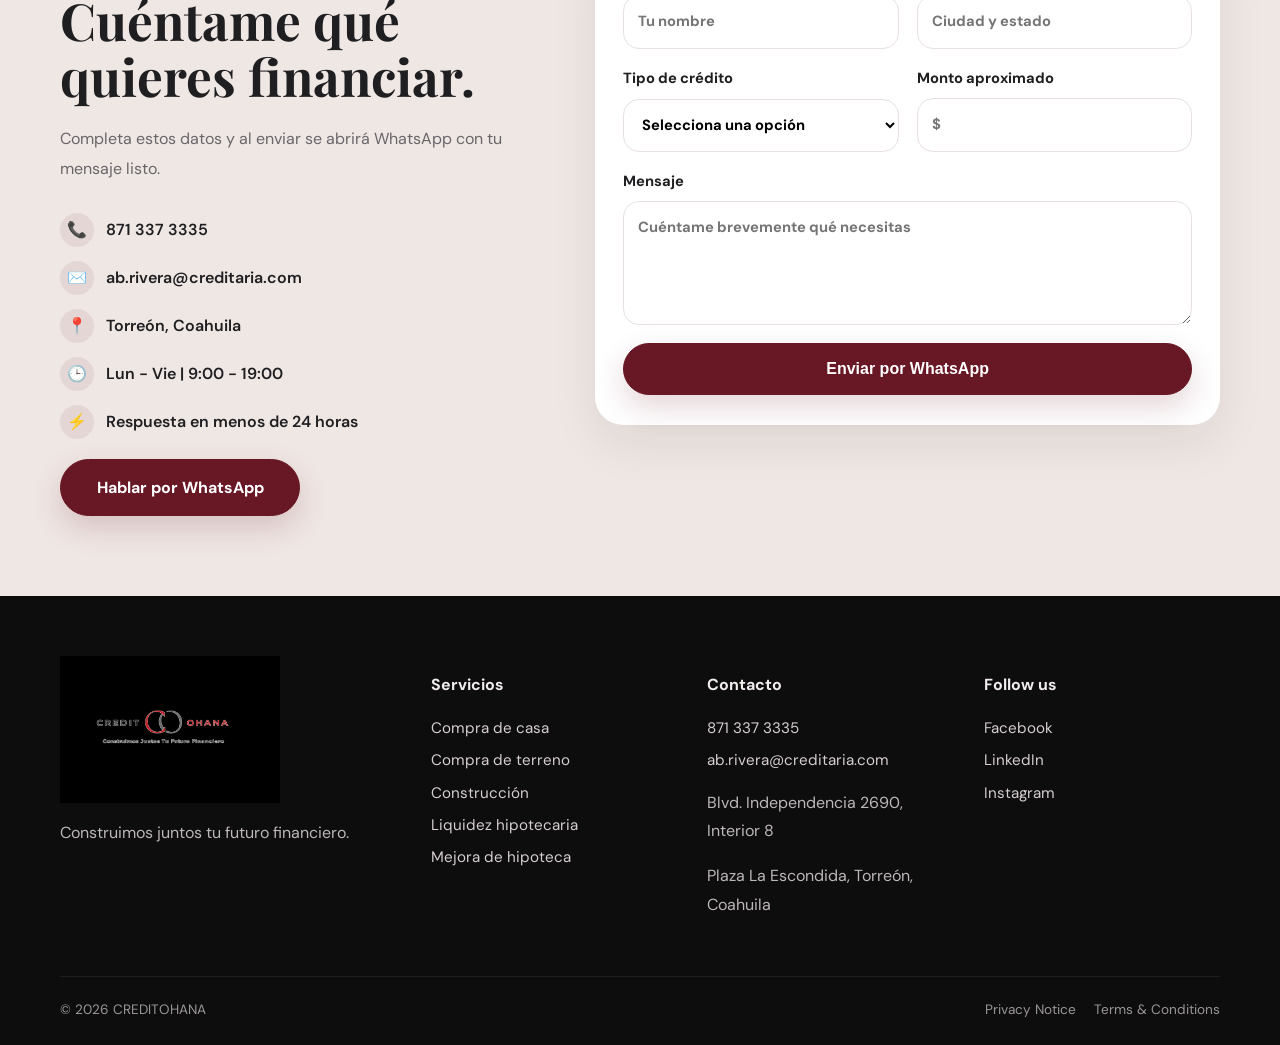
==== commit bc667b06: "creditoparatunegocio" ====
--- a/index.html
+++ b/index.html
@@ -107,49 +107,34 @@
           </article>
           <article class="service-card reveal">
             <div class="service-card-media">
-              <img src="assets/images/local.jpg" alt="Local comercial" />
+              <img src="assets/images/creditodeliquidez.jpg" alt="Liquidez hipotecaria" />
             </div>
             <div class="service-card-content">
               <span>04</span>
-              <h3>Local comercial</h3>
-              <p>Alternativas para adquirir un inmueble comercial y fortalecer tu actividad profesional.</p>
+              <h3>Liquidez hipotecaria</h3>
+              <p>Obtén recursos utilizando un inmueble como respaldo, con una estructura responsable.</p>
             </div>
           </article>
           <article class="service-card reveal">
             <div class="service-card-media">
-              <img src="assets/images/creditodeliquidez.jpg" alt="Crédito de liquidez" />
+              <img src="assets/images/compradecas.jpg" alt="Mejora de hipoteca" />
             </div>
             <div class="service-card-content">
               <span>05</span>
-              <h3>Crédito de liquidez</h3>
-              <p>Obtén recursos utilizando un inmueble como respaldo, con una estructura responsable.</p>
+              <h3>Mejora de hipoteca</h3>
+              <p>Revisamos tu hipoteca actual para buscar mejores condiciones, costos o estructura.</p>
             </div>
           </article>
           <article class="service-card reveal">
             <div class="service-card-media">
-              <img src="assets/images/pymes.jpg" alt="Financiamiento para PyMEs" />
+              <img src="assets/images/credito-para-tu-negocio.png" alt="Crédito para tu negocio" />
             </div>
             <div class="service-card-content">
               <span>06</span>
-              <h3>Financiamiento para PyMEs</h3>
-              <p>Soluciones para inversión, operación o crecimiento de pequeñas y medianas empresas.</p>
-            </div>
-          </article>
-        </div>
-      </div>
-    </section>
-
-    <section class="section why-creditohana" id="porque">
-      <div class="container">
-        <div class="section-heading reveal">
-          <p class="section-kicker">¿Por qué elegir CREDITOHANA?</p>
-          <h2>Asesoría premium con experiencia, claridad y acompañamiento real.</h2>
-        </div>
-        <div class="why-grid">
-          <article class="why-card reveal"><div class="why-icon">🏦</div><h3>Más de 25 años de experiencia bancaria</h3></article>
-          <article class="why-card reveal"><div class="why-icon">🤝</div><h3>Asesoría personalizada</h3></article>
-          <article class="why-card reveal"><div class="why-icon">📋</div><h3>Acompañamiento de principio a fin</h3></article>
-          <article class="why-card reveal"><div class="why-icon">🇲🇽</div><h3>Atención en todo México</h3></article>
+              <h3>Crédito para tu negocio</h3>
+              <p>Opciones de financiamiento para impulsar, ampliar o fortalecer tu negocio de acuerdo con tus necesidades y capacidad financiera.</p>
+            </div>
+          </article>
         </div>
       </div>
     </section>
@@ -274,6 +259,65 @@
       </div>
     </section>
 
+    <section class="section why-creditohana" id="porque">
+      <div class="container">
+        <div class="section-heading why-heading reveal">
+          <p class="section-kicker">CREDITOHANA</p>
+          <h2>¿Por qué elegir CREDITOHANA?</h2>
+          <p>Te acompañamos durante todo el proceso para encontrar el crédito hipotecario que mejor se adapte a tus necesidades.</p>
+        </div>
+        <div class="why-grid">
+          <article class="why-card reveal">
+            <div class="why-icon" aria-hidden="true">
+              <svg viewBox="0 0 24 24"><path d="M12 12a4 4 0 1 0-4-4 4 4 0 0 0 4 4Z"/><path d="M4 21a8 8 0 0 1 16 0"/></svg>
+            </div>
+            <h3>Asesoría personalizada</h3>
+            <p>Analizamos tu perfil para recomendar la mejor opción.</p>
+          </article>
+          <article class="why-card reveal">
+            <div class="why-icon" aria-hidden="true">
+              <svg viewBox="0 0 24 24"><path d="M4 7h16"/><path d="M7 4v16"/><path d="M17 4v16"/><path d="M4 17h16"/></svg>
+            </div>
+            <h3>Comparación entre bancos</h3>
+            <p>Comparamos distintas instituciones para encontrar el crédito ideal.</p>
+          </article>
+          <article class="why-card reveal">
+            <div class="why-icon" aria-hidden="true">
+              <svg viewBox="0 0 24 24"><path d="M8 12l3 3 5-6"/><path d="M21 12a9 9 0 1 1-9-9"/></svg>
+            </div>
+            <h3>Acompañamiento completo</h3>
+            <p>Te guiamos desde el inicio hasta la firma.</p>
+          </article>
+          <article class="why-card reveal">
+            <div class="why-icon" aria-hidden="true">
+              <svg viewBox="0 0 24 24"><path d="M7 3h7l4 4v14H7Z"/><path d="M14 3v5h5"/><path d="M9 13h6"/><path d="M9 17h4"/></svg>
+            </div>
+            <h3>Apoyo con documentación</h3>
+            <p>Te ayudamos a preparar correctamente tu expediente.</p>
+          </article>
+          <article class="why-card reveal">
+            <div class="why-icon" aria-hidden="true">
+              <svg viewBox="0 0 24 24"><path d="M12 21s7-5.2 7-11a7 7 0 0 0-14 0c0 5.8 7 11 7 11Z"/><path d="M12 10h.01"/></svg>
+            </div>
+            <h3>Atención en todo México</h3>
+            <p>Trabajamos con clientes en cualquier parte del país.</p>
+          </article>
+          <article class="why-card reveal">
+            <div class="why-icon" aria-hidden="true">
+              <svg viewBox="0 0 24 24"><path d="M12 2v20"/><path d="M17 6H9.5a3.5 3.5 0 0 0 0 7H14a3.5 3.5 0 0 1 0 7H6"/></svg>
+            </div>
+            <h3>Asesoría sin costo</h3>
+            <p>Nuestro servicio es completamente gratuito para el cliente.</p>
+          </article>
+        </div>
+        <div class="why-highlight reveal">
+          <h3>Lo mejor de todo…</h3>
+          <p>Nuestra asesoría es completamente gratuita. Te ayudamos a comparar bancos, revisar tu expediente y acompañarte durante todo el proceso sin costo para ti.</p>
+          <a class="btn btn-primary" href="https://wa.me/528713373335?text=Hola%20Bego%C3%B1a%2C%20quiero%20agendar%20una%20asesor%C3%ADa." target="_blank" rel="noopener">Agenda tu asesoría</a>
+        </div>
+      </div>
+    </section>
+
     <section class="section about" id="nosotros">
       <div class="container about-container">
         <div class="about-grid">
@@ -509,7 +553,7 @@
         <form class="contact-form reveal" id="whatsappForm">
           <label>Nombre<input type="text" name="name" required placeholder="Tu nombre" /></label>
           <label>Ciudad<input type="text" name="city" required placeholder="Ciudad y estado" /></label>
-          <label>Tipo de crédito<select name="service" required><option value="">Selecciona una opción</option><option>Compra de casa</option><option>Compra de terreno</option><option>Construcción</option><option>Local comercial</option><option>Crédito de liquidez</option><option>Financiamiento para PyME</option><option>Otro</option></select></label>
+          <label>Tipo de crédito<select name="service" required><option value="">Selecciona una opción</option><option>Compra de casa</option><option>Compra de terreno</option><option>Construcción</option><option>Liquidez hipotecaria</option><option>Mejora de hipoteca</option><option>Otro</option></select></label>
           <label>Monto aproximado<input type="text" name="amount" placeholder="$" /></label>
           <label>Mensaje<textarea name="message" rows="4" placeholder="Cuéntame brevemente qué necesitas"></textarea></label>
           <button class="btn btn-primary" type="submit">Enviar por WhatsApp</button>
@@ -529,7 +573,8 @@
         <a href="#servicios">Compra de casa</a>
         <a href="#servicios">Compra de terreno</a>
         <a href="#servicios">Construcción</a>
-        <a href="#servicios">Crédito de liquidez</a>
+        <a href="#servicios">Liquidez hipotecaria</a>
+        <a href="#servicios">Mejora de hipoteca</a>
       </div>
       <div class="footer-col">
         <h3>Contacto</h3>
--- a/styles.css
+++ b/styles.css
@@ -11,3 +11,130 @@
   --shadow:0 18px 50px rgba(31,24,25,.12);
 }
 *,*::before,*::after{box-sizing:border-box}html,body{width:100%;max-width:100%;overflow-x:clip}html{scroll-behavior:smooth}body{margin:0;font-family:'DM Sans',sans-serif;color:var(--ink);background:var(--paper);line-height:1.6}img{max-width:100%;display:block}a{color:inherit;text-decoration:none}.container{width:min(1160px,calc(100% - 40px));margin:auto}.site-header{position:sticky;top:0;z-index:50;background:rgba(251,250,248,.92);backdrop-filter:blur(14px);border-bottom:1px solid rgba(104,23,37,.08)}.nav-wrap{height:82px;display:flex;align-items:center;justify-content:space-between}.brand img{width:215px;height:58px;object-fit:cover;object-position:center}.nav-links{display:flex;align-items:center;gap:25px;font-size:.93rem}.nav-links a:hover{color:var(--wine)}.menu-toggle{display:none;border:0;background:none;font-size:1.6rem}.btn{display:inline-flex;align-items:center;justify-content:center;border:1px solid var(--wine);background:var(--wine);color:#fff;padding:14px 22px;border-radius:999px;font-weight:700;cursor:pointer;transition:.25s}.btn:hover{transform:translateY(-2px);background:var(--wine-dark)}.btn-sm{padding:10px 17px}.btn-ghost{background:transparent;color:var(--wine)}.hero{position:relative;overflow:hidden;padding:80px 0 90px;background:radial-gradient(circle at 15% 15%,#fff 0,#fbf7f5 38%,#f3ece9 100%)}.hero-glow{position:absolute;width:420px;height:420px;border-radius:50%;background:rgba(142,38,56,.09);filter:blur(10px);right:-100px;top:-120px}.hero-grid{display:grid;grid-template-columns:1.04fr .96fr;align-items:center;gap:70px}.eyebrow,.section-kicker{font-size:.78rem;letter-spacing:.22em;font-weight:800;color:var(--wine);margin:0 0 18px}.hero h1,.section h2{font-family:'Playfair Display',serif;line-height:1.08;margin:0}.hero h1{font-size:clamp(3rem,6vw,5.8rem);max-width:760px}.hero-text{font-size:1.12rem;color:var(--muted);max-width:650px;margin:24px 0 30px}.hero-actions{display:flex;gap:12px;flex-wrap:wrap}.trust-row{display:flex;gap:34px;margin-top:38px;padding-top:25px;border-top:1px solid var(--line)}.trust-row div{display:grid}.trust-row strong{font-size:1.1rem}.trust-row span{font-size:.83rem;color:var(--muted)}.hero-media{position:relative}.portrait-frame{border-radius:44px 44px 160px 44px;overflow:hidden;box-shadow:var(--shadow);border:10px solid rgba(255,255,255,.8)}.portrait-frame img{width:100%;aspect-ratio:1/1.12;object-fit:cover}.floating-card{position:absolute;left:-35px;bottom:35px;background:#fff;padding:18px 22px;border-radius:18px;box-shadow:var(--shadow);display:grid;min-width:285px}.floating-card span,.floating-card small{color:var(--muted)}.section{padding:100px 0}.intro-strip{background:#fff}.intro-grid{display:grid;grid-template-columns:.35fr 1fr 1fr;gap:35px;align-items:start}.intro-grid h2{font-size:2.45rem}.intro-grid>p:last-child{color:var(--muted);font-size:1.05rem}.section-heading{max-width:760px;margin-bottom:45px}.section-heading h2{font-size:clamp(2.3rem,4vw,4rem)}.section-heading>p:last-child{color:var(--muted);max-width:690px}.cards-grid{display:grid;grid-template-columns:repeat(3,1fr);gap:28px}.service-card{display:grid;grid-template-rows:auto 1fr;overflow:hidden;background:#fff;border:1px solid rgba(104,23,37,.12);border-radius:28px;transition:.35s transform ease,box-shadow .35s ease;min-height:540px;position:relative}.service-card::before{content:'';position:absolute;left:0;top:0;height:6px;width:60px;background:var(--wine);border-top-left-radius:28px;border-bottom-right-radius:28px;box-shadow:0 8px 25px rgba(104,23,37,.08)}.service-card:hover{transform:translateY(-8px);box-shadow:0 28px 80px rgba(31,24,25,.14)}.service-card-media{position:relative;overflow:hidden;height:260px;background:#000}.service-card-media img{width:100%;height:100%;object-fit:cover;transition:transform .9s ease}.service-card-media::after{content:'';position:absolute;inset:0;background:linear-gradient(180deg,rgba(0,0,0,0) 0%,rgba(0,0,0,.14) 40%,rgba(104,23,37,.32) 100%)}.service-card:hover .service-card-media img{transform:scale(1.08)}.service-card-content{display:grid;gap:18px;padding:32px 32px 36px}.service-card span{font-family:'Playfair Display';color:var(--wine);font-size:1.45rem;letter-spacing:.04em}.service-card h3{font-size:1.45rem;margin:0;line-height:1.15}.service-card p{color:var(--muted);margin:0;line-height:1.9;font-size:1rem}.why-creditohana{padding:90px 0}.why-grid{display:grid;grid-template-columns:repeat(4,1fr);gap:22px}.why-card{background:#fff;border:1px solid rgba(104,23,37,.12);border-radius:28px;padding:32px;display:grid;gap:16px;transition:.3s ease,transform .3s ease;box-shadow:0 12px 35px rgba(31,24,25,.06)}.why-card:hover{transform:translateY(-5px);box-shadow:0 22px 50px rgba(31,24,25,.1)}.why-icon{width:56px;height:56px;border-radius:18px;background:rgba(104,23,37,.08);display:grid;place-items:center;font-size:1.55rem}.why-card h3{margin:0;font-size:1.25rem;line-height:1.35}.process-grid{display:grid;grid-template-columns:repeat(4,1fr);gap:24px;position:relative}.process-grid::before{content:'';position:absolute;top:50%;left:4%;right:4%;height:2px;background:rgba(104,23,37,.16);z-index:0}.process-step{position:relative;z-index:1;padding:28px 26px 30px;border:1px solid rgba(104,23,37,.12);border-radius:32px;background:#fff;box-shadow:0 22px 56px rgba(31,24,25,.08);display:grid;gap:18px;transition:.3s ease,transform .3s ease;min-height:240px;overflow:hidden}.process-step:hover{transform:translateY(-7px);box-shadow:0 30px 80px rgba(31,24,25,.14)}.process-step-head{display:flex;align-items:center;justify-content:space-between;gap:16px}.process-step-number{width:58px;height:58px;border-radius:50%;display:grid;place-items:center;background:var(--wine);color:#fff;font-size:1.25rem;font-weight:800;box-shadow:0 14px 32px rgba(104,23,37,.2)}.process-step-icon{width:54px;height:54px;border-radius:18px;background:rgba(104,23,37,.08);display:grid;place-items:center;font-size:1.75rem}.process-step h3{margin:0;font-size:1.35rem;line-height:1.2;color:#1b1414}.process-step p{margin:0;color:var(--muted);line-height:1.9}.process-step::after{display:none}@media(max-width:1024px){.process-grid{grid-template-columns:repeat(2,1fr);gap:22px}.process-grid::before{display:none}.process-step:nth-child(1)::after,.process-step:nth-child(3)::after{content:'';position:absolute;top:50%;right:-12px;width:24px;height:2px;background:rgba(104,23,37,.16);transform:translateY(-50%);z-index:0}.process-step:nth-child(2)::after,.process-step:nth-child(4)::after{display:none}}@media(max-width:600px){.process-grid{grid-template-columns:1fr;gap:20px;padding-left:42px;position:relative}.process-grid::before{content:'';position:absolute;left:38px;top:30px;bottom:30px;width:2px;background:rgba(104,23,37,.16);z-index:0}.process-step{padding:28px 24px 26px}.process-step-head{gap:14px}.process-step:not(:last-child)::after{content:'';position:absolute;left:38px;top:70px;width:2px;height:calc(100% - 70px);background:rgba(104,23,37,.16);z-index:0}.process-step:last-child::after{display:none}}.bank-grid{display:grid;grid-template-columns:repeat(4,minmax(0,1fr));gap:24px;align-items:center}.bank-card{background:#fff;border:1px solid rgba(104,23,37,.12);border-radius:24px;padding:28px;display:flex;align-items:center;justify-content:center;min-height:130px;transition:.35s ease,transform .35s ease}.bank-card:hover{transform:translateY(-4px);border-color:rgba(104,23,37,.2)}.bank-card img{width:auto;max-width:180px;max-height:56px;object-fit:contain;filter:grayscale(100%) opacity(.68);transition:filter .35s ease,opacity .35s ease,transform .35s ease}.bank-card:hover img{filter:none;opacity:1;transform:scale(1.01)}.bank-note{margin-top:28px;color:var(--muted);max-width:780px;font-size:1rem;line-height:1.8}.about{background:#fff}.about .container{width:min(1320px,calc(100% - 48px));max-width:100%;margin-inline:auto;padding-inline:0;box-sizing:border-box}.about-grid{display:grid;grid-template-columns:minmax(0,43%) minmax(0,57%);gap:56px;width:100%;max-width:100%;min-width:0;align-items:start}.about-grid > *, .about-copy, .about-visual, .about-accordion, .commitment-list{min-width:0;max-width:100%;box-sizing:border-box}.about-copy{display:grid;gap:24px}.about-copy h2{font-size:clamp(2.6rem,5vw,4.6rem);line-height:1.05;margin:0;max-width:100%;overflow-wrap:anywhere}.about .badge{display:inline-flex;width:fit-content;max-width:100%;padding:12px 20px;border-radius:999px;background:rgba(104,23,37,.12);color:var(--wine);font-weight:700;letter-spacing:.06em;text-transform:uppercase}.about-subtitle{margin:10px 0 0;color:var(--muted);font-size:1.05rem;max-width:760px;line-height:1.95}.about-intro{margin:0;color:var(--ink);line-height:2.08;font-size:1rem;max-width:760px}.about-visual{display:grid;gap:26px}.about-image{display:block}.about-image img{border-radius:28px;box-shadow:var(--shadow);width:100%;display:block;object-fit:cover;object-position:center top;min-height:520px}.about-portrait{overflow:hidden;border-radius:34px;border:1px solid rgba(104,23,37,.1);background:#fff}.broker-commitment{display:grid;gap:16px}.broker-commitment h3{margin:0;font-size:1.5rem;color:var(--ink)}.broker-commitment p{margin:0;color:var(--muted);line-height:1.9}.commitment-list{list-style:none;padding:0;margin:0;display:grid;grid-template-columns:repeat(2,minmax(0,1fr));gap:14px}.commitment-list li{position:relative;padding-left:32px;color:var(--muted);line-height:1.8;font-size:1rem}.commitment-list li::before{content:'✓';position:absolute;left:0;top:0;color:var(--wine);font-weight:800;font-size:.88rem}.about-accordion{margin-top:0}.broker-accordion{display:grid;gap:10px}.accordion-item{background:#fff;border:1px solid rgba(104,23,37,.12);border-radius:18px;overflow:hidden;transition:background .25s ease}.accordion-item:hover{background:rgba(255,249,247,.85)}.accordion-trigger{width:100%;display:flex;align-items:center;justify-content:space-between;gap:16px;padding:20px 24px;background:transparent;border:none;color:inherit;text-align:left;font:inherit;cursor:pointer;transition:background .2s ease}.accordion-trigger:hover{background:rgba(104,23,37,.04)}.accordion-trigger:focus-visible{outline:2px solid rgba(104,23,37,.35);outline-offset:3px}.accordion-badge{width:10px;height:10px;border-radius:50%;background:var(--wine);flex-shrink:0}.accordion-title{font-weight:700;color:#1b1414;line-height:1.4}.accordion-icon{width:24px;height:24px;display:grid;place-items:center;font-size:1.05rem;color:var(--wine)}.accordion-panel{max-height:0;overflow:hidden;transition:max-height .3s ease,padding .3s ease}.accordion-panel.open{padding:0 24px 20px;max-height:260px}.accordion-panel p{margin:0;color:var(--muted);line-height:1.9}.accordion-icon{width:24px;height:24px;display:grid;place-items:center;font-size:1.05rem;color:var(--wine)}.accordion-icon::before{content:'+';transition:transform .25s ease}.accordion-trigger[aria-expanded="true"] .accordion-icon::before{content:'−'}.about-copy p{color:var(--muted)}@media(max-width:1024px){.about-grid{grid-template-columns:1fr;gap:42px}.about-visual{order:2}.about-copy{order:1}.about-accordion{order:3}.about-image img{min-height:460px}.commitment-list{grid-template-columns:1fr;gap:12px}}@media(max-width:768px){.about-grid{gap:32px}.about-image img{min-height:420px}.accordion-trigger{padding:18px 20px}.accordion-panel.open{max-height:220px}}@media(max-width:600px){.about-grid{gap:28px}.about-copy{gap:18px}.about-copy h2{font-size:2.7rem}.about-image img{min-height:360px}.accordion-trigger{padding:16px 18px}.accordion-panel.open{max-height:240px}.contact-grid{gap:28px}}.contact{background:#efe7e4}.contact-grid{display:grid;grid-template-columns:minmax(0,42%) minmax(0,58%);gap:48px;align-items:start}.contact-copy{display:grid;gap:20px}.contact-copy h2{font-size:clamp(2.5rem,4vw,4rem);margin:0}.contact-intro{max-width:560px;line-height:1.9;color:var(--muted);margin:0}.contact-details{display:grid;gap:14px;margin-top:8px}.contact-detail{display:flex;align-items:center;gap:12px;color:var(--ink);font-weight:600;line-height:1.65}.contact-icon{width:34px;height:34px;border-radius:50%;display:grid;place-items:center;background:rgba(104,23,37,.08);font-size:1rem;flex-shrink:0}.contact-left-button{display:inline-flex;align-items:center;justify-content:center;min-width:240px;width:fit-content;padding:15px 22px;font-weight:700;border-radius:999px;box-shadow:0 12px 30px rgba(104,23,37,.18)}.contact-form{background:#fff;padding:28px 28px 30px;border-radius:28px;box-shadow:0 18px 48px rgba(31,24,25,.08);display:grid;grid-template-columns:1fr 1fr;gap:18px}.contact-form label{display:grid;font-size:.92rem;font-weight:700;gap:8px}.contact-form label:nth-last-of-type(1){grid-column:1/-1}.contact-form input,.contact-form select,.contact-form textarea{width:100%;border:1px solid var(--line);border-radius:16px;padding:14px;font:inherit;background:#fff}.contact-form button{grid-column:1/-1;padding:16px 0;font-size:1rem;border-radius:999px}.btn-primary{background:var(--wine);border-color:var(--wine);box-shadow:0 12px 30px rgba(104,23,37,.18)}.estimator{background:linear-gradient(180deg,#f9f4f1 0%,#fff 100%)}.estimator-wrap{display:grid;gap:28px}.estimator-card{background:#fff;border:1px solid rgba(104,23,37,.1);border-radius:32px;padding:30px;box-shadow:0 24px 60px rgba(31,24,25,.08);display:grid;grid-template-columns:1fr 1fr;gap:28px;align-items:start}.estimator-form{display:grid}.field-grid{display:grid;grid-template-columns:repeat(2,minmax(0,1fr));gap:18px}.field{display:grid;gap:9px}.field span{font-size:.92rem;font-weight:700;color:var(--ink)}.field input,.field select{width:100%;border:1px solid var(--line);border-radius:16px;padding:14px 15px;font:inherit;background:#fff;color:var(--ink)}.field-with-unit{display:flex;align-items:center;gap:8px}.field-with-unit input{flex:1}.field-with-unit span{font-weight:700;color:var(--wine)}.estimator-results{display:grid;gap:14px}.result-card{background:rgba(104,23,37,.04);border:1px solid rgba(104,23,37,.08);border-radius:22px;padding:18px 20px;display:grid;gap:4px}.result-card span{font-size:.88rem;color:var(--muted)}.result-card strong{font-size:1.75rem;color:var(--wine);line-height:1.15}.result-card.accent{background:linear-gradient(135deg,rgba(104,23,37,.1),rgba(104,23,37,.05))}.estimator-disclaimer{margin:4px 0 0;color:var(--muted);line-height:1.85;font-size:.95rem}.estimator-button{justify-self:start;min-width:280px;padding:16px 24px;font-size:1rem;transition:transform .25s ease,box-shadow .25s ease}.estimator-button:hover{transform:translateY(-3px)}@media(max-width:900px){.contact-grid{grid-template-columns:1fr;gap:36px}.contact-form{grid-template-columns:1fr}.estimator-card{grid-template-columns:1fr}.field-grid{grid-template-columns:1fr 1fr}}@media(max-width:600px){.contact-grid{grid-template-columns:1fr;gap:28px}.contact-copy h2{font-size:2.5rem}.contact-form{padding:24px 22px 26px;gap:14px}.contact-left-button{width:100%;justify-content:center}.estimator-card{padding:22px}.field-grid{grid-template-columns:1fr}.estimator-button{width:100%;justify-content:center;min-width:0}}.footer{background:#0d0d0e;color:#fff;padding:60px 0 24px}.footer-grid{display:grid;grid-template-columns:1.4fr 1fr 1fr 1fr;gap:40px;align-items:start}.footer-grid img{width:220px;height:auto;object-fit:contain}.footer-grid a{display:block;color:#d6ced0;margin:8px 0;font-size:.95rem}.footer-grid h3{margin-bottom:18px;font-size:1rem;color:#f2ecec}.footer-grid p{color:#bdb7b8;line-height:1.8}.footer-bottom{border-top:1px solid rgba(255,255,255,.08);margin-top:40px;padding-top:22px;display:flex;justify-content:space-between;gap:18px;font-size:.85rem;color:#9b9696;flex-wrap:wrap}.footer-links{display:flex;gap:18px;flex-wrap:wrap}.footer-links a{color:#9b9696}.wa-float{position:fixed;right:20px;bottom:20px;width:58px;height:58px;border-radius:50%;display:grid;place-items:center;background:#25d366;color:#fff;font-weight:900;box-shadow:0 10px 30px rgba(0,0,0,.22);z-index:70}.reveal{opacity:0;transform:translateY(18px);transition:.7s ease}.reveal.visible{opacity:1;transform:none}@media(max-width:1024px){.menu-toggle{display:block}.nav-links{position:absolute;left:20px;right:20px;top:78px;padding:22px;background:#fff;border:1px solid var(--line);border-radius:18px;box-shadow:var(--shadow);display:none;flex-direction:column;align-items:stretch}.nav-links.open{display:flex}.hero-grid,.faq-grid,.contact-grid{grid-template-columns:1fr}.hero-copy{order:1}.hero-media{order:2;max-width:650px}.intro-grid{grid-template-columns:1fr}.cards-grid{grid-template-columns:repeat(2,1fr)}.process-grid{grid-template-columns:repeat(2,1fr)}.bank-grid{grid-template-columns:repeat(4,minmax(0,1fr));gap:20px}.about-grid{grid-template-columns:1fr 1fr}.about-portrait{min-height:540px}}@media(max-width:900px){.menu-toggle{display:block}.nav-links{position:absolute;left:20px;right:20px;top:78px;padding:22px;background:#fff;border:1px solid var(--line);border-radius:18px;box-shadow:var(--shadow);display:none;flex-direction:column;align-items:stretch}.nav-links.open{display:flex}.hero-grid,.about-grid,.faq-grid,.contact-grid{grid-template-columns:1fr}.hero-copy{order:1}.hero-media{order:2;max-width:650px}.intro-grid{grid-template-columns:1fr}.cards-grid{grid-template-columns:repeat(2,1fr)}.process-grid{grid-template-columns:repeat(2,1fr)}.process-grid::before{display:none}.bank-grid{grid-template-columns:repeat(2,minmax(0,1fr));gap:18px}.about-grid{grid-template-columns:1fr}.about-portrait{min-height:520px}}@media(max-width:600px){.container{width:min(100% - 26px,1160px)}.site-header .brand img{width:180px}.hero{padding-top:55px}.hero h1{font-size:3rem}.trust-row{gap:14px;flex-direction:column}.floating-card{position:relative;left:auto;bottom:auto;margin:-25px 15px 0}.section{padding:72px 0}.cards-grid,.process-grid,.bank-grid,.check-list,.contact-form{grid-template-columns:1fr}.bank-grid{grid-template-columns:repeat(2,minmax(0,1fr));gap:16px}.bank-grid .bank-card{min-width:auto;flex:0 0 auto}.contact-form label:nth-last-of-type(1),.contact-form button{grid-column:auto}.footer-grid{grid-template-columns:1fr}.footer-bottom{gap:12px;flex-direction:column}.about-image{order:2}.about-portrait{min-height:520px}}
+
+.about,.results,.testimonials,.faq,.contact{padding:80px 0}.about-grid{grid-template-columns:minmax(0,52%) minmax(360px,48%);gap:54px}.about-copy{align-content:start;gap:18px}.about-subtitle{margin:4px 0 0}.about-intro{line-height:1.9}.about-accordion{margin-top:8px}.about-visual{gap:24px}.broker-commitment{padding-top:2px}.broker-commitment h3{font-family:'Playfair Display',serif;font-size:1.65rem;line-height:1.18}.commitment-list{display:grid;grid-template-columns:repeat(2,minmax(0,1fr));gap:12px;list-style:none;padding:0;margin:0}.commitment-block{display:flex;gap:12px;padding:16px;background:linear-gradient(180deg,#fff,rgba(251,250,248,.72));border:1px solid rgba(104,23,37,.08);border-radius:14px}.commitment-block span{width:22px;height:22px;border-radius:50%;display:grid;place-items:center;background:rgba(104,23,37,.1);color:var(--wine);font-size:.78rem;font-weight:900;flex:0 0 auto;margin-top:2px}.commitment-block h4{margin:0 0 4px;font-size:.98rem;line-height:1.25;color:var(--ink)}.commitment-block p{margin:0;color:var(--muted);font-size:.9rem;line-height:1.55}.premium-accordion{display:grid;gap:0;border-top:1px solid rgba(31,31,34,.14)}.premium-accordion .accordion-item{border:0;border-bottom:1px solid rgba(31,31,34,.14);border-radius:0;background:transparent;overflow:hidden;box-shadow:none}.premium-accordion .accordion-item:hover{background:transparent}.premium-accordion .accordion-trigger{padding:22px 0;background:transparent;gap:22px}.premium-accordion .accordion-trigger:hover{background:transparent}.premium-accordion .accordion-title{font-size:1.06rem;font-weight:650;color:#171719;letter-spacing:0}.premium-accordion .accordion-icon{width:30px;height:30px;border-radius:50%;background:rgba(104,23,37,.06);font-size:1.15rem;transition:transform .28s ease,background .28s ease;flex:0 0 auto}.premium-accordion .accordion-trigger[aria-expanded="true"] .accordion-icon{transform:rotate(45deg);background:rgba(104,23,37,.1)}.premium-accordion .accordion-trigger[aria-expanded="true"] .accordion-icon::before{content:'+'}.premium-accordion .accordion-panel{max-height:0;padding:0;opacity:0;transition:max-height .36s ease,padding .36s ease,opacity .28s ease}.premium-accordion .accordion-panel.open{max-height:260px;padding:0 54px 22px 0;opacity:1}.premium-accordion .accordion-panel p{font-size:1rem;line-height:1.85}.accordion-badge{display:none}.results{background:linear-gradient(180deg,#fff 0%,#fbfaf8 100%)}.results .section-heading{margin-bottom:28px}.stats-grid{display:grid;grid-template-columns:repeat(4,minmax(0,1fr));border-top:1px solid rgba(31,31,34,.14);border-bottom:1px solid rgba(31,31,34,.14)}.stat-item{padding:30px 26px;border-right:1px solid rgba(31,31,34,.12);display:grid;gap:8px;min-height:150px;align-content:center}.stat-item:last-child{border-right:0}.stat-item strong{font-family:'Playfair Display',serif;color:var(--wine);font-size:clamp(2.35rem,4vw,4.35rem);line-height:1;letter-spacing:0}.stat-item span{color:var(--muted);font-weight:700;line-height:1.35}.testimonials{padding-top:0;background:#fbfaf8}.testimonial-grid{display:grid;grid-template-columns:repeat(3,minmax(0,1fr));gap:22px}.testimonial-card{background:#fff;border:1px solid rgba(31,31,34,.1);border-radius:18px;padding:28px;box-shadow:0 16px 42px rgba(31,24,25,.07);display:grid;gap:18px;align-content:start;min-height:250px}.stars{color:var(--wine);font-size:.95rem;letter-spacing:.14em}.testimonial-card p{margin:0;color:#343236;font-size:1.03rem;line-height:1.85}.testimonial-card strong{color:var(--ink);font-size:.98rem}.faq{background:#fff}.faq-grid{display:grid;grid-template-columns:minmax(280px,34%) minmax(0,66%);gap:58px;align-items:start}.faq .section-heading{margin-bottom:0;position:sticky;top:112px}.faq-accordion{width:100%}.faq-accordion .accordion-trigger{padding:26px 0}.faq-accordion .accordion-title{font-size:1.14rem}.faq-accordion .accordion-panel.open{max-height:300px;padding-bottom:26px}.contact{padding-top:80px}
+
+@media(max-width:1024px){.about-grid{grid-template-columns:1fr 1fr;gap:38px}.faq-grid{grid-template-columns:1fr;gap:30px}.faq .section-heading{position:static}.stats-grid{grid-template-columns:repeat(2,minmax(0,1fr))}.stat-item:nth-child(2){border-right:0}.stat-item:nth-child(-n+2){border-bottom:1px solid rgba(31,31,34,.12)}.testimonial-grid{grid-template-columns:1fr 1fr}.testimonial-card:last-child{grid-column:1/-1}.about-portrait{min-height:auto}}
+
+@media(max-width:900px){.about-grid{grid-template-columns:1fr}.about-visual{order:2}.about-copy{order:1}.about-accordion{order:initial}.commitment-list{grid-template-columns:repeat(2,minmax(0,1fr))}.premium-accordion .accordion-panel.open{padding-right:0}}
+
+@media(max-width:600px){.about,.results,.testimonials,.faq,.contact{padding:64px 0}.testimonials{padding-top:0}.about-copy h2{font-size:2.55rem}.commitment-list,.stats-grid,.testimonial-grid{grid-template-columns:1fr}.stat-item{border-right:0;border-bottom:1px solid rgba(31,31,34,.12);padding:26px 0}.stat-item:last-child{border-bottom:0}.testimonial-card{min-height:auto;padding:24px}.premium-accordion .accordion-trigger{padding:20px 0}.premium-accordion .accordion-title,.faq-accordion .accordion-title{font-size:1rem}.faq-grid{gap:24px}}
+
+@media(max-width:1024px){
+  html,body{overflow-x:hidden}
+  body{min-width:0}
+  body *{min-width:0}
+  .container,.about .container{width:100%;max-width:100%;padding-inline:20px}
+  .section,.why-creditohana,.about,.results,.testimonials,.faq,.contact{padding:80px 0}
+  .nav-wrap{height:76px;padding-inline:20px}
+  .brand{max-width:72%}
+  .brand img,.site-header .brand img{width:clamp(168px,42vw,215px);height:auto;max-height:58px;object-fit:contain}
+  .menu-toggle{display:grid;place-items:center;width:44px;height:44px;border-radius:50%;color:var(--wine);background:rgba(104,23,37,.08);line-height:1;flex:0 0 auto}
+  .nav-links{left:20px;right:20px;top:calc(100% + 8px);max-width:calc(100vw - 40px);padding:18px;gap:8px;overflow:hidden}
+  .nav-links a{width:100%;padding:11px 12px;border-radius:12px;line-height:1.35}
+  .nav-links .btn{margin-top:4px;white-space:normal}
+  .hero{padding:58px 0 72px}
+  .hero-grid,.intro-grid,.cards-grid,.why-grid,.process-grid,.estimator-card,.faq-grid,.contact-grid,.footer-grid{grid-template-columns:1fr;gap:28px}
+  .hero-grid{align-items:start}
+  .hero h1{font-size:clamp(2.65rem,9vw,4.5rem);overflow-wrap:anywhere}
+  .hero-text{font-size:1.04rem;line-height:1.8;margin:20px 0 24px}
+  .hero-actions{display:grid;grid-template-columns:1fr;gap:12px;width:100%}
+  .hero-actions .btn{width:100%;min-height:52px;white-space:normal}
+  .trust-row{display:grid;grid-template-columns:repeat(3,minmax(0,1fr));gap:14px;margin-top:28px;padding-top:20px}
+  .trust-row span{line-height:1.35}
+  .hero-media{width:100%;max-width:620px;margin-inline:auto}
+  .portrait-frame{border-width:8px;border-radius:34px 34px 96px 34px}
+  .floating-card{left:0;bottom:22px;min-width:0;width:min(310px,calc(100% - 28px));margin-inline:14px;padding:16px 18px;border-radius:16px}
+  .section-heading{margin-bottom:30px}
+  .section-heading h2,.intro-grid h2,.contact-copy h2{font-size:clamp(2rem,6vw,3.25rem);overflow-wrap:anywhere}
+  .section-kicker,.eyebrow{letter-spacing:.14em;line-height:1.45}
+  .service-card{min-height:0;border-radius:22px}
+  .service-card:hover,.why-card:hover,.process-step:hover,.estimator-button:hover,.btn:hover{transform:none}
+  .service-card-media{height:auto;aspect-ratio:16/10}
+  .service-card-content{gap:14px;padding:24px}
+  .service-card h3{font-size:1.28rem}
+  .why-card{padding:24px;border-radius:22px}
+  .process-grid{padding-left:0;position:relative}
+  .process-grid::before{display:none}
+  .process-step{min-height:0;padding:24px;border-radius:22px;gap:14px;overflow:visible}
+  .process-step::after,.process-step:not(:last-child)::after{display:none}
+  .process-step-head{justify-content:flex-start}
+  .process-step-number{width:48px;height:48px}
+  .process-step-icon{width:48px;height:48px;border-radius:15px}
+  .estimator-card{padding:24px;border-radius:24px}
+  .field-grid{grid-template-columns:1fr;gap:16px}
+  .field input,.field select,.field-with-unit{max-width:100%}
+  .field-with-unit input{width:100%;min-width:0}
+  .result-card strong{font-size:clamp(1.35rem,5vw,1.75rem);overflow-wrap:anywhere}
+  .estimator-button,.contact-left-button,.contact-form button{width:100%;min-width:0}
+  .bank-grid{grid-template-columns:repeat(2,minmax(0,1fr));gap:16px}
+  .bank-card{min-height:104px;padding:20px;border-radius:18px}
+  .bank-card img{max-width:100%;max-height:50px}
+  .about-grid{display:flex;flex-direction:column;gap:28px}
+  .about-copy{display:contents}
+  .about-copy>.section-kicker{order:1}
+  .about-copy>h2{order:2}
+  .about-copy>.badge{order:3}
+  .about-copy>.about-subtitle{order:4}
+  .about-copy>.about-intro{order:5}
+  .about-visual{display:contents}
+  .about-portrait{order:6;min-height:0;border-radius:28px}
+  .about-portrait img{width:100%;height:auto;min-height:0;aspect-ratio:auto;object-fit:contain;object-position:center top}
+  .broker-commitment{order:7}
+  .about-accordion{order:8;width:100%;margin-top:4px}
+  .commitment-list{grid-template-columns:repeat(2,minmax(0,1fr));gap:12px}
+  .premium-accordion .accordion-trigger{min-height:56px;padding:20px 0}
+  .premium-accordion .accordion-panel.open{max-height:none;padding:0 0 22px}
+  .faq .section-heading{position:static}
+  .faq-grid{gap:22px}
+  .stats-grid{grid-template-columns:repeat(2,minmax(0,1fr))}
+  .testimonial-grid{grid-template-columns:1fr;gap:18px}
+  .testimonial-card,.testimonial-card:last-child{grid-column:auto;min-height:0}
+  .contact-form{grid-template-columns:1fr;padding:24px;border-radius:22px}
+  .contact-form label:nth-last-of-type(1),.contact-form button{grid-column:auto}
+  .contact-detail{align-items:flex-start;overflow-wrap:anywhere}
+  .footer{padding:48px 0 24px}
+  .footer-grid{gap:26px}
+  .footer-grid img{max-width:220px;width:100%}
+  .footer-grid a{padding:3px 0}
+  .wa-float{width:54px;height:54px;right:16px;bottom:16px}
+}
+
+@media(max-width:768px){
+  .section,.why-creditohana,.about,.results,.testimonials,.faq,.contact{padding:72px 0}
+  .container,.about .container{padding-inline:20px}
+  .hero{padding:48px 0 64px}
+  .hero-grid{gap:30px}
+  .hero h1{font-size:clamp(2.45rem,10vw,3.55rem);line-height:1.06}
+  .portrait-frame{border-width:6px;border-radius:30px 30px 78px 30px}
+  .floating-card{position:relative;bottom:auto;margin:-20px 14px 0}
+  .trust-row{grid-template-columns:1fr;gap:12px}
+  .cards-grid,.why-grid{grid-template-columns:1fr}
+  .process-grid{gap:18px}
+  .estimator-card{gap:22px}
+  .stats-grid{grid-template-columns:1fr}
+  .stat-item{border-right:0;border-bottom:1px solid rgba(31,31,34,.12)}
+  .stat-item:last-child{border-bottom:0}
+  .commitment-list{grid-template-columns:1fr}
+  .footer-bottom{flex-direction:column}
+}
+
+@media(max-width:600px){
+  .container,.about .container{padding-inline:20px}
+  .section,.why-creditohana,.about,.results,.testimonials,.faq,.contact{padding:64px 0}
+  .nav-wrap{padding-inline:20px}
+  .nav-links{left:20px;right:20px;max-width:calc(100vw - 40px)}
+  .hero h1{font-size:clamp(2.35rem,11vw,3rem)}
+  .about-copy h2{font-size:clamp(2.2rem,10vw,2.7rem)}
+  .service-card-content,.why-card,.process-step,.testimonial-card,.contact-form{padding:22px}
+  .service-card-media{aspect-ratio:4/3}
+  .bank-card{min-height:96px;padding:16px}
+  .contact{padding-bottom:92px}
+  .wa-float{right:14px;bottom:14px}
+}
+
+.why-creditohana{background:linear-gradient(180deg,#fff 0%,#fbfaf8 100%)}.why-heading{max-width:820px;margin-inline:auto;text-align:center}.why-heading p:last-child{margin:20px auto 0;color:var(--muted);font-size:1.06rem;line-height:1.85;max-width:720px}.why-grid{grid-template-columns:repeat(3,minmax(0,1fr));gap:24px}.why-card{position:relative;padding:30px;border-radius:24px;background:#fff;border:1px solid rgba(104,23,37,.1);box-shadow:0 14px 38px rgba(31,24,25,.07);gap:16px;align-content:start;min-height:260px;overflow:hidden}.why-card::after{content:'';position:absolute;left:30px;right:30px;bottom:0;height:3px;background:linear-gradient(90deg,var(--wine),rgba(104,23,37,0));opacity:.22}.why-card:hover{transform:translateY(-5px);box-shadow:0 24px 58px rgba(31,24,25,.12);border-color:rgba(104,23,37,.18)}.why-icon{width:52px;height:52px;border-radius:18px;background:rgba(104,23,37,.07);color:var(--wine);display:grid;place-items:center}.why-icon svg{width:27px;height:27px;fill:none;stroke:currentColor;stroke-width:1.8;stroke-linecap:round;stroke-linejoin:round}.why-card h3{font-size:1.22rem;line-height:1.25}.why-card p{margin:0;color:var(--muted);line-height:1.75}.why-highlight{max-width:850px;margin:38px auto 0;padding:34px;border:1px solid rgba(104,23,37,.12);border-radius:26px;background:#fff;text-align:center;box-shadow:0 20px 54px rgba(31,24,25,.08);display:grid;gap:16px;justify-items:center}.why-highlight h3{font-family:'Playfair Display',serif;margin:0;font-size:clamp(1.8rem,3vw,2.45rem);line-height:1.1;color:var(--ink)}.why-highlight p{margin:0;max-width:690px;color:var(--muted);line-height:1.85}.why-highlight .btn{margin-top:6px;min-width:210px}
+
+@media(max-width:1024px){.why-grid{grid-template-columns:repeat(2,minmax(0,1fr));gap:20px}.why-card{min-height:0;padding:26px}.why-card:hover{transform:none}.why-highlight{margin-top:30px;padding:30px}}
+
+@media(max-width:600px){.why-heading{text-align:left}.why-heading p:last-child{margin-top:16px}.why-grid{grid-template-columns:1fr}.why-card{padding:22px;border-radius:20px}.why-card::after{left:22px;right:22px}.why-highlight{padding:24px;text-align:left;justify-items:start;border-radius:22px}.why-highlight .btn{width:100%;min-width:0}}
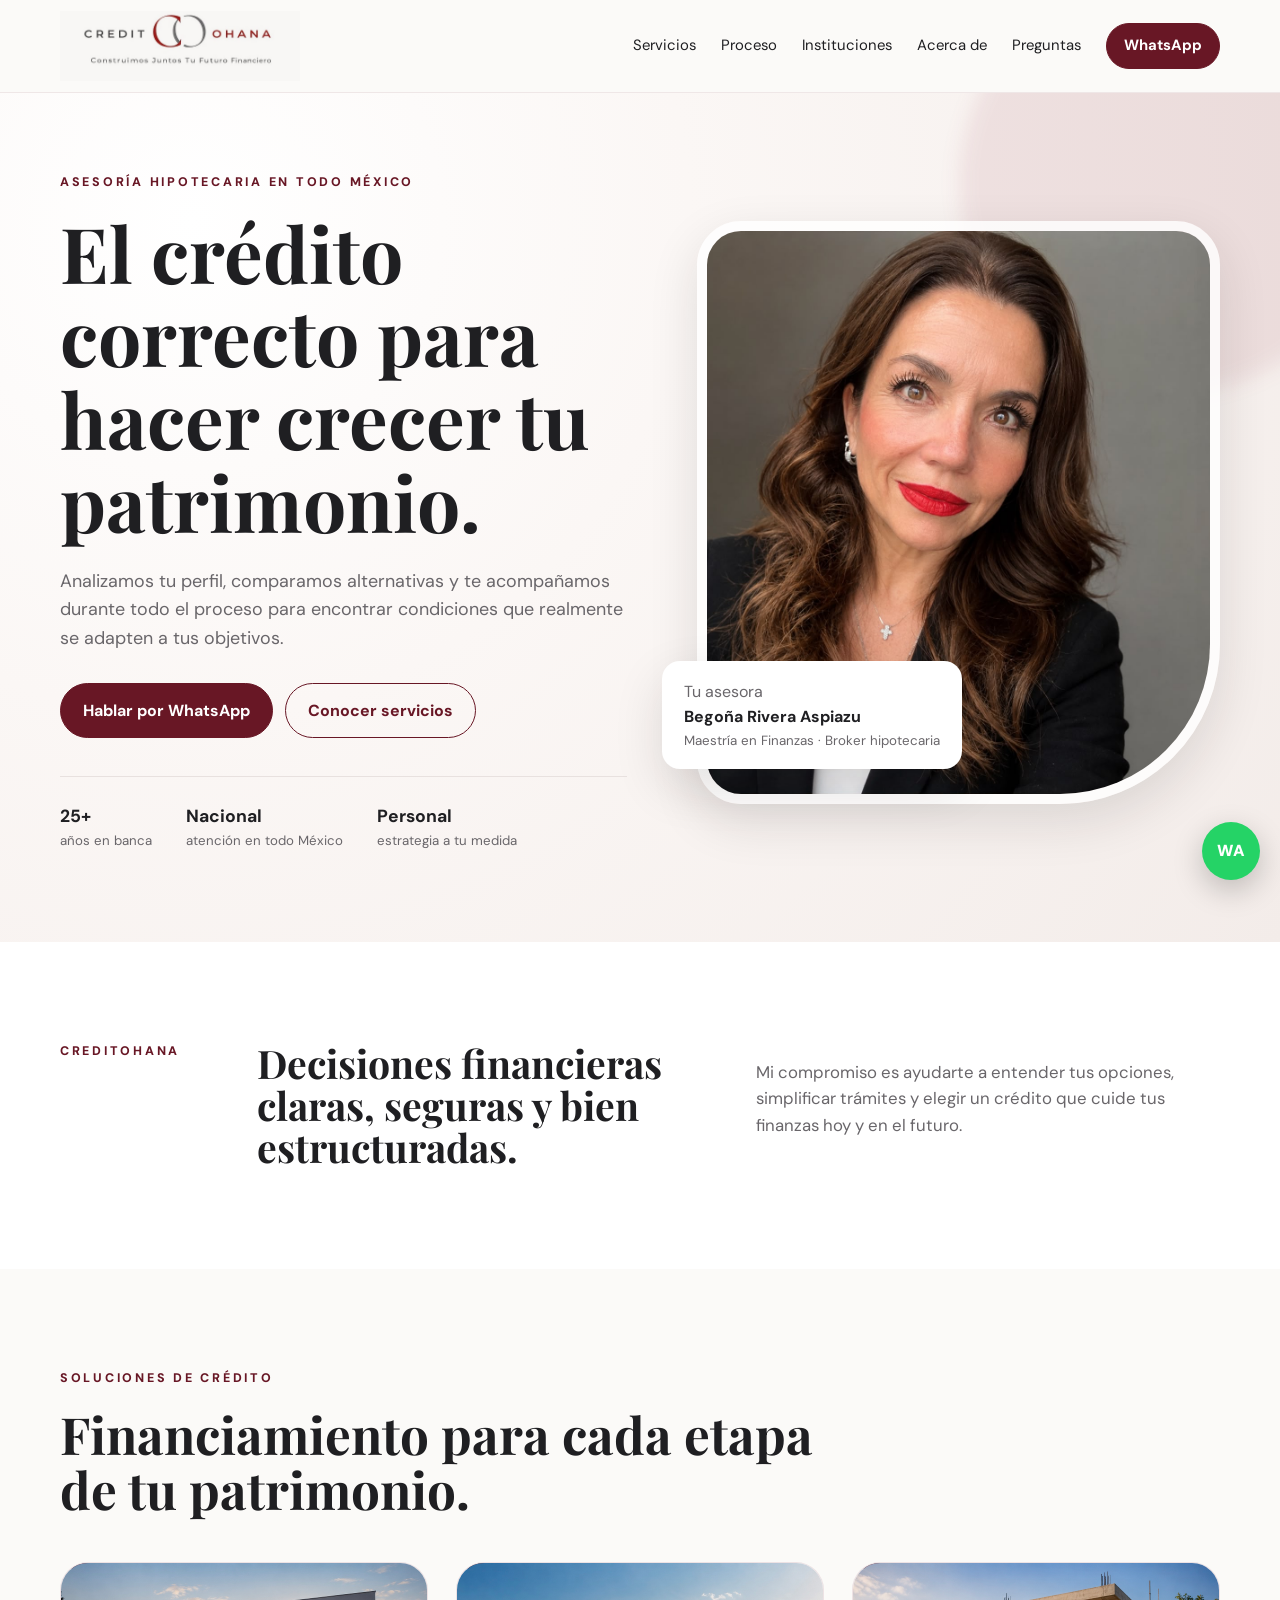
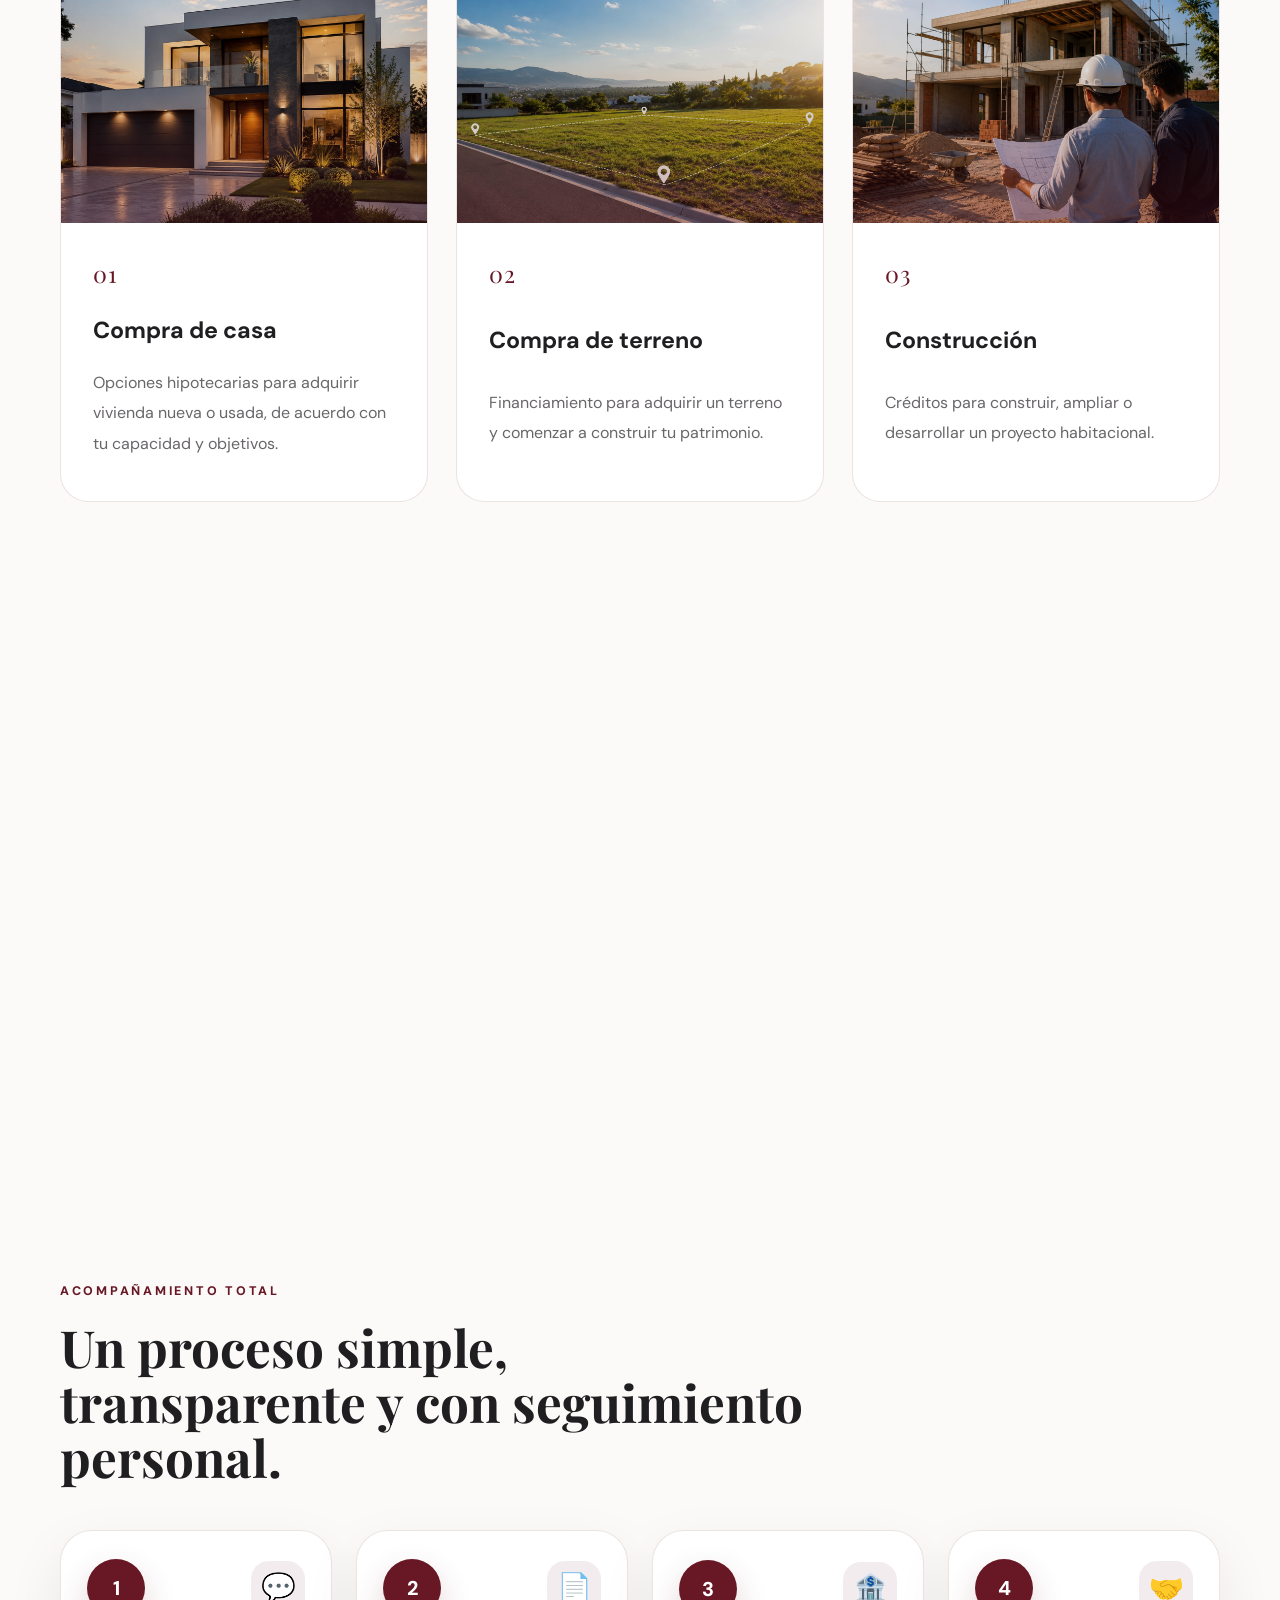
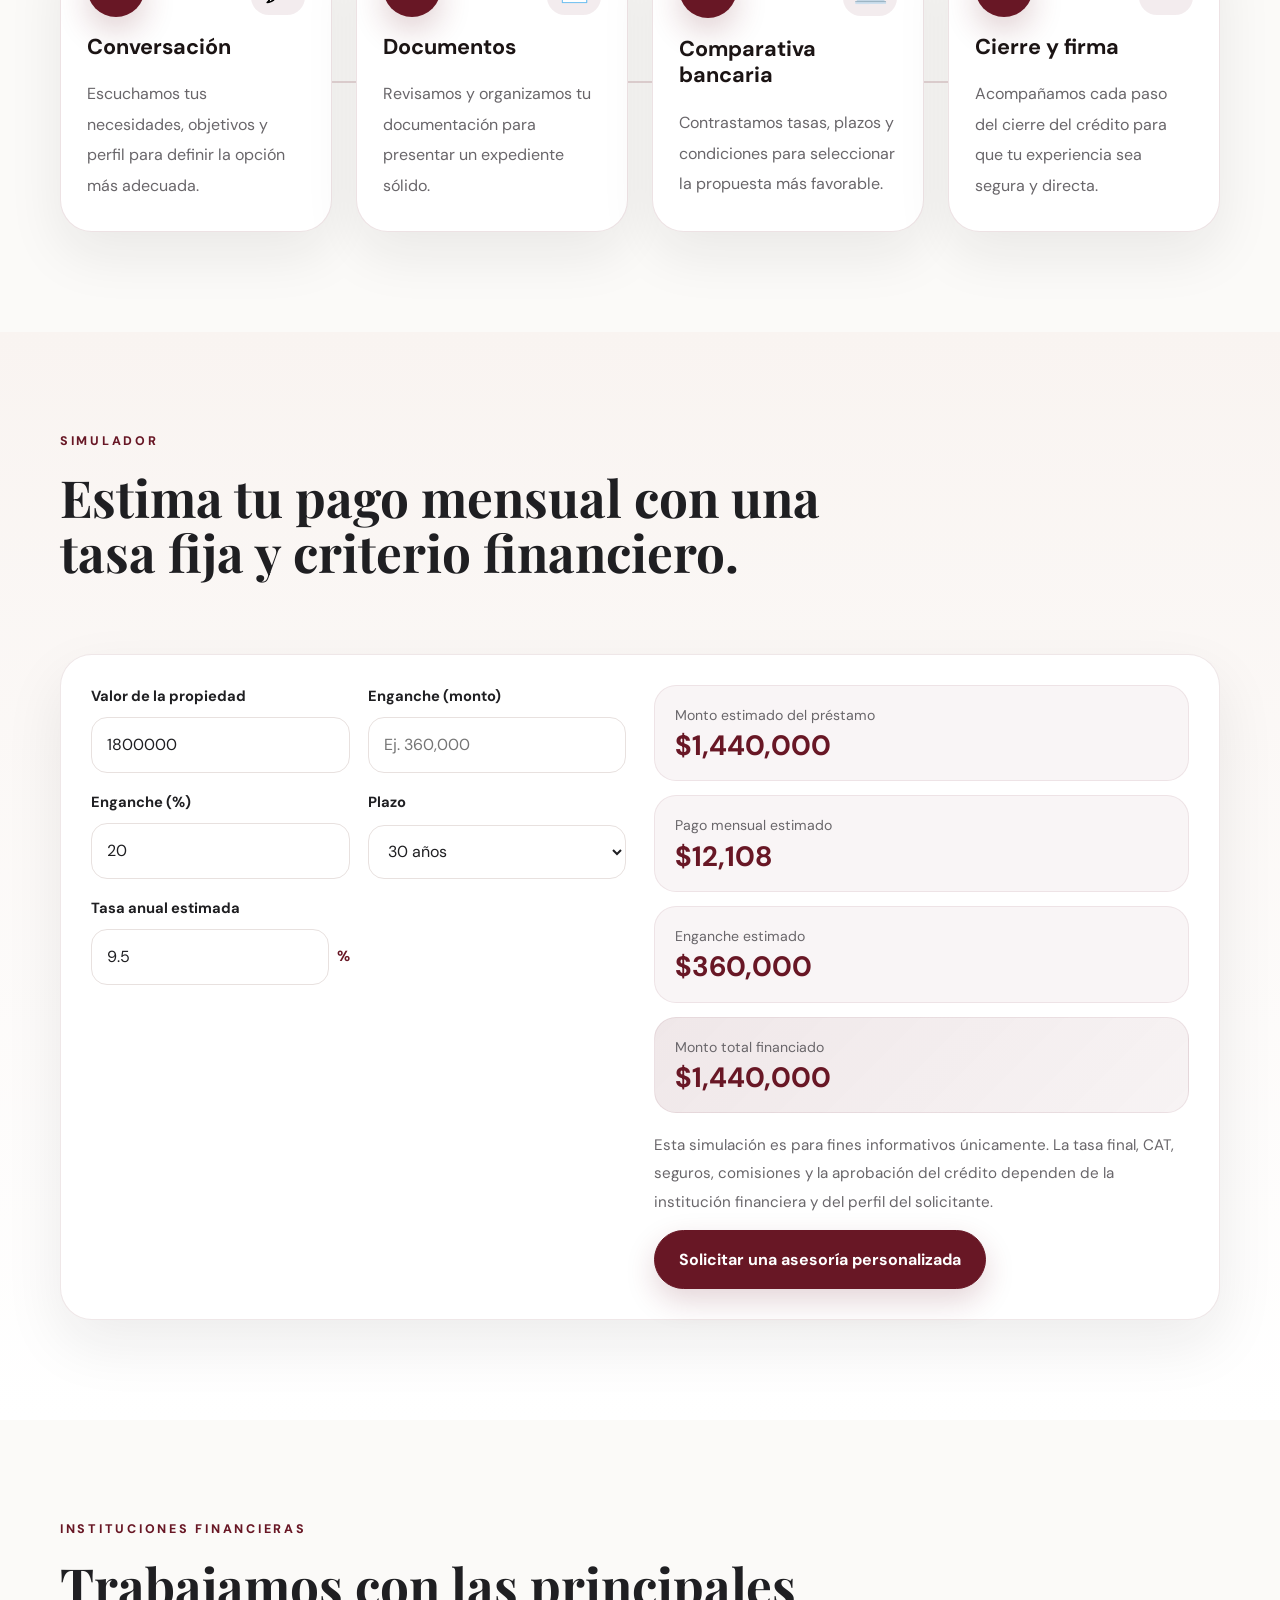
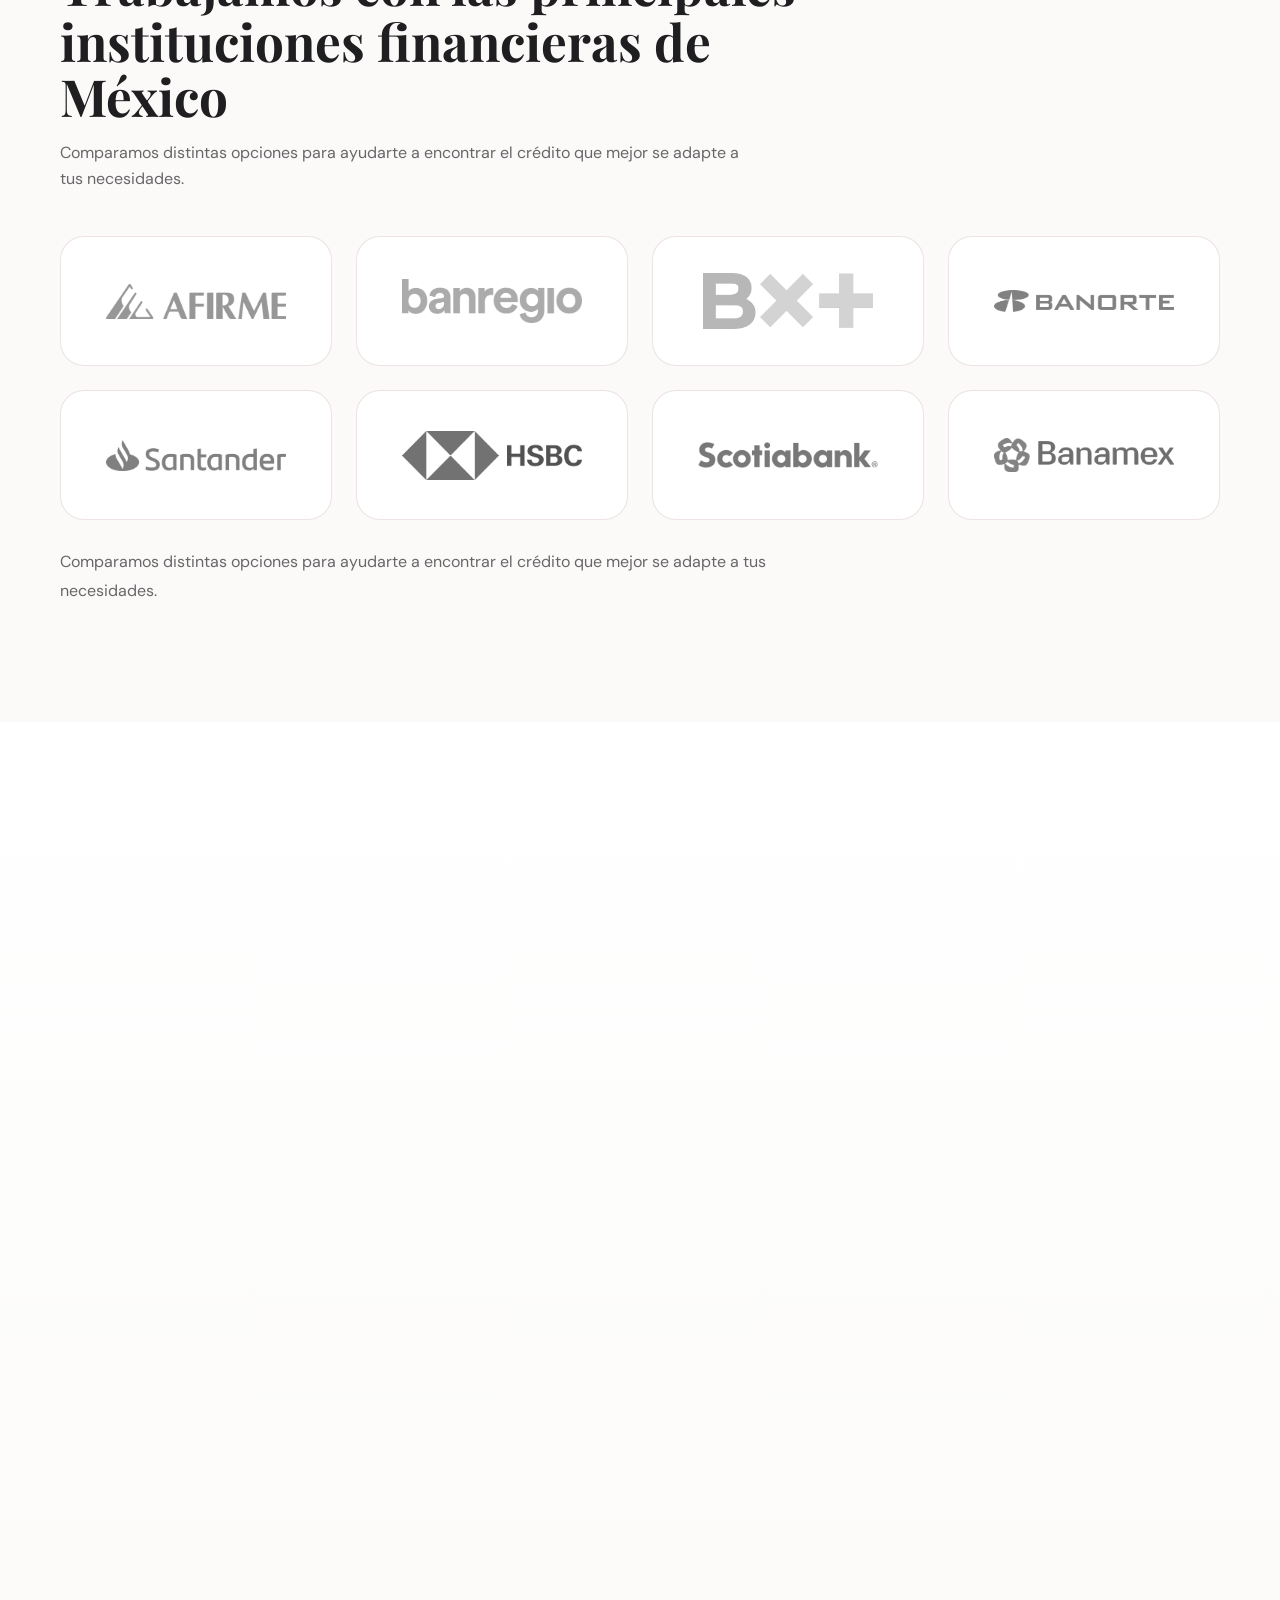
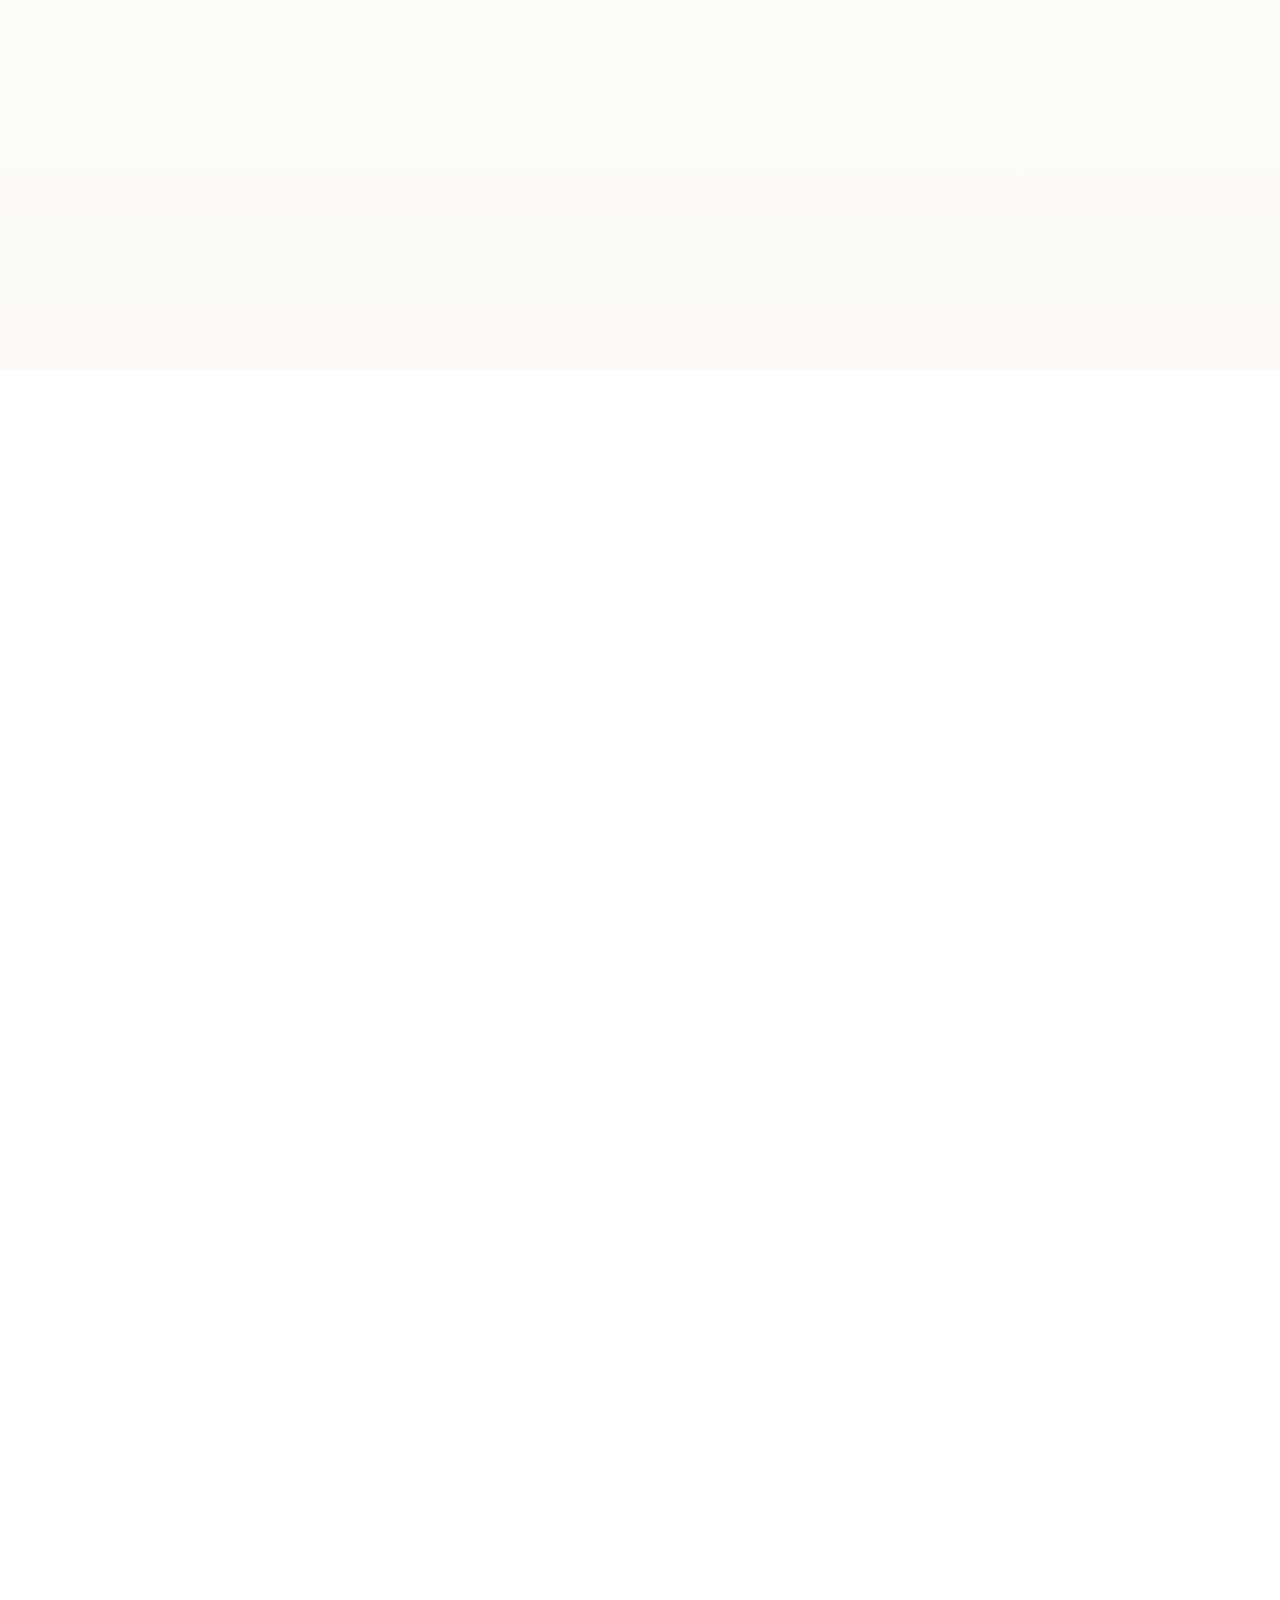
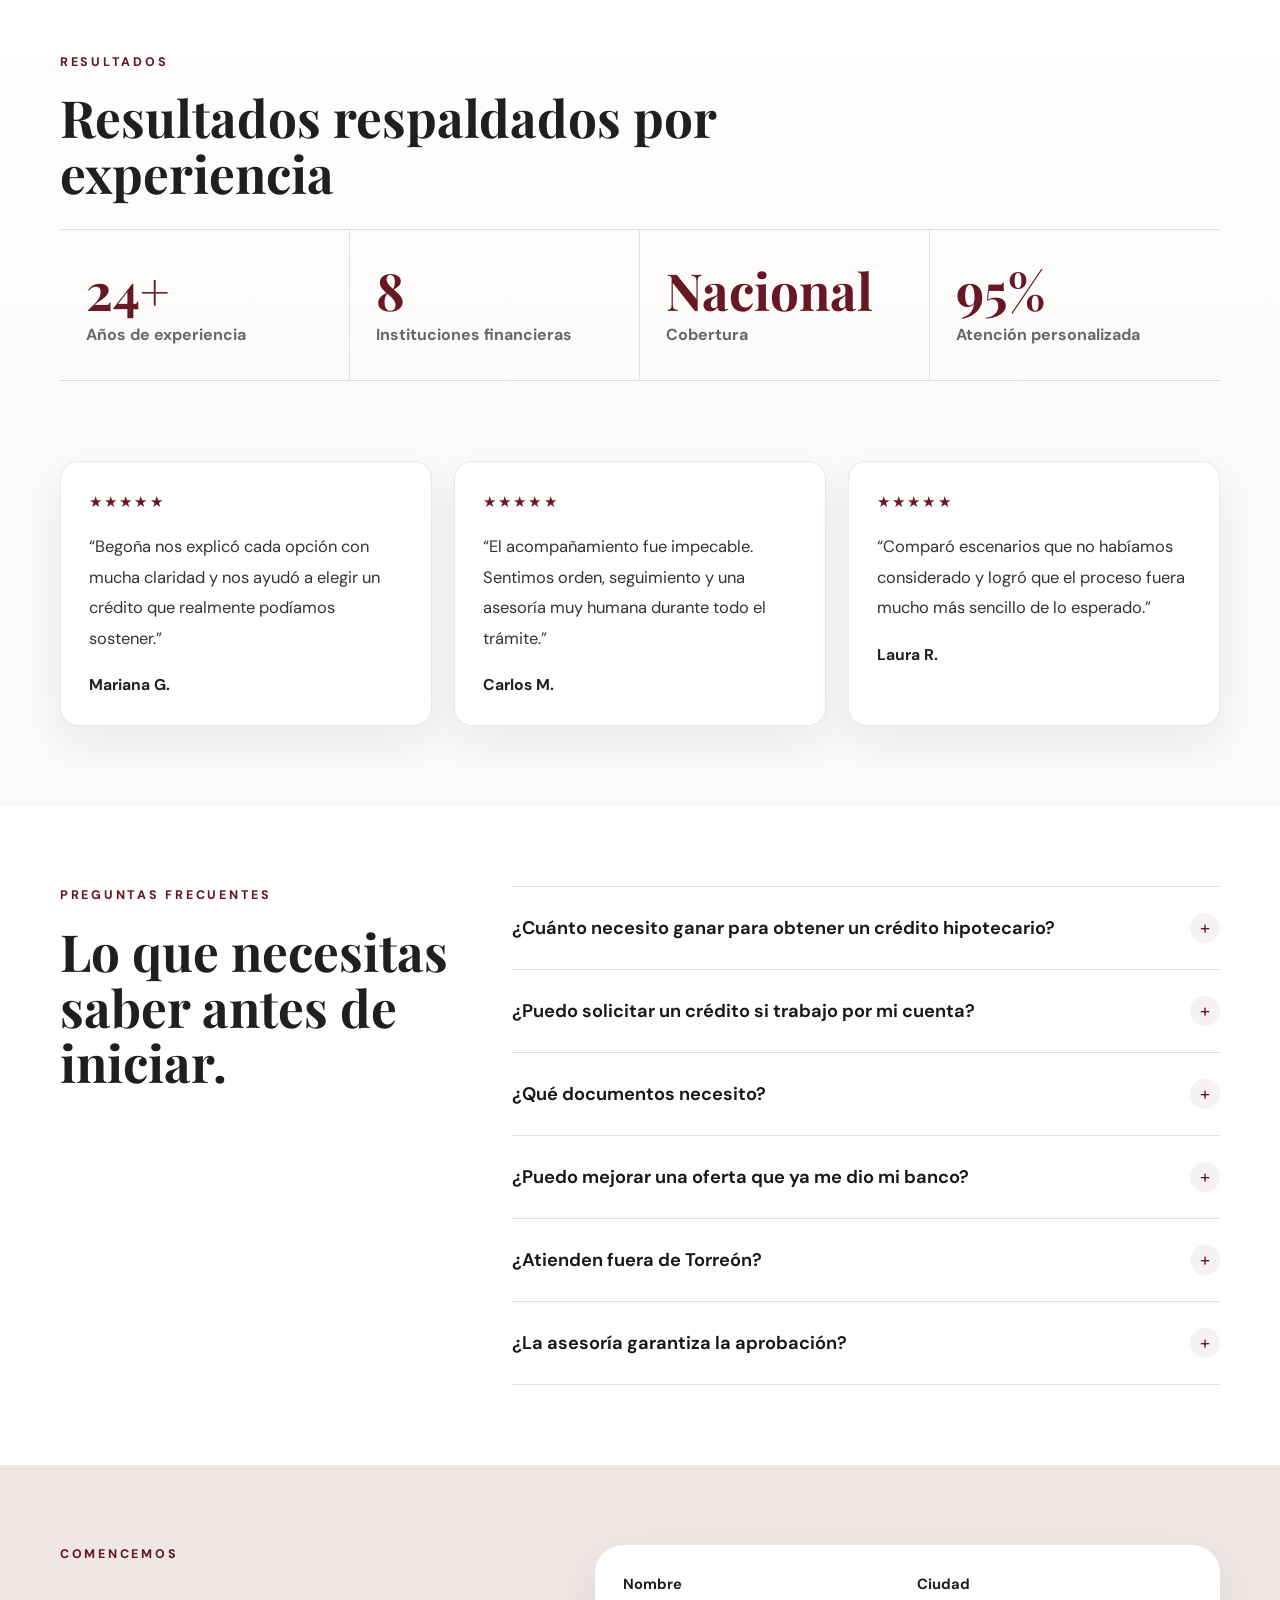
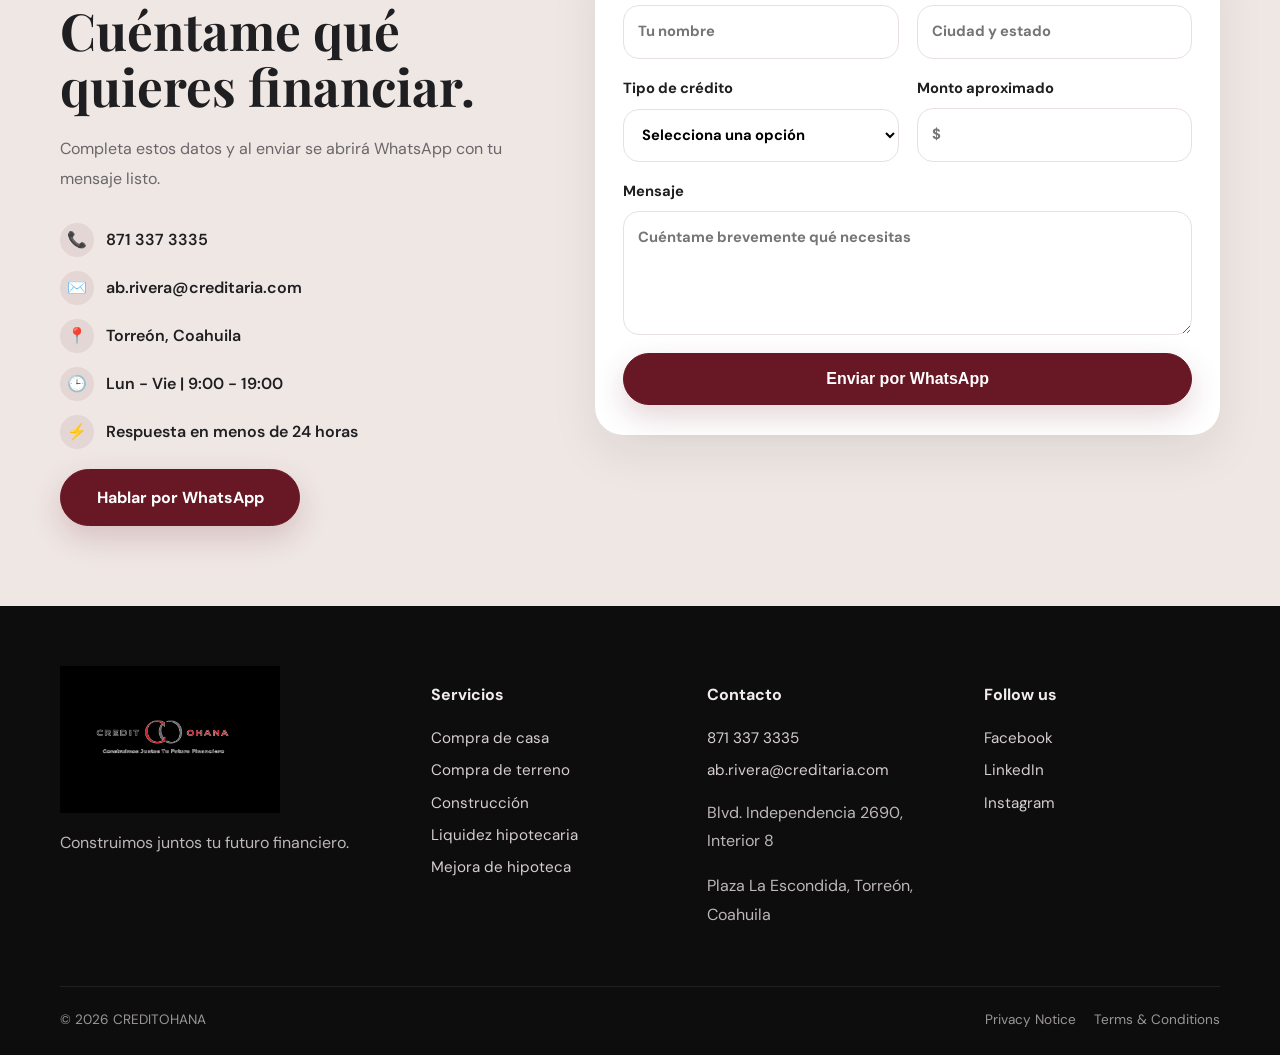
==== commit 490cfaca: "logo" ====
--- a/index.html
+++ b/index.html
@@ -15,7 +15,7 @@
   <header class="site-header" id="inicio">
     <div class="container nav-wrap">
       <a class="brand" href="#inicio" aria-label="Ir al inicio">
-        <img src="assets/images/logo-creditohana-claro.jpeg" alt="CREDITOHANA" />
+        <img src="assets/images/logo-creditohana-claro-nav.jpeg" alt="CREDITOHANA" />
       </a>
       <button class="menu-toggle" aria-expanded="false" aria-label="Abrir menú">☰</button>
       <nav class="nav-links" aria-label="Navegación principal">
--- a/styles.css
+++ b/styles.css
@@ -138,3 +138,9 @@
 @media(max-width:1024px){.why-grid{grid-template-columns:repeat(2,minmax(0,1fr));gap:20px}.why-card{min-height:0;padding:26px}.why-card:hover{transform:none}.why-highlight{margin-top:30px;padding:30px}}
 
 @media(max-width:600px){.why-heading{text-align:left}.why-heading p:last-child{margin-top:16px}.why-grid{grid-template-columns:1fr}.why-card{padding:22px;border-radius:20px}.why-card::after{left:22px;right:22px}.why-highlight{padding:24px;text-align:left;justify-items:start;border-radius:22px}.why-highlight .btn{width:100%;min-width:0}}
+
+.nav-wrap{height:92px}.brand{display:flex;align-items:center;flex:0 0 auto;max-width:250px}.brand img,.site-header .brand img{width:240px;height:auto;max-height:72px;object-fit:contain;object-position:center;mix-blend-mode:multiply}
+
+@media(max-width:1024px){.nav-wrap{height:82px;display:grid;grid-template-columns:minmax(0,1fr) auto;gap:16px}.brand{max-width:210px}.brand img,.site-header .brand img{width:clamp(190px,27vw,210px);max-height:64px}button.menu-toggle{display:grid!important;place-items:center;width:44px;height:44px;margin-left:auto;position:relative;z-index:2;background:rgba(104,23,37,.08);color:var(--wine)}}
+
+@media(max-width:600px){.nav-wrap{height:74px}.brand{max-width:68%}.brand img,.site-header .brand img{width:clamp(150px,43vw,170px);max-height:54px}button.menu-toggle{width:42px;height:42px}}
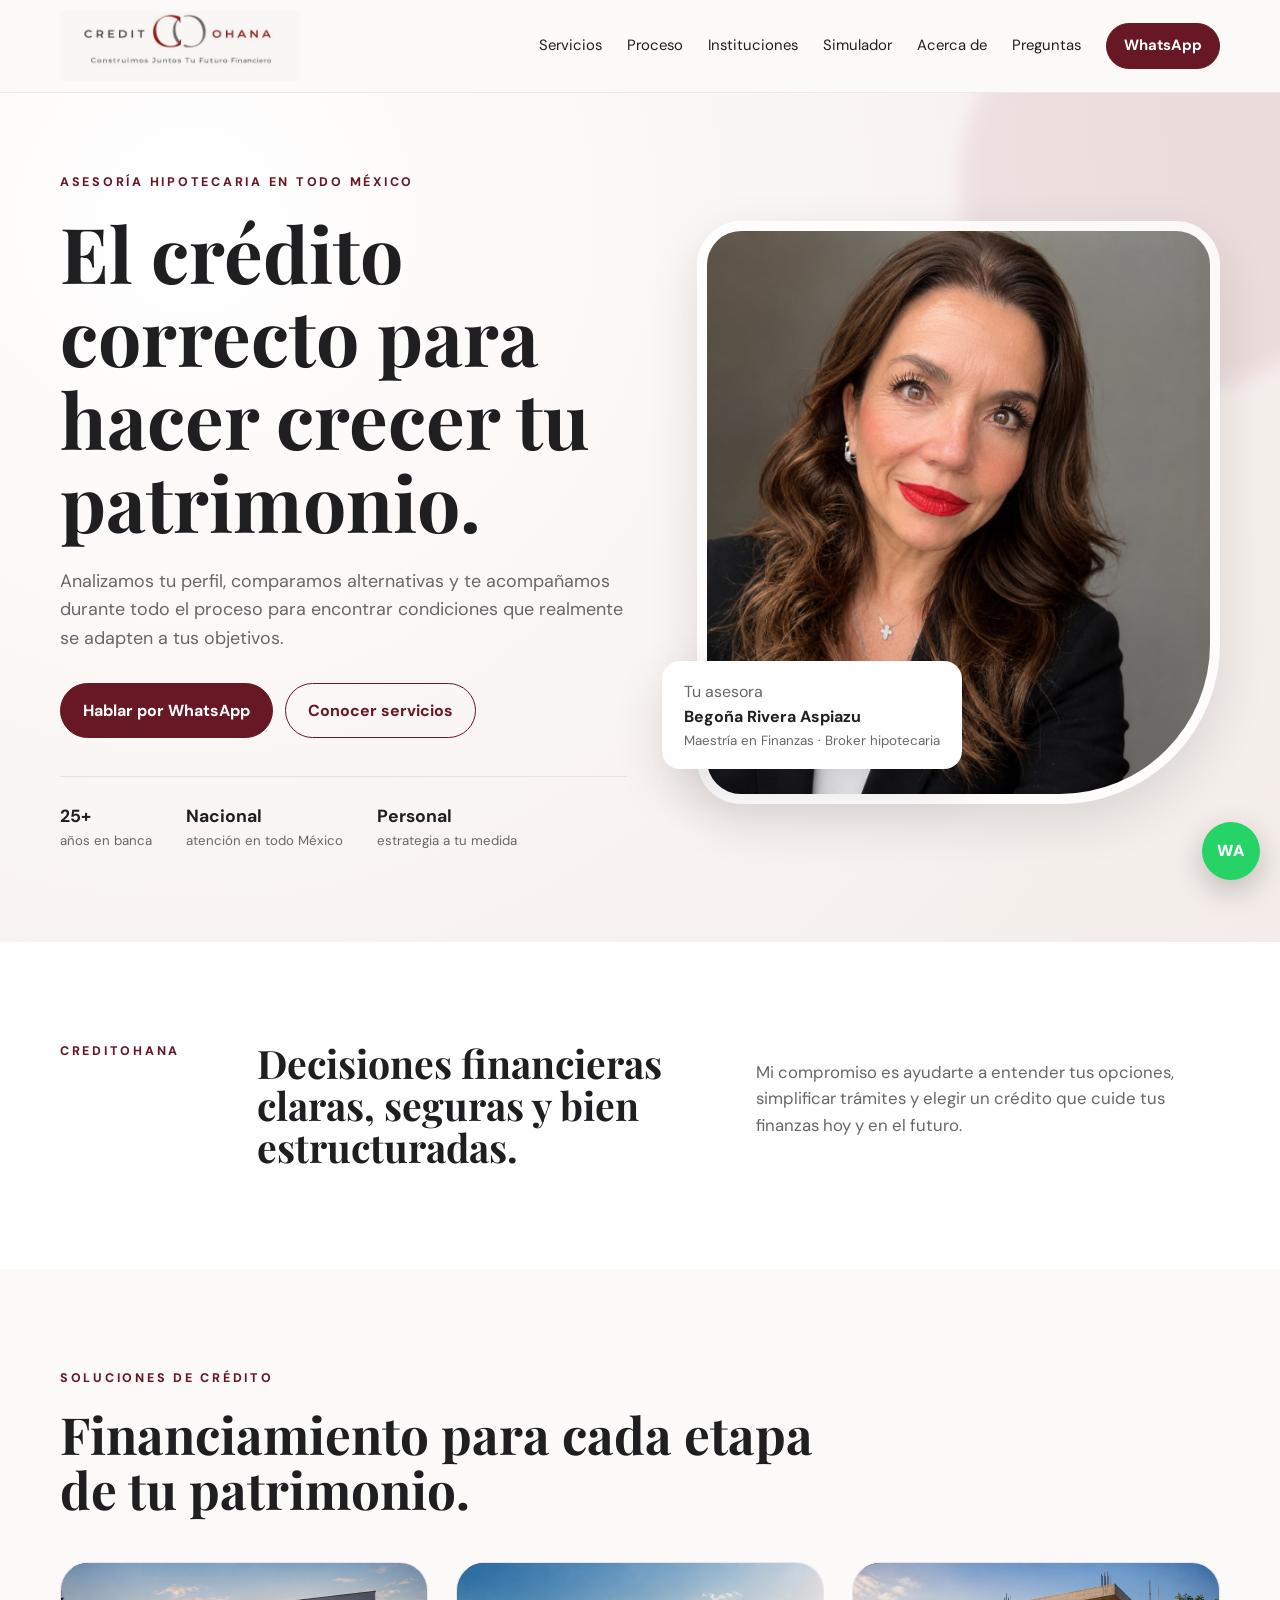
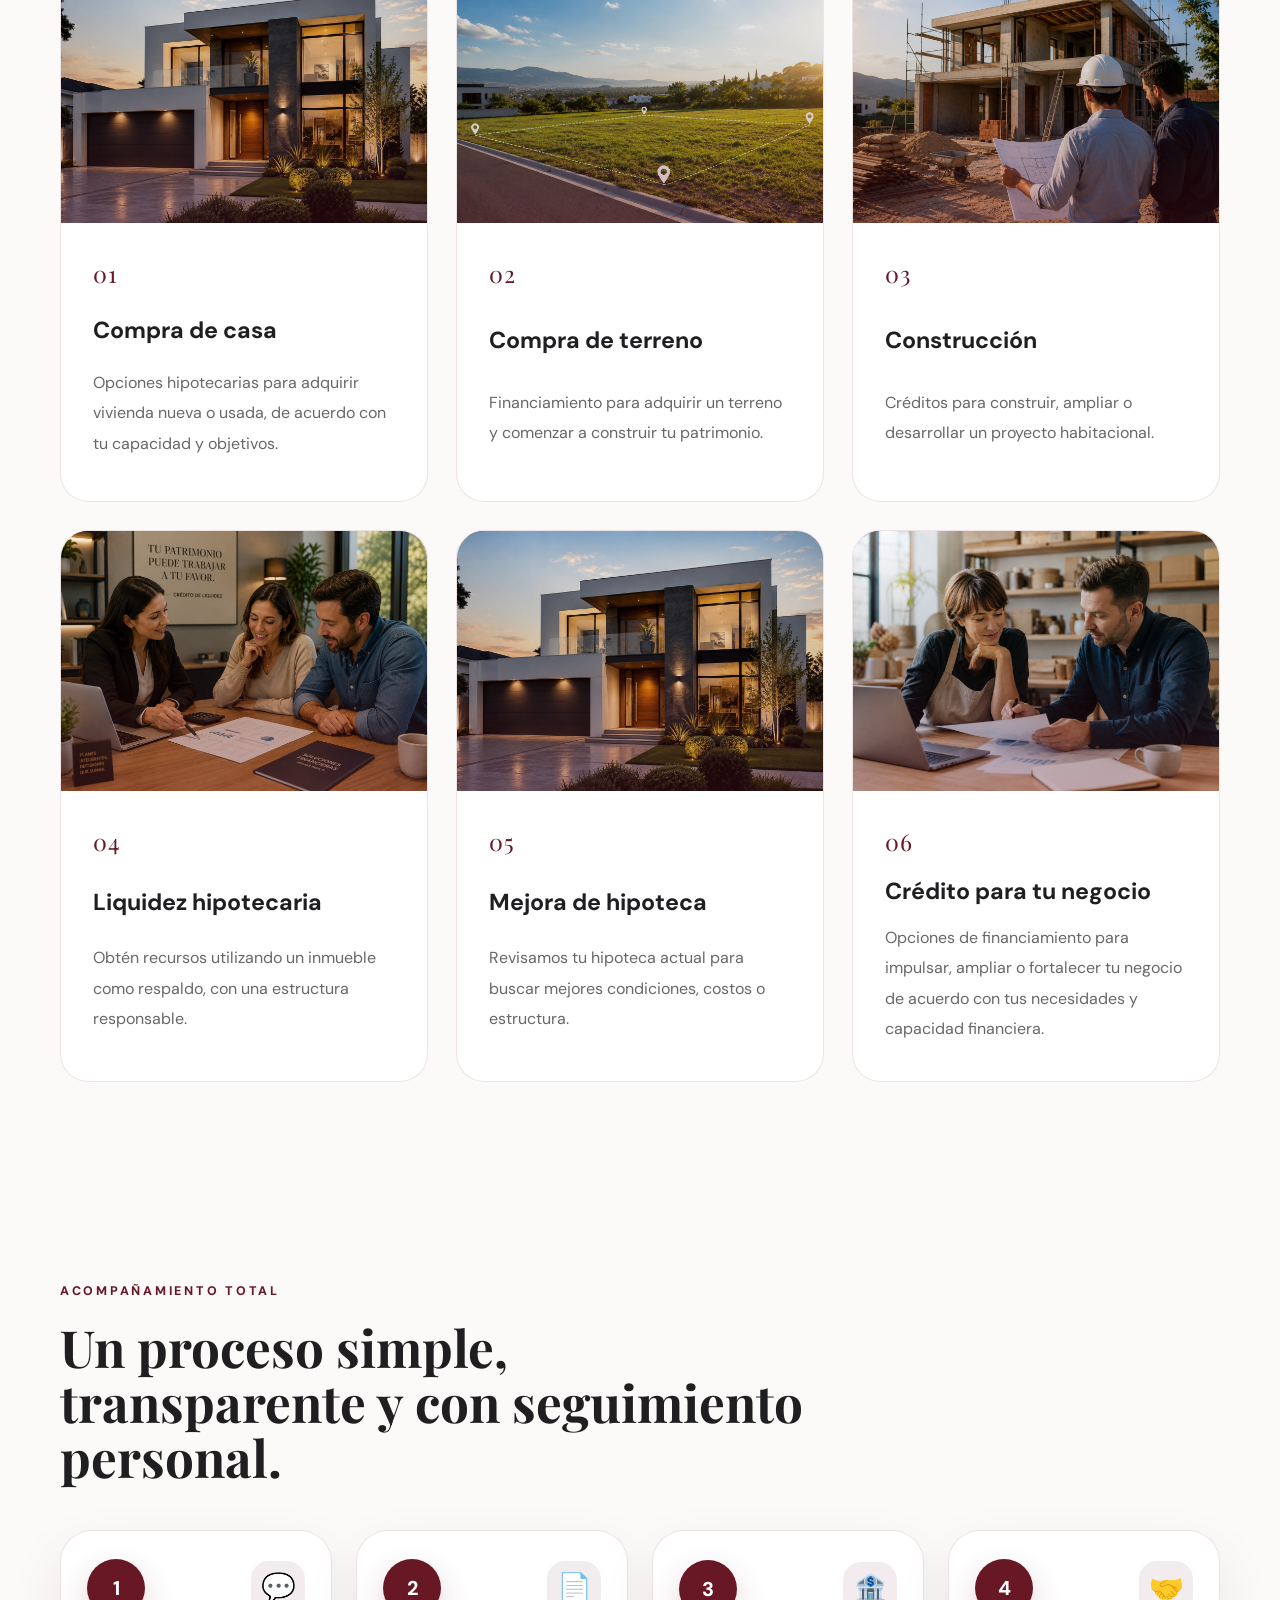
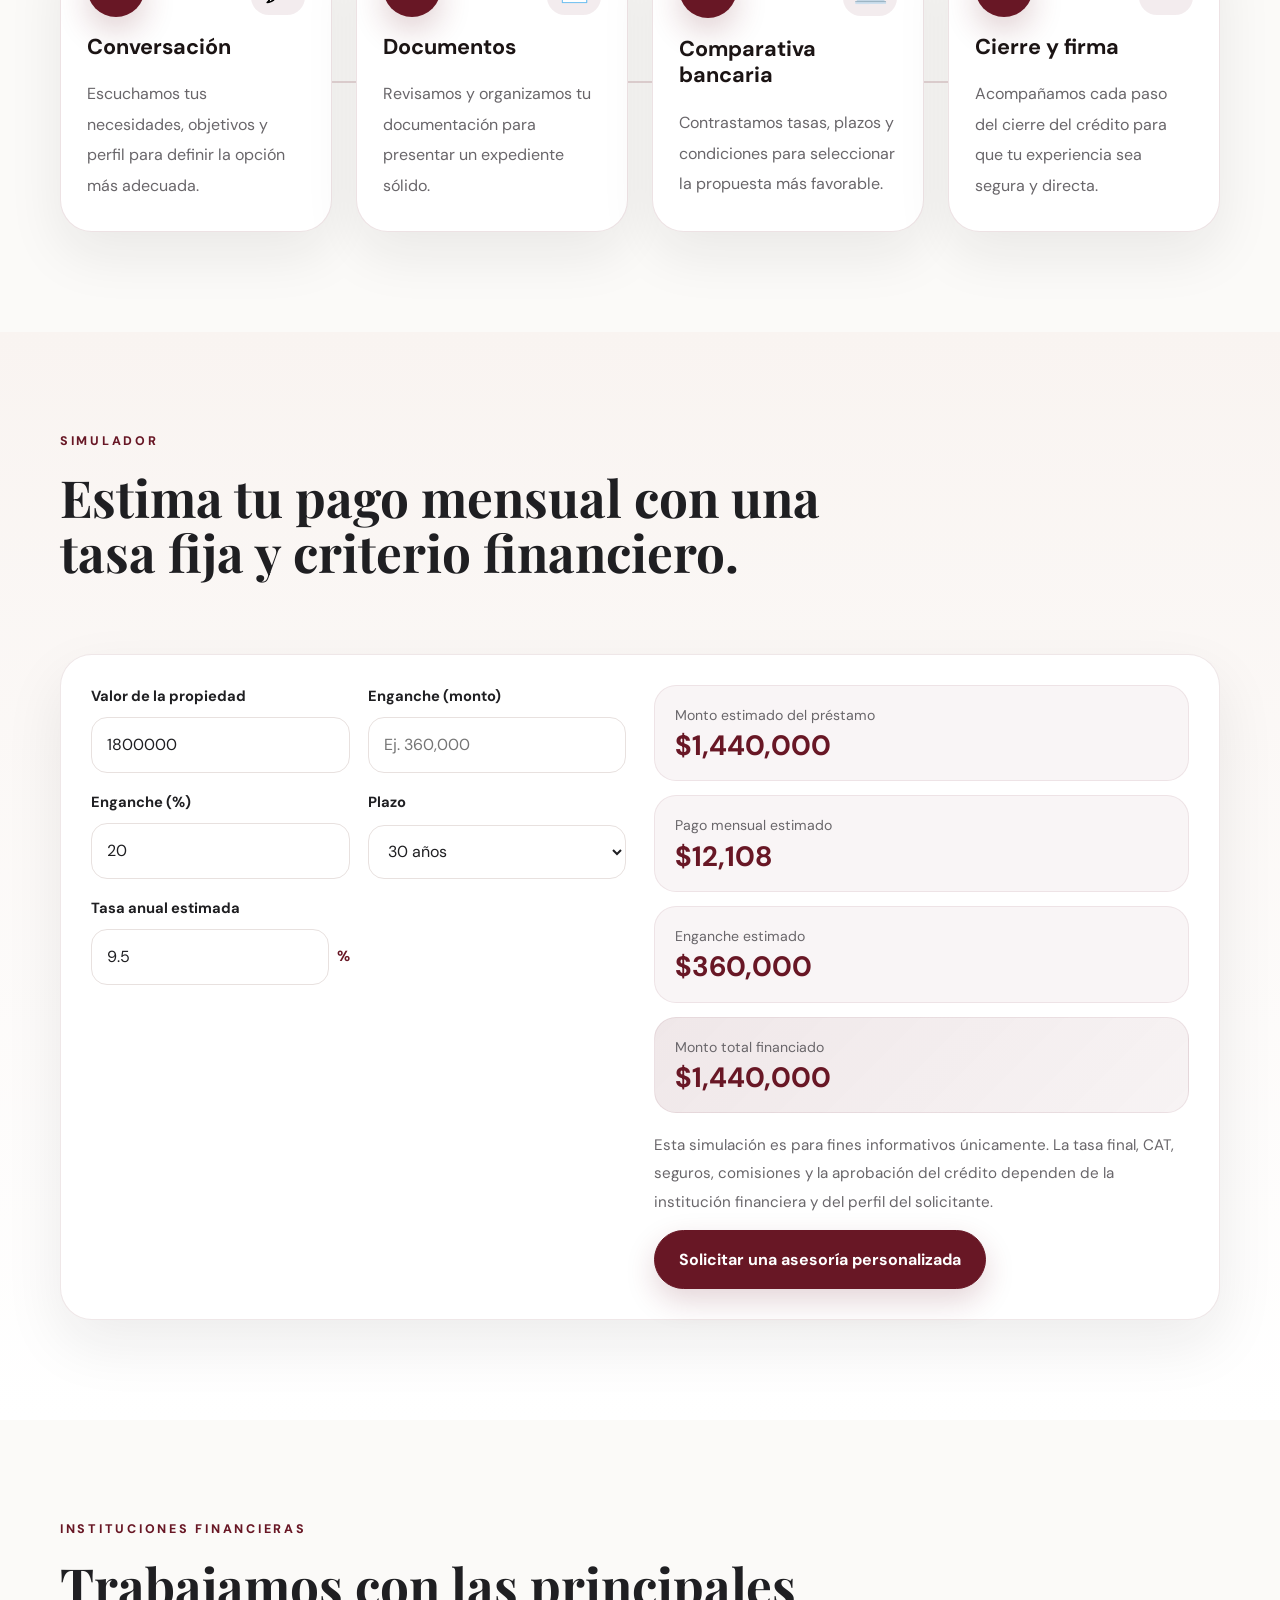
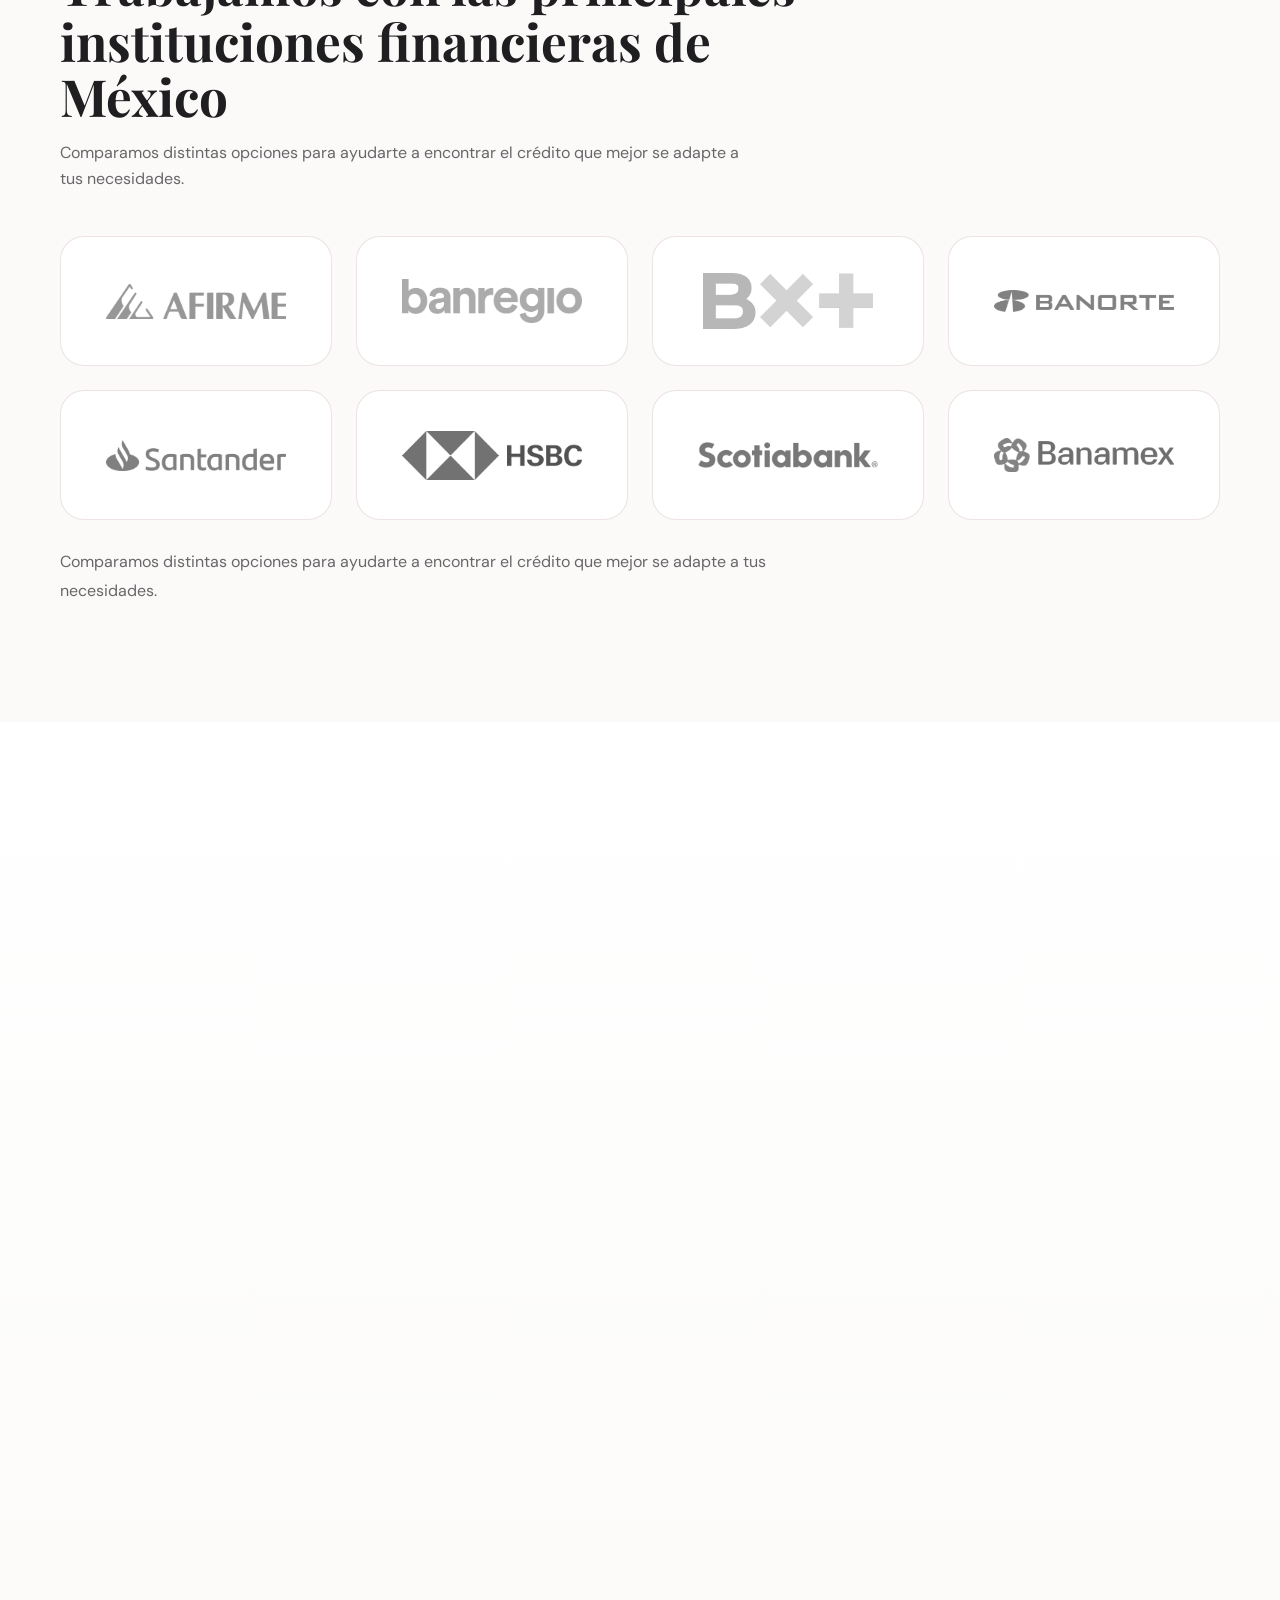
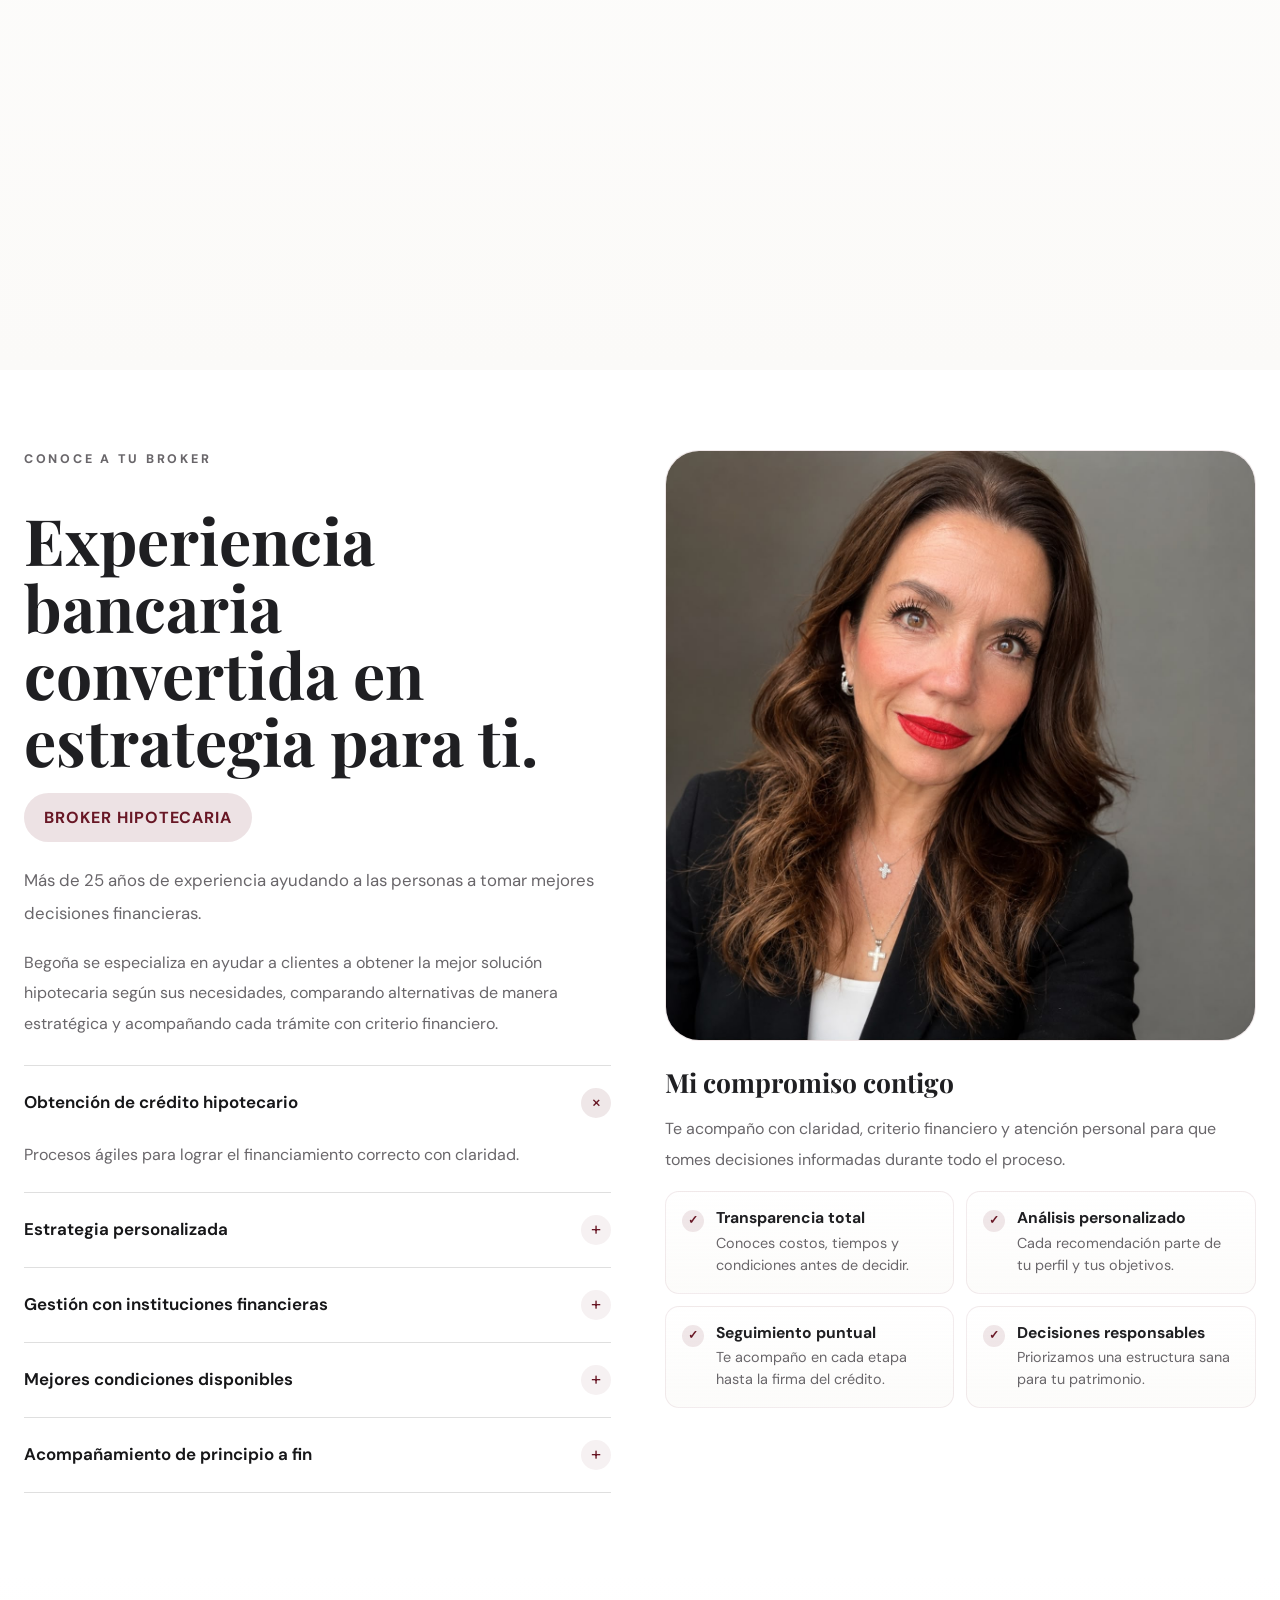
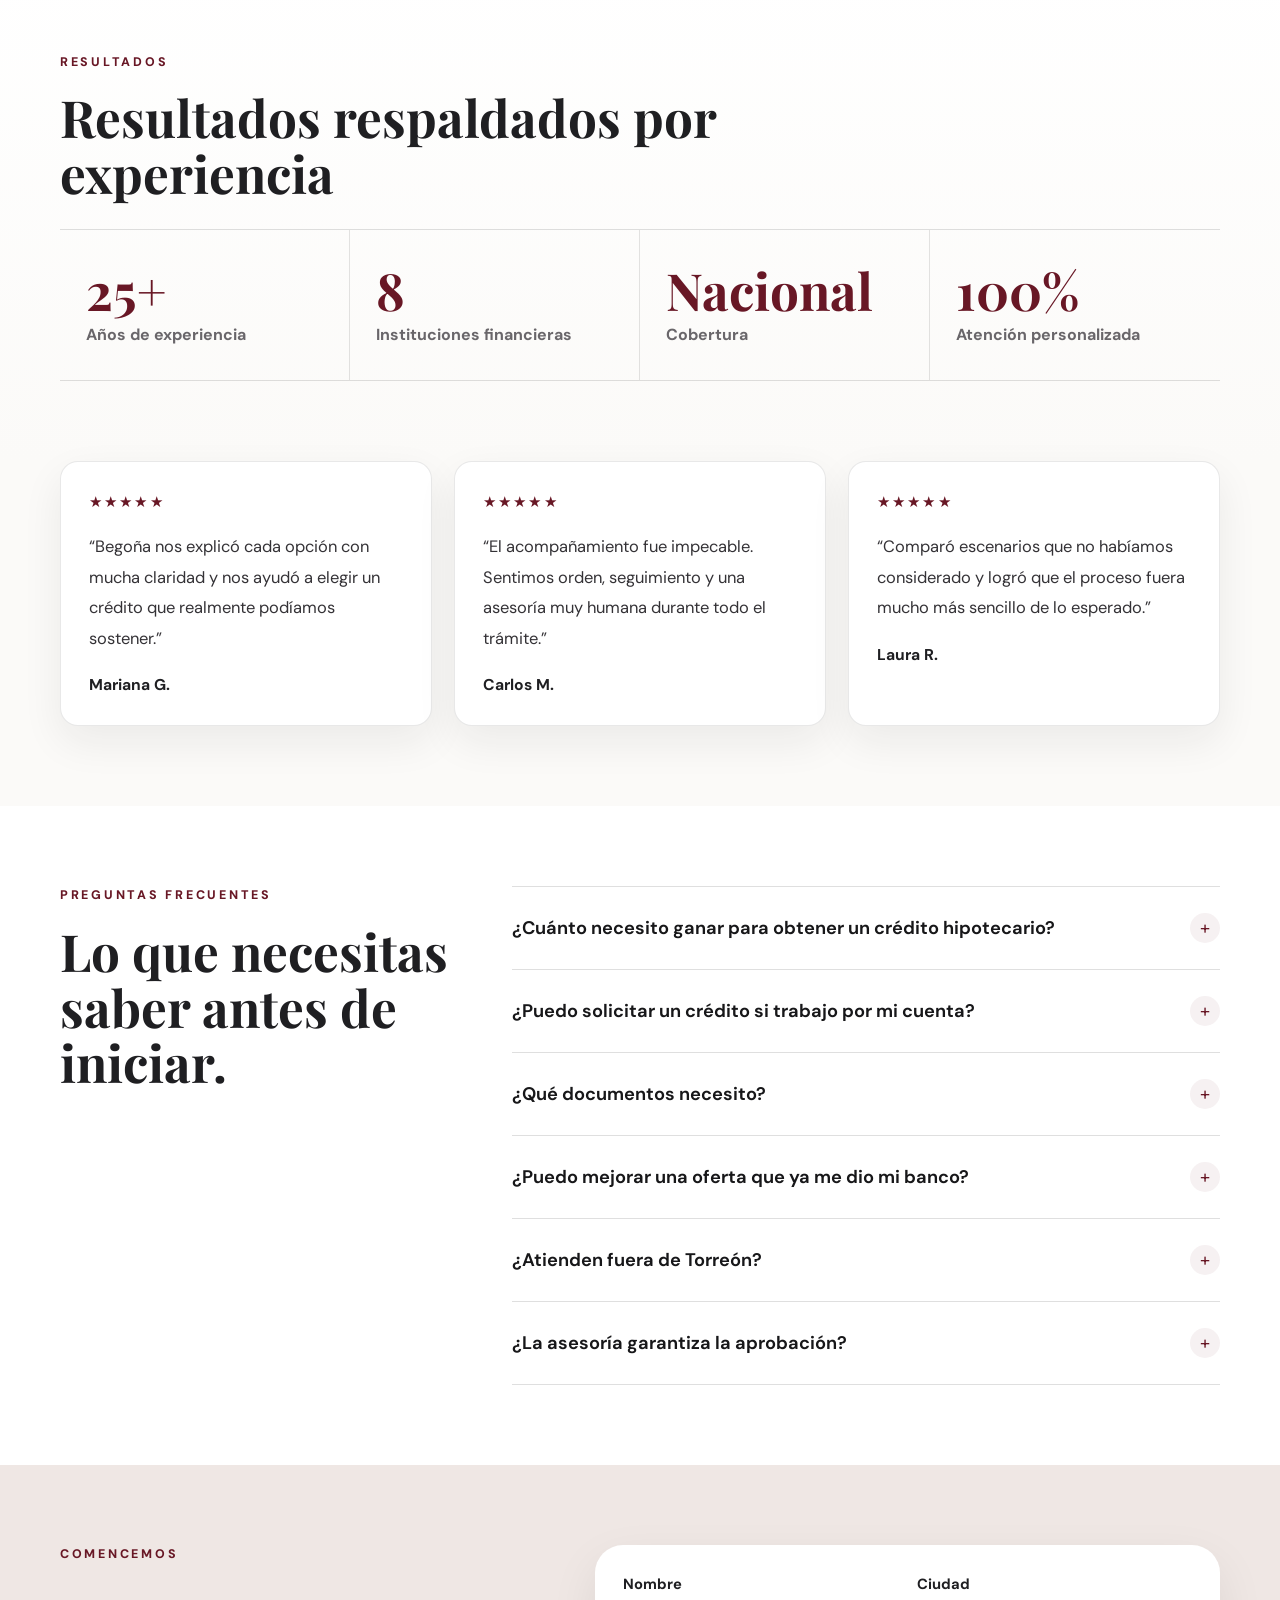
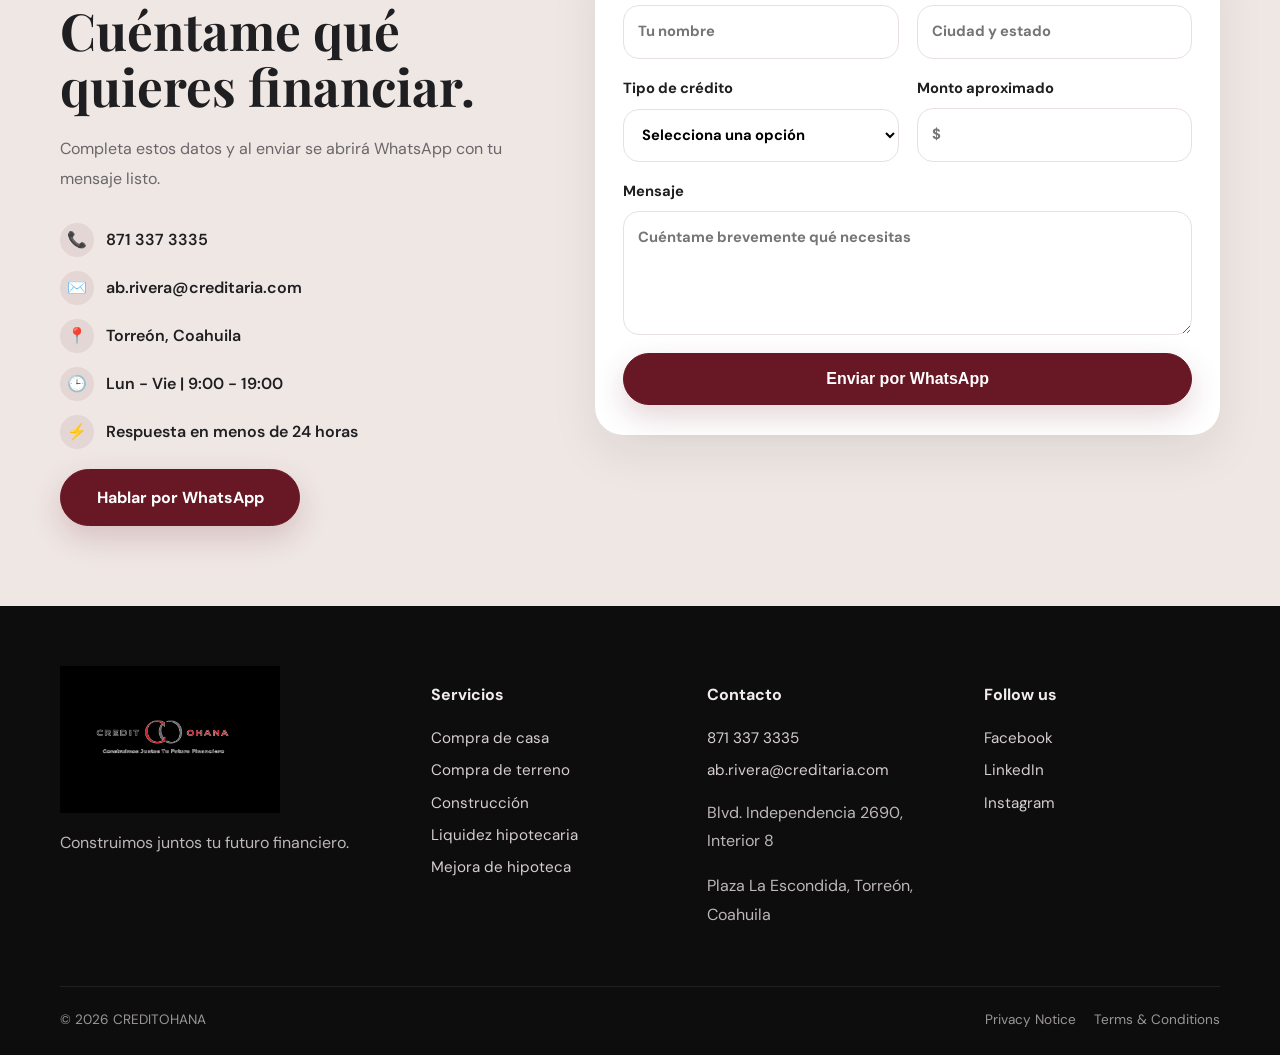
==== commit a6c75f6b: "simualtorbotton" ====
--- a/index.html
+++ b/index.html
@@ -22,6 +22,7 @@
         <a href="#servicios">Servicios</a>
         <a href="#proceso">Proceso</a>
         <a href="#bancos">Instituciones</a>
+        <a href="#simulador">Simulador</a>
         <a href="#nosotros">Acerca de</a>
         <a href="#faq">Preguntas</a>
         <a class="btn btn-sm" href="https://wa.me/528713373335?text=Hola%20Bego%C3%B1a%2C%20quiero%20informaci%C3%B3n%20sobre%20un%20cr%C3%A9dito." target="_blank" rel="noopener">WhatsApp</a>
--- a/styles.css
+++ b/styles.css
@@ -141,6 +141,10 @@
 
 .nav-wrap{height:92px}.brand{display:flex;align-items:center;flex:0 0 auto;max-width:250px}.brand img,.site-header .brand img{width:240px;height:auto;max-height:72px;object-fit:contain;object-position:center;mix-blend-mode:multiply}
 
-@media(max-width:1024px){.nav-wrap{height:82px;display:grid;grid-template-columns:minmax(0,1fr) auto;gap:16px}.brand{max-width:210px}.brand img,.site-header .brand img{width:clamp(190px,27vw,210px);max-height:64px}button.menu-toggle{display:grid!important;place-items:center;width:44px;height:44px;margin-left:auto;position:relative;z-index:2;background:rgba(104,23,37,.08);color:var(--wine)}}
+@media(max-width:1024px){.nav-wrap{height:82px;display:grid;grid-template-columns:minmax(0,1fr) auto;gap:16px;position:relative}.brand{max-width:210px}.brand img,.site-header .brand img{width:clamp(190px,27vw,210px);max-height:64px}button.menu-toggle{display:grid!important;place-items:center;width:44px;height:44px;margin-left:auto;position:absolute;right:20px;top:50%;transform:translateY(-50%);z-index:2;background:rgba(104,23,37,.08);color:var(--wine)}}
 
 @media(max-width:600px){.nav-wrap{height:74px}.brand{max-width:68%}.brand img,.site-header .brand img{width:clamp(150px,43vw,170px);max-height:54px}button.menu-toggle{width:42px;height:42px}}
+
+@media(max-width:1024px){.site-header .menu-toggle{display:flex!important;align-items:center;justify-content:center;position:fixed;top:16px;right:20px;width:44px;height:44px;border-radius:50%;background:rgba(104,23,37,.08);color:var(--wine);font-size:1.6rem;z-index:80}}
+
+@media(max-width:600px){.site-header .menu-toggle{top:16px;right:20px;width:42px;height:42px}}
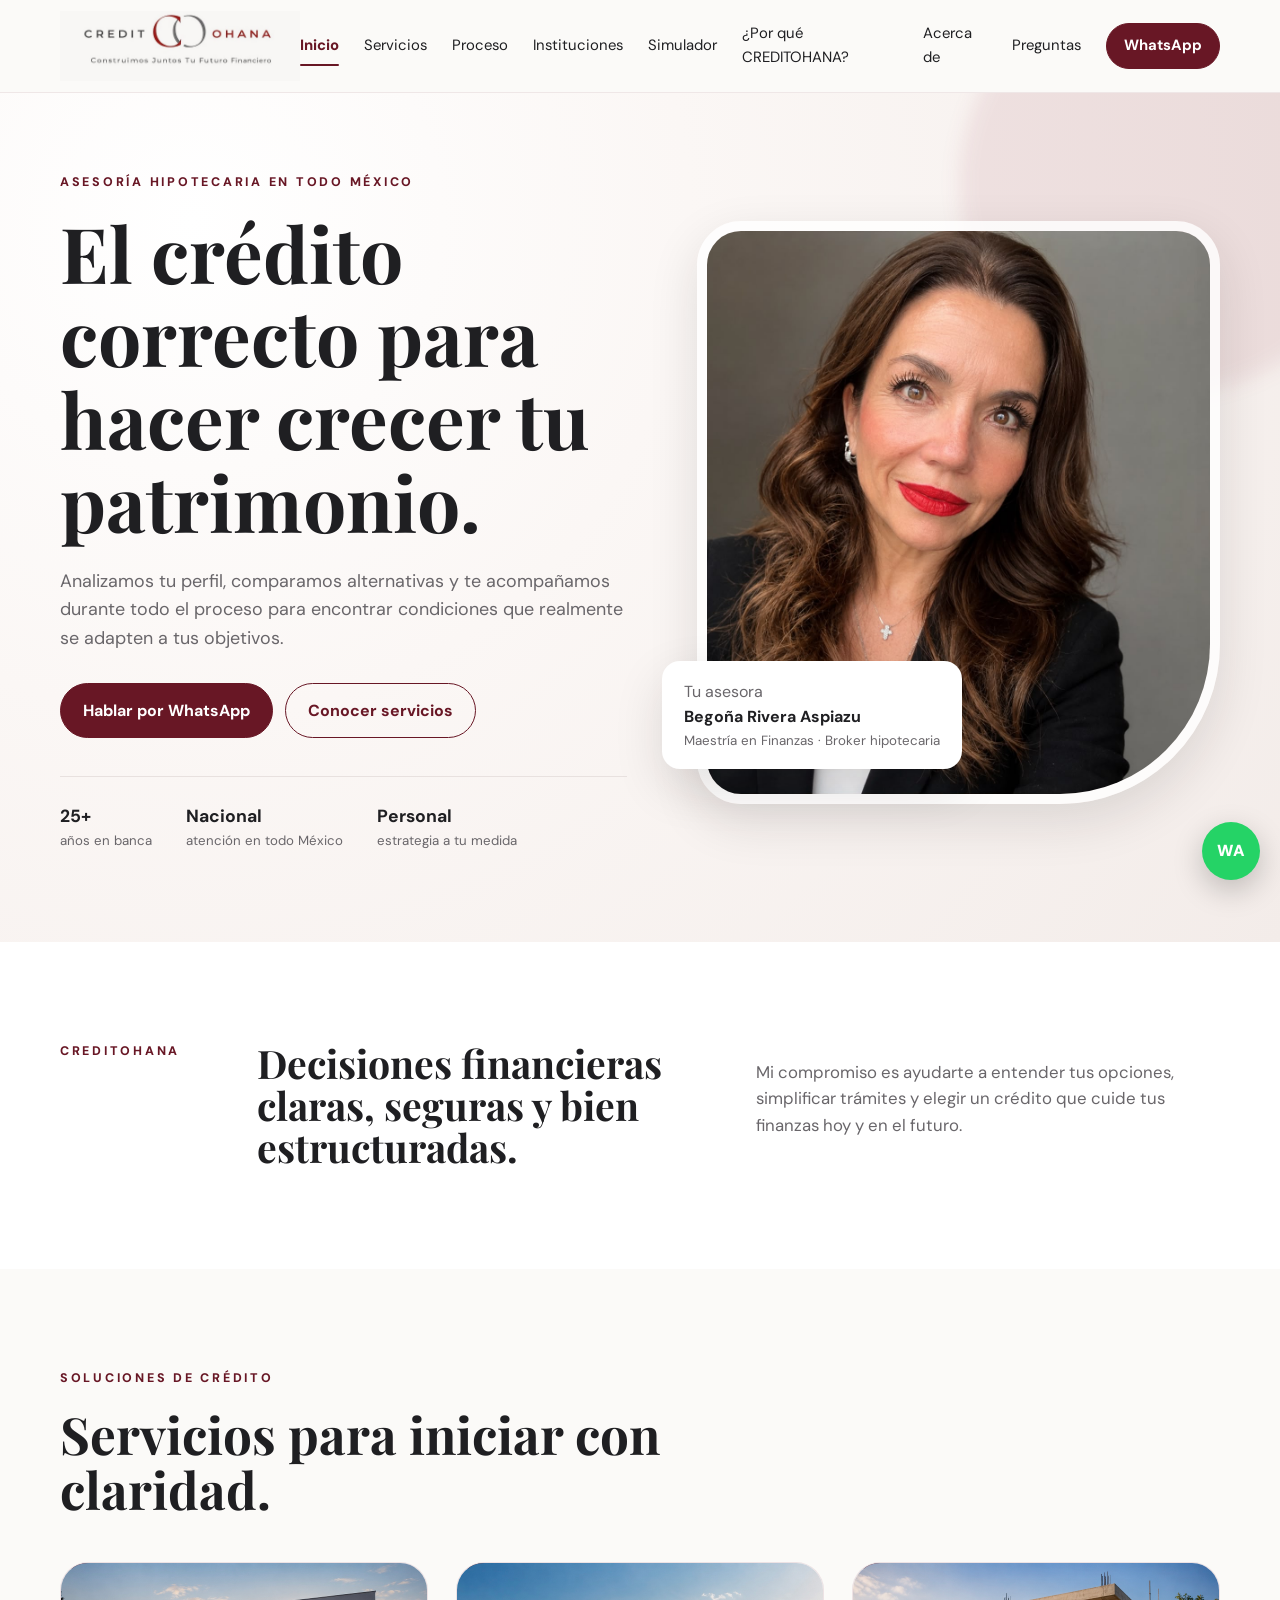
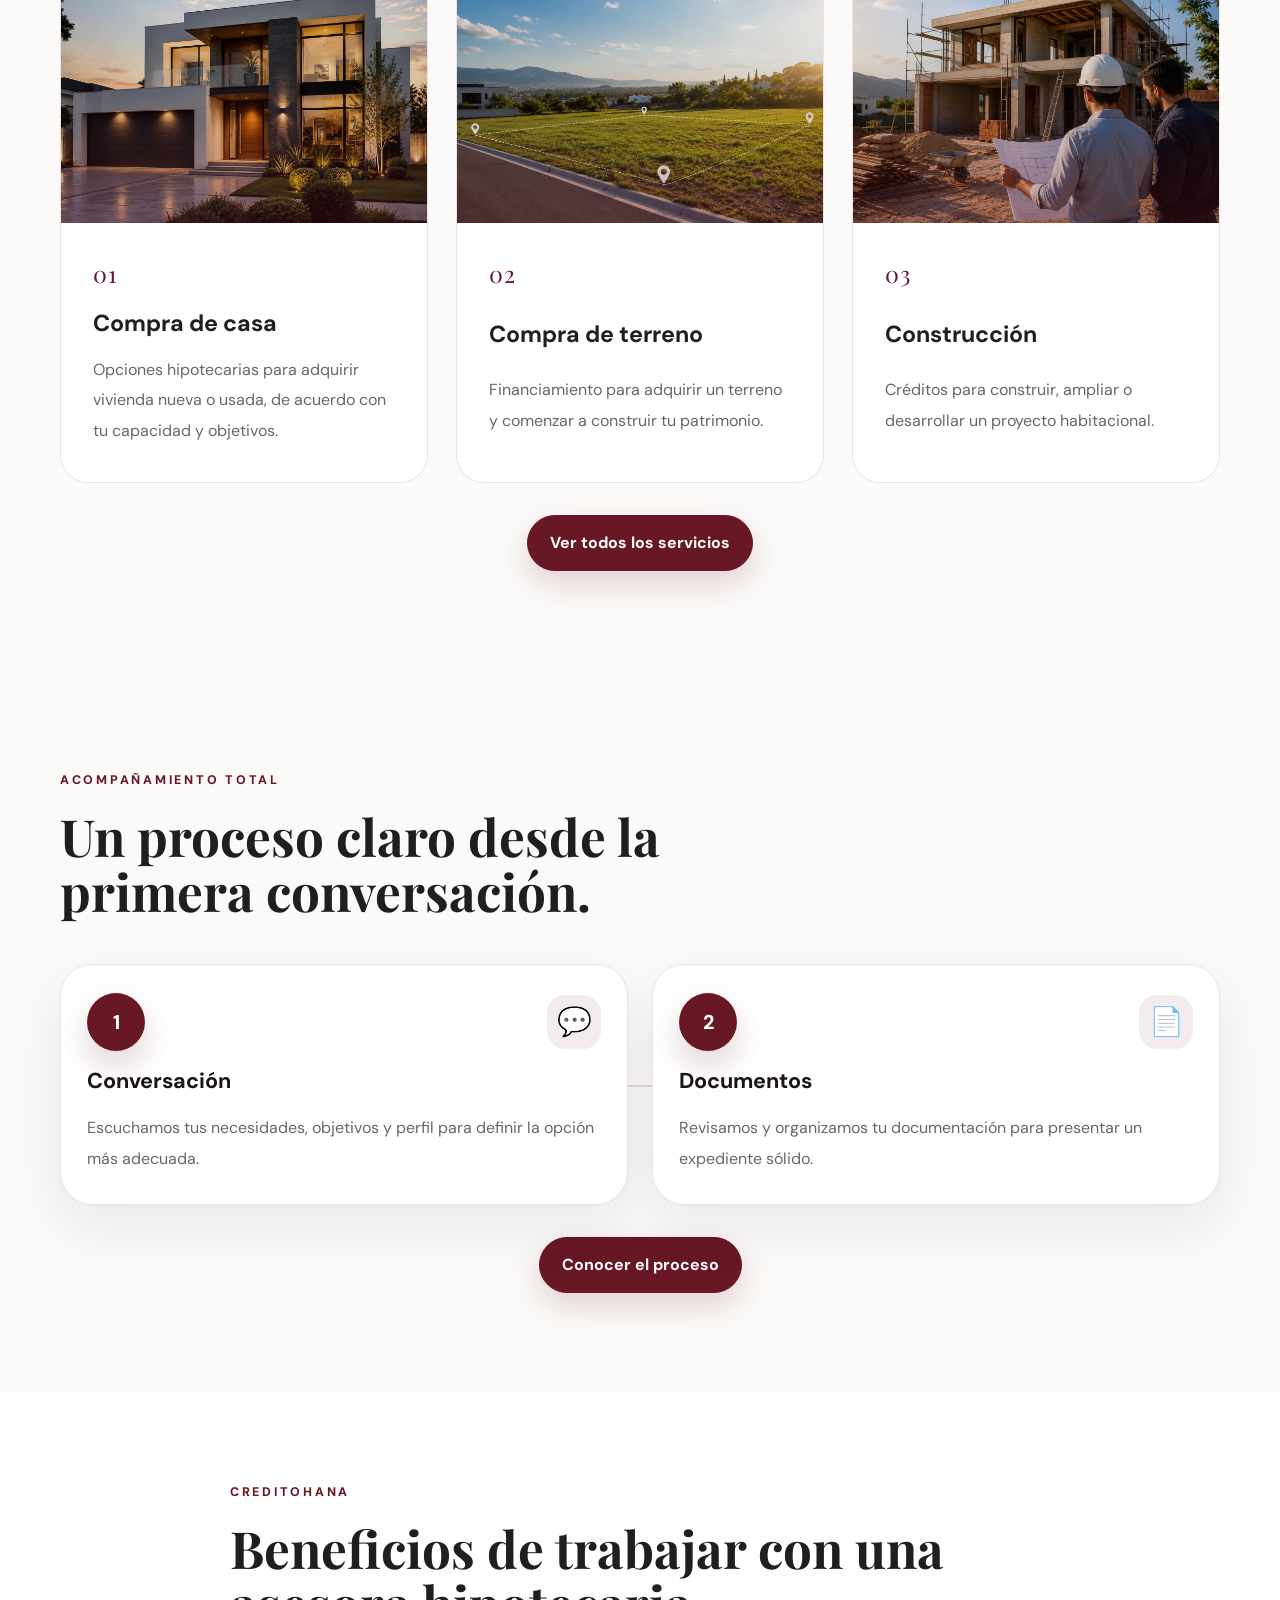
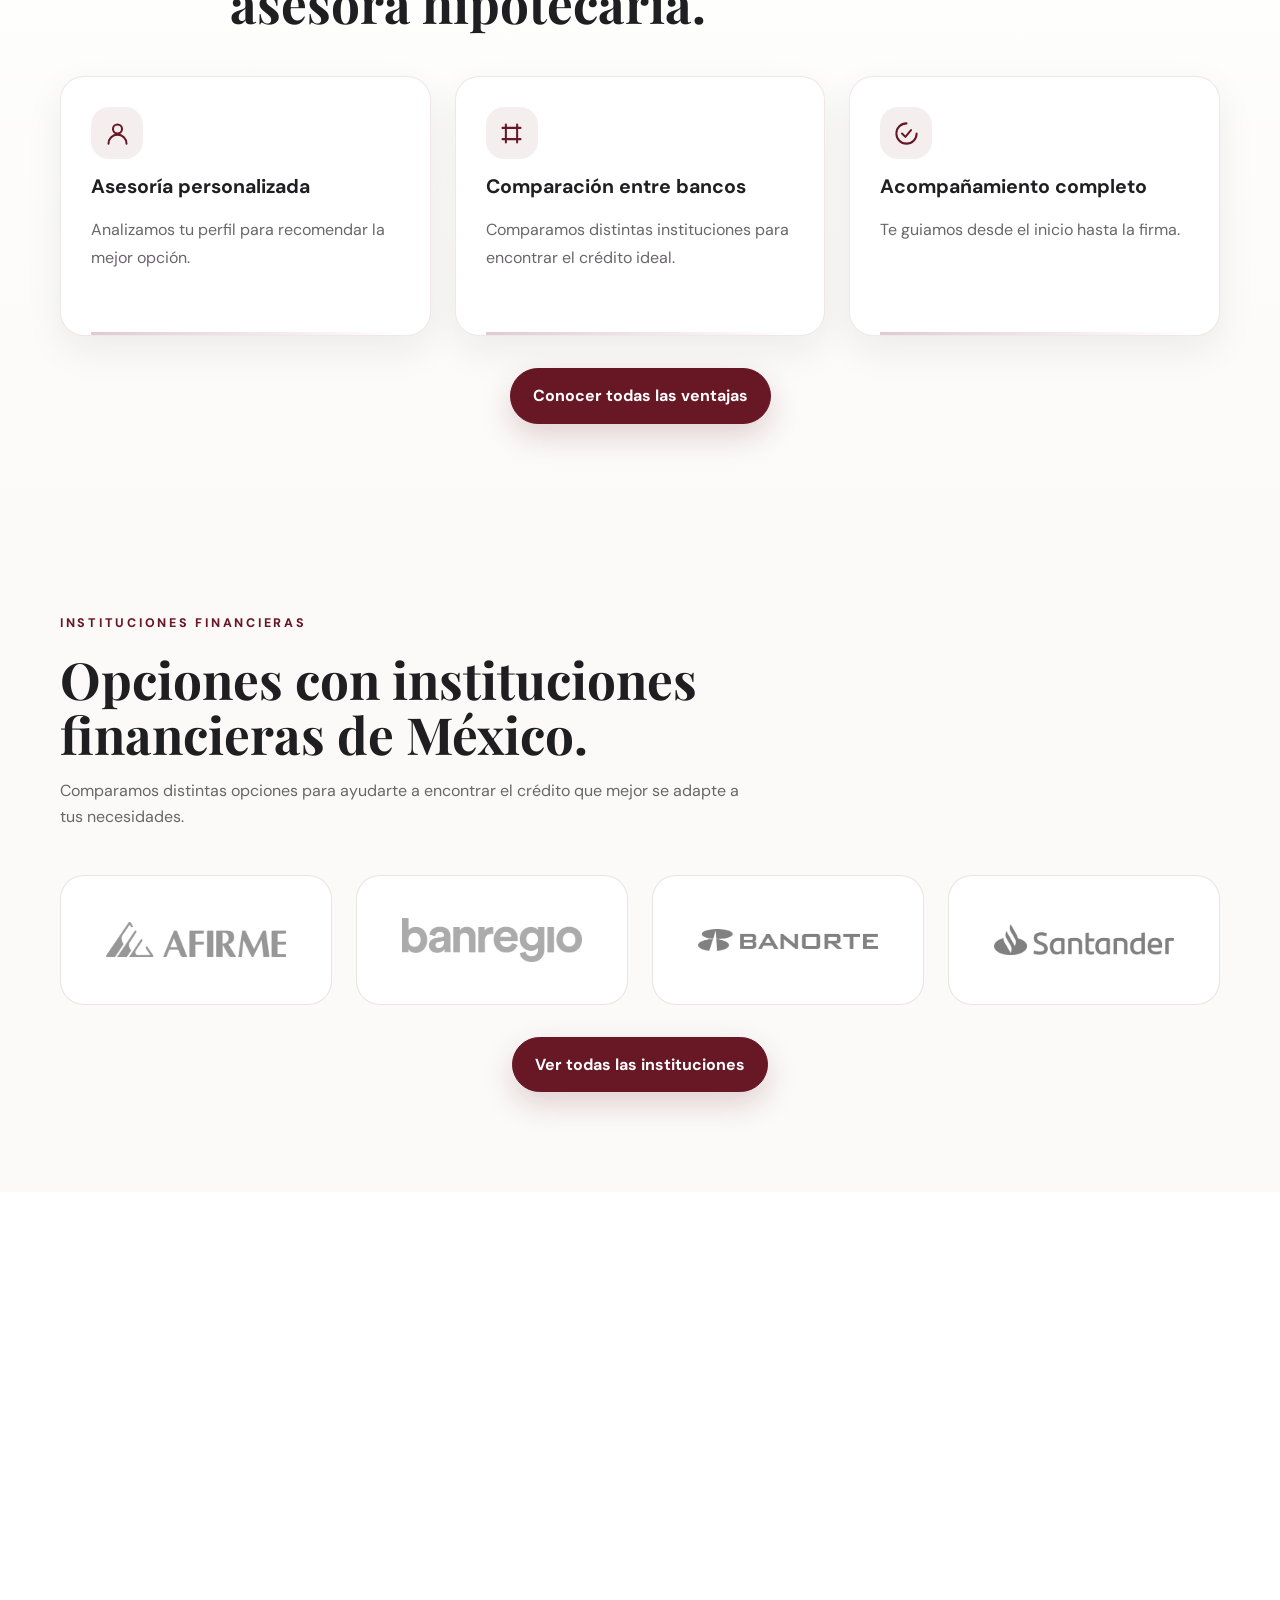
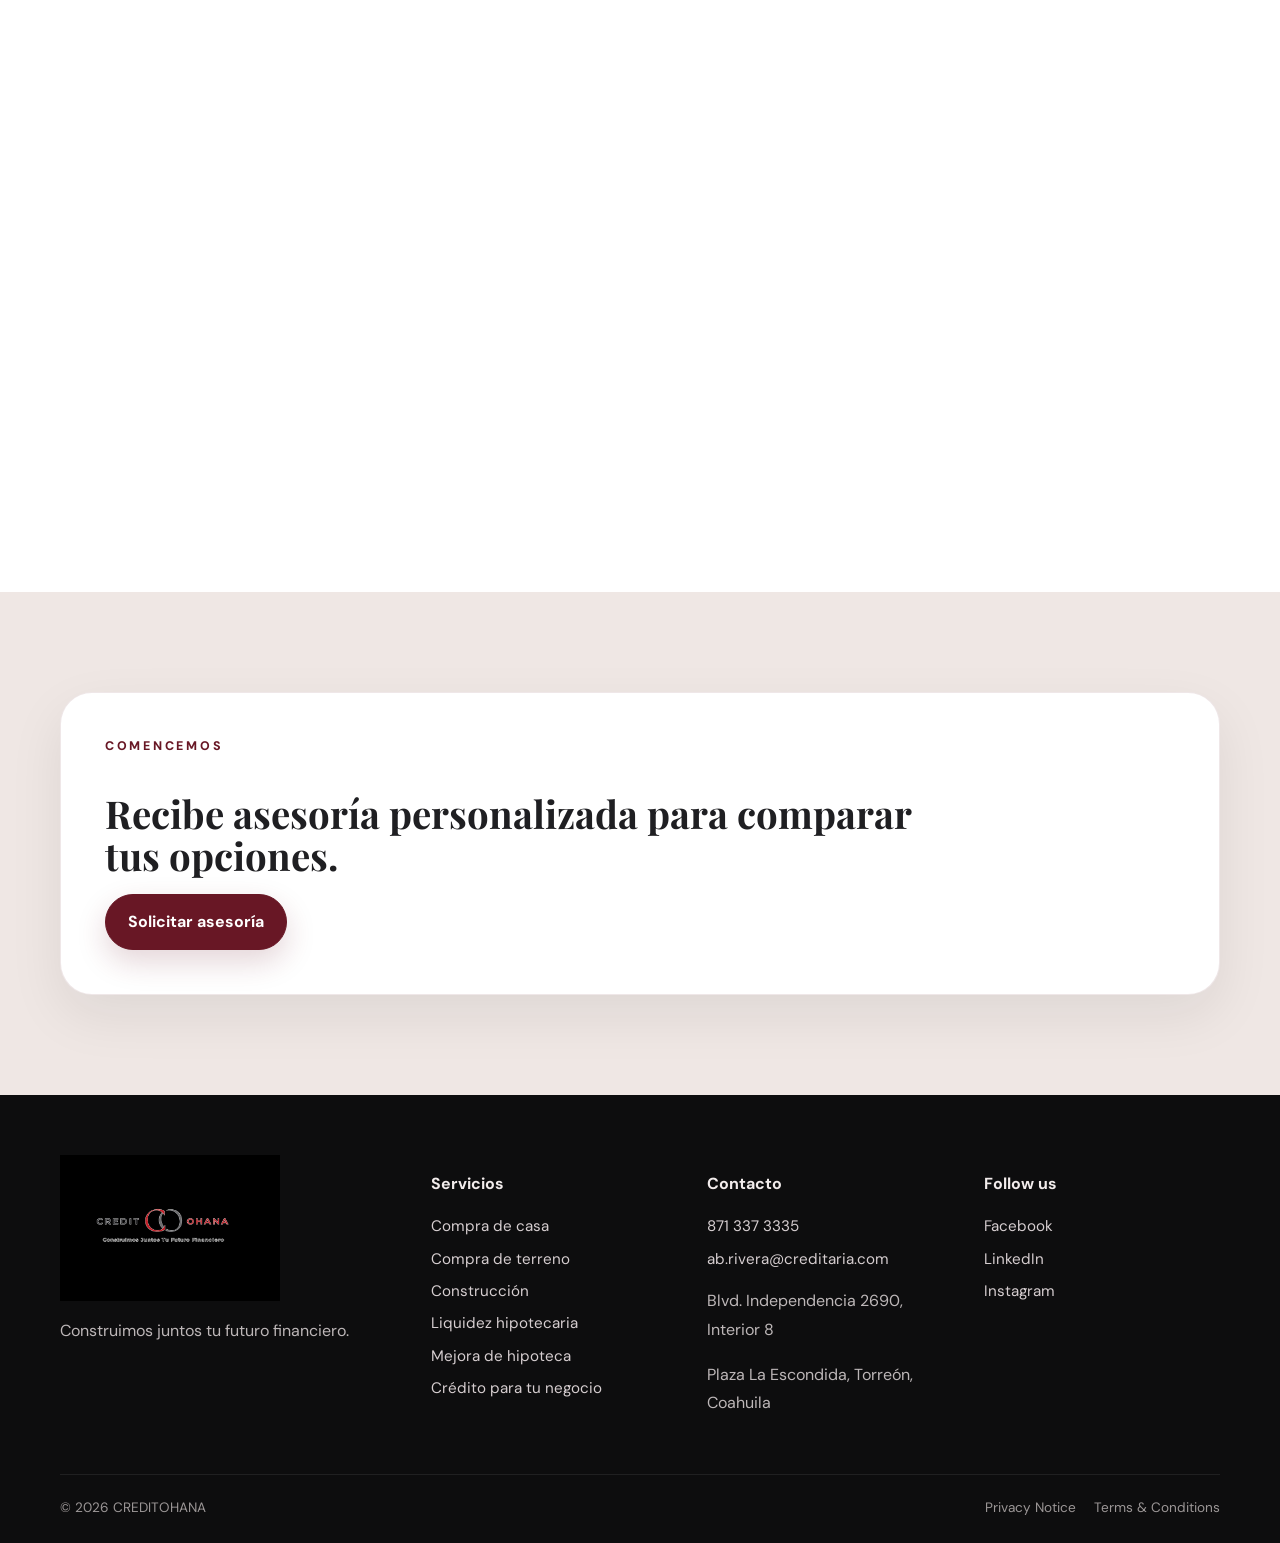
==== commit cb198a07: "paginas" ====
--- a/index.html
+++ b/index.html
@@ -1,37 +1,40 @@
-<!doctype html>
+<!DOCTYPE html>
 <html lang="es">
 <head>
   <meta charset="UTF-8" />
   <meta name="viewport" content="width=device-width, initial-scale=1.0" />
   <meta name="description" content="CREDITOHANA: asesoría hipotecaria personalizada en todo México. Más de 25 años de experiencia en banca y soluciones de crédito a la medida." />
   <meta name="theme-color" content="#681725" />
-  <title>CREDITOHANA | Crédito hipotecario a tu medida</title>
+  <title>CREDITOHANA | Asesoría hipotecaria premium</title>
   <link rel="preconnect" href="https://fonts.googleapis.com">
   <link rel="preconnect" href="https://fonts.gstatic.com" crossorigin>
   <link href="https://fonts.googleapis.com/css2?family=DM+Sans:wght@400;500;600;700&family=Playfair+Display:wght@600;700&display=swap" rel="stylesheet">
   <link rel="stylesheet" href="styles.css" />
 </head>
 <body>
+
   <header class="site-header" id="inicio">
     <div class="container nav-wrap">
-      <a class="brand" href="#inicio" aria-label="Ir al inicio">
+      <a class="brand" href="index.html" aria-label="Ir al inicio">
         <img src="assets/images/logo-creditohana-claro-nav.jpeg" alt="CREDITOHANA" />
       </a>
-      <button class="menu-toggle" aria-expanded="false" aria-label="Abrir menú">☰</button>
-      <nav class="nav-links" aria-label="Navegación principal">
-        <a href="#servicios">Servicios</a>
-        <a href="#proceso">Proceso</a>
-        <a href="#bancos">Instituciones</a>
-        <a href="#simulador">Simulador</a>
-        <a href="#nosotros">Acerca de</a>
-        <a href="#faq">Preguntas</a>
+      <button class="menu-toggle" aria-label="Abrir menú" aria-expanded="false">☰</button>
+      <nav class="nav-links" aria-label="Menú principal">
+        <a class="active" href="index.html">Inicio</a>
+        <a href="servicios.html">Servicios</a>
+        <a href="proceso.html">Proceso</a>
+        <a href="instituciones.html">Instituciones</a>
+        <a href="simulador.html">Simulador</a>
+        <a href="ventajas.html">¿Por qué CREDITOHANA?</a>
+        <a href="acerca.html">Acerca de</a>
+        <a href="preguntas.html">Preguntas</a>
         <a class="btn btn-sm" href="https://wa.me/528713373335?text=Hola%20Bego%C3%B1a%2C%20quiero%20informaci%C3%B3n%20sobre%20un%20cr%C3%A9dito." target="_blank" rel="noopener">WhatsApp</a>
       </nav>
     </div>
   </header>
-
   <main>
-    <section class="hero">
+
+<section class="hero">
       <div class="hero-glow"></div>
       <div class="container hero-grid">
         <div class="hero-copy reveal">
@@ -40,7 +43,7 @@
           <p class="hero-text">Analizamos tu perfil, comparamos alternativas y te acompañamos durante todo el proceso para encontrar condiciones que realmente se adapten a tus objetivos.</p>
           <div class="hero-actions">
             <a class="btn" href="https://wa.me/528713373335?text=Hola%20Bego%C3%B1a%2C%20me%20gustar%C3%ADa%20recibir%20una%20asesor%C3%ADa%20de%20cr%C3%A9dito." target="_blank" rel="noopener">Hablar por WhatsApp</a>
-            <a class="btn btn-ghost" href="#servicios">Conocer servicios</a>
+            <a class="btn btn-ghost" href="servicios.html">Conocer servicios</a>
           </div>
           <div class="trust-row">
             <div><strong>25+</strong><span>años en banca</span></div>
@@ -60,22 +63,20 @@
         </div>
       </div>
     </section>
-
-    <section class="section intro-strip">
+<section class="section intro-strip">
       <div class="container intro-grid reveal">
         <p class="section-kicker">CREDITOHANA</p>
         <h2>Decisiones financieras claras, seguras y bien estructuradas.</h2>
         <p>Mi compromiso es ayudarte a entender tus opciones, simplificar trámites y elegir un crédito que cuide tus finanzas hoy y en el futuro.</p>
       </div>
     </section>
-
-    <section class="section" id="servicios">
+    <section class="section home-preview" id="servicios-preview">
       <div class="container">
         <div class="section-heading reveal">
           <p class="section-kicker">SOLUCIONES DE CRÉDITO</p>
-          <h2>Financiamiento para cada etapa de tu patrimonio.</h2>
-        </div>
-        <div class="cards-grid">
+          <h2>Servicios para iniciar con claridad.</h2>
+        </div>
+        <div class="cards-grid home-cards">
           <article class="service-card reveal">
             <div class="service-card-media">
               <img src="assets/images/compradecas.jpg" alt="Compra de casa" />
@@ -106,47 +107,17 @@
               <p>Créditos para construir, ampliar o desarrollar un proyecto habitacional.</p>
             </div>
           </article>
-          <article class="service-card reveal">
-            <div class="service-card-media">
-              <img src="assets/images/creditodeliquidez.jpg" alt="Liquidez hipotecaria" />
-            </div>
-            <div class="service-card-content">
-              <span>04</span>
-              <h3>Liquidez hipotecaria</h3>
-              <p>Obtén recursos utilizando un inmueble como respaldo, con una estructura responsable.</p>
-            </div>
-          </article>
-          <article class="service-card reveal">
-            <div class="service-card-media">
-              <img src="assets/images/compradecas.jpg" alt="Mejora de hipoteca" />
-            </div>
-            <div class="service-card-content">
-              <span>05</span>
-              <h3>Mejora de hipoteca</h3>
-              <p>Revisamos tu hipoteca actual para buscar mejores condiciones, costos o estructura.</p>
-            </div>
-          </article>
-          <article class="service-card reveal">
-            <div class="service-card-media">
-              <img src="assets/images/credito-para-tu-negocio.png" alt="Crédito para tu negocio" />
-            </div>
-            <div class="service-card-content">
-              <span>06</span>
-              <h3>Crédito para tu negocio</h3>
-              <p>Opciones de financiamiento para impulsar, ampliar o fortalecer tu negocio de acuerdo con tus necesidades y capacidad financiera.</p>
-            </div>
-          </article>
-        </div>
-      </div>
-    </section>
-
-    <section class="section section-dark" id="proceso">
+        </div>
+        <div class="section-actions reveal"><a class="btn btn-primary" href="servicios.html">Ver todos los servicios</a></div>
+      </div>
+    </section>
+    <section class="section section-dark home-preview" id="proceso-preview">
       <div class="container">
         <div class="section-heading light reveal">
           <p class="section-kicker">ACOMPAÑAMIENTO TOTAL</p>
-          <h2>Un proceso simple, transparente y con seguimiento personal.</h2>
-        </div>
-        <div class="process-grid">
+          <h2>Un proceso claro desde la primera conversación.</h2>
+        </div>
+        <div class="process-grid home-process">
           <article class="process-step reveal">
             <div class="process-step-head">
               <span class="process-step-number">1</span>
@@ -163,111 +134,17 @@
             <h3>Documentos</h3>
             <p>Revisamos y organizamos tu documentación para presentar un expediente sólido.</p>
           </article>
-          <article class="process-step reveal">
-            <div class="process-step-head">
-              <span class="process-step-number">3</span>
-              <div class="process-step-icon" aria-hidden="true">🏦</div>
-            </div>
-            <h3>Comparativa bancaria</h3>
-            <p>Contrastamos tasas, plazos y condiciones para seleccionar la propuesta más favorable.</p>
-          </article>
-          <article class="process-step reveal">
-            <div class="process-step-head">
-              <span class="process-step-number">4</span>
-              <div class="process-step-icon" aria-hidden="true">🤝</div>
-            </div>
-            <h3>Cierre y firma</h3>
-            <p>Acompañamos cada paso del cierre del crédito para que tu experiencia sea segura y directa.</p>
-          </article>
-        </div>
-      </div>
-    </section>
-
-    <section class="section estimator" id="simulador">
-      <div class="container estimator-wrap">
-        <div class="section-heading reveal">
-          <p class="section-kicker">SIMULADOR</p>
-          <h2>Estima tu pago mensual con una tasa fija y criterio financiero.</h2>
-        </div>
-        <div class="estimator-card reveal">
-          <form class="estimator-form" id="mortgageEstimatorForm">
-            <div class="field-grid">
-              <label class="field">
-                <span>Valor de la propiedad</span>
-                <input type="number" id="propertyValue" min="0" step="1000" value="1800000" placeholder="Ej. 1,800,000" />
-              </label>
-              <label class="field">
-                <span>Enganche (monto)</span>
-                <input type="number" id="downPaymentAmount" min="0" step="1000" placeholder="Ej. 360,000" />
-              </label>
-              <label class="field">
-                <span>Enganche (%)</span>
-                <input type="number" id="downPaymentPercent" min="0" max="100" step="0.1" value="20" placeholder="20" />
-              </label>
-              <label class="field">
-                <span>Plazo</span>
-                <select id="loanTerm">
-                  <option value="10">10 años</option>
-                  <option value="15">15 años</option>
-                  <option value="20">20 años</option>
-                  <option value="25">25 años</option>
-                  <option value="30" selected>30 años</option>
-                </select>
-              </label>
-              <label class="field">
-                <span>Tasa anual estimada</span>
-                <div class="field-with-unit">
-                  <input type="number" id="interestRate" min="0" step="0.01" value="9.5" placeholder="9.50" />
-                  <span>%</span>
-                </div>
-              </label>
-            </div>
-          </form>
-
-          <div class="estimator-results" aria-live="polite">
-            <div class="result-card">
-              <span>Monto estimado del préstamo</span>
-              <strong id="estimatedLoanAmount">$0</strong>
-            </div>
-            <div class="result-card">
-              <span>Pago mensual estimado</span>
-              <strong id="estimatedMonthlyPayment">$0</strong>
-            </div>
-            <div class="result-card">
-              <span>Enganche estimado</span>
-              <strong id="estimatedDownPayment">$0</strong>
-            </div>
-            <div class="result-card accent">
-              <span>Monto total financiado</span>
-              <strong id="totalFinancedAmount">$0</strong>
-            </div>
-            <p class="estimator-disclaimer">Esta simulación es para fines informativos únicamente. La tasa final, CAT, seguros, comisiones y la aprobación del crédito dependen de la institución financiera y del perfil del solicitante.</p>
-            <a class="btn btn-primary estimator-button" id="estimatorCta" href="https://wa.me/528713373335?text=Hola%20Bego%C3%B1a%2C%20quiero%20una%20asesor%C3%ADa%20personalizada%20sobre%20mi%20simulaci%C3%B3n%20de%20cr%C3%A9dito." target="_blank" rel="noopener">Solicitar una asesoría personalizada</a>
-          </div>
-        </div>
-      </div>
-    </section>
-
-    <section class="section" id="bancos">
-      <div class="container">
-        <div class="section-heading reveal">
-          <p class="section-kicker">INSTITUCIONES FINANCIERAS</p>
-          <h2>Trabajamos con las principales instituciones financieras de México</h2>
-          <p>Comparamos distintas opciones para ayudarte a encontrar el crédito que mejor se adapte a tus necesidades.</p>
-        </div>
-        <div class="bank-grid" id="bankGrid"></div>
-        <p class="bank-note">Comparamos distintas opciones para ayudarte a encontrar el crédito que mejor se adapte a tus necesidades.</p>
-      </div>
-    </section>
-
-    <section class="section why-creditohana" id="porque">
+        </div>
+        <div class="section-actions reveal"><a class="btn btn-primary" href="proceso.html">Conocer el proceso</a></div>
+      </div>
+    </section>
+    <section class="section why-creditohana home-preview" id="ventajas-preview">
       <div class="container">
         <div class="section-heading why-heading reveal">
           <p class="section-kicker">CREDITOHANA</p>
-          <h2>¿Por qué elegir CREDITOHANA?</h2>
-          <p>Te acompañamos durante todo el proceso para encontrar el crédito hipotecario que mejor se adapte a tus necesidades.</p>
-        </div>
-        <div class="why-grid">
+          <h2>Beneficios de trabajar con una asesora hipotecaria.</h2>
+        </div>
+        <div class="why-grid home-benefits">
           <article class="why-card reveal">
             <div class="why-icon" aria-hidden="true">
               <svg viewBox="0 0 24 24"><path d="M12 12a4 4 0 1 0-4-4 4 4 0 0 0 4 4Z"/><path d="M4 21a8 8 0 0 1 16 0"/></svg>
@@ -289,276 +166,76 @@
             <h3>Acompañamiento completo</h3>
             <p>Te guiamos desde el inicio hasta la firma.</p>
           </article>
-          <article class="why-card reveal">
-            <div class="why-icon" aria-hidden="true">
-              <svg viewBox="0 0 24 24"><path d="M7 3h7l4 4v14H7Z"/><path d="M14 3v5h5"/><path d="M9 13h6"/><path d="M9 17h4"/></svg>
-            </div>
-            <h3>Apoyo con documentación</h3>
-            <p>Te ayudamos a preparar correctamente tu expediente.</p>
-          </article>
-          <article class="why-card reveal">
-            <div class="why-icon" aria-hidden="true">
-              <svg viewBox="0 0 24 24"><path d="M12 21s7-5.2 7-11a7 7 0 0 0-14 0c0 5.8 7 11 7 11Z"/><path d="M12 10h.01"/></svg>
-            </div>
-            <h3>Atención en todo México</h3>
-            <p>Trabajamos con clientes en cualquier parte del país.</p>
-          </article>
-          <article class="why-card reveal">
-            <div class="why-icon" aria-hidden="true">
-              <svg viewBox="0 0 24 24"><path d="M12 2v20"/><path d="M17 6H9.5a3.5 3.5 0 0 0 0 7H14a3.5 3.5 0 0 1 0 7H6"/></svg>
-            </div>
-            <h3>Asesoría sin costo</h3>
-            <p>Nuestro servicio es completamente gratuito para el cliente.</p>
-          </article>
-        </div>
-        <div class="why-highlight reveal">
-          <h3>Lo mejor de todo…</h3>
-          <p>Nuestra asesoría es completamente gratuita. Te ayudamos a comparar bancos, revisar tu expediente y acompañarte durante todo el proceso sin costo para ti.</p>
-          <a class="btn btn-primary" href="https://wa.me/528713373335?text=Hola%20Bego%C3%B1a%2C%20quiero%20agendar%20una%20asesor%C3%ADa." target="_blank" rel="noopener">Agenda tu asesoría</a>
-        </div>
-      </div>
-    </section>
-
-    <section class="section about" id="nosotros">
-      <div class="container about-container">
-        <div class="about-grid">
-          <div class="about-copy reveal">
-            <p class="section-kicker">CONOCE A TU BROKER</p>
-            <h2>Experiencia bancaria convertida en estrategia para ti.</h2>
-            <span class="badge">Broker Hipotecaria</span>
-            <p class="about-subtitle">Más de 25 años de experiencia ayudando a las personas a tomar mejores decisiones financieras.</p>
-            <p class="about-intro">Begoña se especializa en ayudar a clientes a obtener la mejor solución hipotecaria según sus necesidades, comparando alternativas de manera estratégica y acompañando cada trámite con criterio financiero.</p>
-            <div class="about-accordion reveal">
-              <div class="broker-accordion premium-accordion" id="brokerAccordion">
-                <div class="accordion-item">
-                  <button type="button" class="accordion-trigger" aria-expanded="true" aria-controls="accordion-panel-1" id="accordion-button-1">
-                    <span class="accordion-title">Obtención de crédito hipotecario</span>
-                    <span class="accordion-icon" aria-hidden="true"></span>
-                  </button>
-                  <div class="accordion-panel open" id="accordion-panel-1" role="region" aria-labelledby="accordion-button-1">
-                    <p>Procesos ágiles para lograr el financiamiento correcto con claridad.</p>
-                  </div>
-                </div>
-                <div class="accordion-item">
-                  <button type="button" class="accordion-trigger" aria-expanded="false" aria-controls="accordion-panel-2" id="accordion-button-2">
-                    <span class="accordion-title">Estrategia personalizada</span>
-                    <span class="accordion-icon" aria-hidden="true"></span>
-                  </button>
-                  <div class="accordion-panel" id="accordion-panel-2" role="region" aria-labelledby="accordion-button-2">
-                    <p>Opciones diseñadas para tu situación financiera y planes de futuro.</p>
-                  </div>
-                </div>
-                <div class="accordion-item">
-                  <button type="button" class="accordion-trigger" aria-expanded="false" aria-controls="accordion-panel-3" id="accordion-button-3">
-                    <span class="accordion-title">Gestión con instituciones financieras</span>
-                    <span class="accordion-icon" aria-hidden="true"></span>
-                  </button>
-                  <div class="accordion-panel" id="accordion-panel-3" role="region" aria-labelledby="accordion-button-3">
-                    <p>Coordinamos trámites con bancos para presentar un expediente sólido.</p>
-                  </div>
-                </div>
-                <div class="accordion-item">
-                  <button type="button" class="accordion-trigger" aria-expanded="false" aria-controls="accordion-panel-4" id="accordion-button-4">
-                    <span class="accordion-title">Mejores condiciones disponibles</span>
-                    <span class="accordion-icon" aria-hidden="true"></span>
-                  </button>
-                  <div class="accordion-panel" id="accordion-panel-4" role="region" aria-labelledby="accordion-button-4">
-                    <p>Buscamos tasas, plazos y costos competitivos adaptados a tu perfil.</p>
-                  </div>
-                </div>
-                <div class="accordion-item">
-                  <button type="button" class="accordion-trigger" aria-expanded="false" aria-controls="accordion-panel-5" id="accordion-button-5">
-                    <span class="accordion-title">Acompañamiento de principio a fin</span>
-                    <span class="accordion-icon" aria-hidden="true"></span>
-                  </button>
-                  <div class="accordion-panel" id="accordion-panel-5" role="region" aria-labelledby="accordion-button-5">
-                    <p>Te apoyamos desde la consulta inicial hasta la firma del crédito.</p>
-                  </div>
-                </div>
-              </div>
-            </div>
-          </div>
-
-          <div class="about-visual reveal">
-            <div class="about-portrait">
-              <img src="assets/images/begona-rivera-profesional.jpeg" alt="Begoña Rivera, broker hipotecaria de CREDITOHANA" />
-            </div>
-            <div class="broker-commitment">
-              <h3>Mi compromiso contigo</h3>
-              <p>Te acompaño con claridad, criterio financiero y atención personal para que tomes decisiones informadas durante todo el proceso.</p>
-              <div class="commitment-list">
-                <article class="commitment-block">
-                  <span>✓</span>
-                  <div>
-                    <h4>Transparencia total</h4>
-                    <p>Conoces costos, tiempos y condiciones antes de decidir.</p>
-                  </div>
-                </article>
-                <article class="commitment-block">
-                  <span>✓</span>
-                  <div>
-                    <h4>Análisis personalizado</h4>
-                    <p>Cada recomendación parte de tu perfil y tus objetivos.</p>
-                  </div>
-                </article>
-                <article class="commitment-block">
-                  <span>✓</span>
-                  <div>
-                    <h4>Seguimiento puntual</h4>
-                    <p>Te acompaño en cada etapa hasta la firma del crédito.</p>
-                  </div>
-                </article>
-                <article class="commitment-block">
-                  <span>✓</span>
-                  <div>
-                    <h4>Decisiones responsables</h4>
-                    <p>Priorizamos una estructura sana para tu patrimonio.</p>
-                  </div>
-                </article>
-              </div>
-            </div>
-          </div>
-        </div>
-      </div>
-    </section>
-
-    <section class="section results" id="resultados">
+        </div>
+        <div class="section-actions reveal"><a class="btn btn-primary" href="ventajas.html">Conocer todas las ventajas</a></div>
+      </div>
+    </section>
+    <section class="section home-preview" id="instituciones-preview">
       <div class="container">
         <div class="section-heading reveal">
-          <p class="section-kicker">RESULTADOS</p>
-          <h2>Resultados respaldados por experiencia</h2>
-        </div>
-        <div class="stats-grid reveal">
-          <article class="stat-item">
-            <strong class="counter" data-target="25" data-suffix="+">0</strong>
-            <span>Años de experiencia</span>
-          </article>
-          <article class="stat-item">
-            <strong class="counter" data-target="8">0</strong>
-            <span>Instituciones financieras</span>
-          </article>
-          <article class="stat-item">
-            <strong>Nacional</strong>
-            <span>Cobertura</span>
-          </article>
-          <article class="stat-item">
-            <strong class="counter" data-target="100" data-suffix="%">0</strong>
-            <span>Atención personalizada</span>
-          </article>
-        </div>
-      </div>
-    </section>
-
-    <section class="section testimonials" id="testimonios">
-      <div class="container">
-        <div class="testimonial-grid">
-          <article class="testimonial-card reveal">
-            <div class="stars" aria-label="Cinco estrellas">★★★★★</div>
-            <p>“Begoña nos explicó cada opción con mucha claridad y nos ayudó a elegir un crédito que realmente podíamos sostener.”</p>
-            <strong>Mariana G.</strong>
-          </article>
-          <article class="testimonial-card reveal">
-            <div class="stars" aria-label="Cinco estrellas">★★★★★</div>
-            <p>“El acompañamiento fue impecable. Sentimos orden, seguimiento y una asesoría muy humana durante todo el trámite.”</p>
-            <strong>Carlos M.</strong>
-          </article>
-          <article class="testimonial-card reveal">
-            <div class="stars" aria-label="Cinco estrellas">★★★★★</div>
-            <p>“Comparó escenarios que no habíamos considerado y logró que el proceso fuera mucho más sencillo de lo esperado.”</p>
-            <strong>Laura R.</strong>
-          </article>
-        </div>
-      </div>
-    </section>
-
-    <section class="section faq" id="faq">
+          <p class="section-kicker">INSTITUCIONES FINANCIERAS</p>
+          <h2>Opciones con instituciones financieras de México.</h2>
+          <p>Comparamos distintas opciones para ayudarte a encontrar el crédito que mejor se adapte a tus necesidades.</p>
+        </div>
+        <div class="bank-grid bank-grid-preview reveal">
+          <div class="bank-card"><img src="assets/banks/Afirme_logo.svg.png" alt="Institución financiera Afirme" loading="lazy" /></div>
+          <div class="bank-card"><img src="assets/banks/Logo_de_Banregio.svg.png" alt="Institución financiera Banregio" loading="lazy" /></div>
+          <div class="bank-card"><img src="assets/banks/Logo_de_Banorte.svg.png" alt="Institución financiera Banorte" loading="lazy" /></div>
+          <div class="bank-card"><img src="assets/banks/Banco_Santander_Logotipo.svg.png" alt="Institución financiera Santander" loading="lazy" /></div>
+        </div>
+        <div class="section-actions reveal"><a class="btn btn-primary" href="instituciones.html">Ver todas las instituciones</a></div>
+      </div>
+    </section>
+    <section class="section home-simulator-cta">
+      <div class="container home-cta-panel reveal">
+        <p class="section-kicker">SIMULADOR</p>
+        <h2>Calcula una mensualidad aproximada con nuestro simulador hipotecario.</h2>
+        <a class="btn btn-primary" href="simulador.html">Simular mi crédito</a>
+      </div>
+    </section>
+    <section class="section faq home-preview" id="preguntas-preview">
       <div class="container faq-grid">
         <div class="section-heading reveal">
           <p class="section-kicker">PREGUNTAS FRECUENTES</p>
-          <h2>Lo que necesitas saber antes de iniciar.</h2>
-        </div>
-        <div class="faq-accordion premium-accordion reveal" id="faqAccordion">
+          <h2>Dudas comunes antes de iniciar.</h2>
+        </div>
+        <div class="faq-accordion premium-accordion reveal" id="homeFaqAccordion">
           <div class="accordion-item">
-            <button type="button" class="accordion-trigger" aria-expanded="false" aria-controls="faq-panel-1" id="faq-button-1">
+            <button type="button" class="accordion-trigger" aria-expanded="false" aria-controls="home-faq-panel-1" id="home-faq-button-1">
               <span class="accordion-title">¿Cuánto necesito ganar para obtener un crédito hipotecario?</span>
               <span class="accordion-icon" aria-hidden="true"></span>
             </button>
-            <div class="accordion-panel" id="faq-panel-1" role="region" aria-labelledby="faq-button-1">
+            <div class="accordion-panel" id="home-faq-panel-1" role="region" aria-labelledby="home-faq-button-1">
               <p>Depende del monto solicitado, plazo, tasa, deudas actuales y políticas de cada institución. Primero revisamos tu capacidad de pago para estimar un rango realista.</p>
             </div>
           </div>
           <div class="accordion-item">
-            <button type="button" class="accordion-trigger" aria-expanded="false" aria-controls="faq-panel-2" id="faq-button-2">
+            <button type="button" class="accordion-trigger" aria-expanded="false" aria-controls="home-faq-panel-2" id="home-faq-button-2">
               <span class="accordion-title">¿Puedo solicitar un crédito si trabajo por mi cuenta?</span>
               <span class="accordion-icon" aria-hidden="true"></span>
             </button>
-            <div class="accordion-panel" id="faq-panel-2" role="region" aria-labelledby="faq-button-2">
+            <div class="accordion-panel" id="home-faq-panel-2" role="region" aria-labelledby="home-faq-button-2">
               <p>Sí. Existen alternativas para personas independientes, aunque la documentación para comprobar ingresos puede variar.</p>
             </div>
           </div>
           <div class="accordion-item">
-            <button type="button" class="accordion-trigger" aria-expanded="false" aria-controls="faq-panel-3" id="faq-button-3">
+            <button type="button" class="accordion-trigger" aria-expanded="false" aria-controls="home-faq-panel-3" id="home-faq-button-3">
               <span class="accordion-title">¿Qué documentos necesito?</span>
               <span class="accordion-icon" aria-hidden="true"></span>
             </button>
-            <div class="accordion-panel" id="faq-panel-3" role="region" aria-labelledby="faq-button-3">
+            <div class="accordion-panel" id="home-faq-panel-3" role="region" aria-labelledby="home-faq-button-3">
               <p>Generalmente identificación, comprobantes de ingresos, estados de cuenta, comprobante de domicilio e información del inmueble. La lista final depende de la institución y el producto.</p>
             </div>
           </div>
-          <div class="accordion-item">
-            <button type="button" class="accordion-trigger" aria-expanded="false" aria-controls="faq-panel-4" id="faq-button-4">
-              <span class="accordion-title">¿Puedo mejorar una oferta que ya me dio mi banco?</span>
-              <span class="accordion-icon" aria-hidden="true"></span>
-            </button>
-            <div class="accordion-panel" id="faq-panel-4" role="region" aria-labelledby="faq-button-4">
-              <p>Podemos revisar la oferta, comparar costo total, plazo, tasa, seguros y comisiones para saber si existe una alternativa más conveniente.</p>
-            </div>
-          </div>
-          <div class="accordion-item">
-            <button type="button" class="accordion-trigger" aria-expanded="false" aria-controls="faq-panel-5" id="faq-button-5">
-              <span class="accordion-title">¿Atienden fuera de Torreón?</span>
-              <span class="accordion-icon" aria-hidden="true"></span>
-            </button>
-            <div class="accordion-panel" id="faq-panel-5" role="region" aria-labelledby="faq-button-5">
-              <p>Sí. CREDITOHANA brinda asesoría en todo México y puede acompañar gran parte del proceso de manera remota.</p>
-            </div>
-          </div>
-          <div class="accordion-item">
-            <button type="button" class="accordion-trigger" aria-expanded="false" aria-controls="faq-panel-6" id="faq-button-6">
-              <span class="accordion-title">¿La asesoría garantiza la aprobación?</span>
-              <span class="accordion-icon" aria-hidden="true"></span>
-            </button>
-            <div class="accordion-panel" id="faq-panel-6" role="region" aria-labelledby="faq-button-6">
-              <p>No. La decisión final corresponde a cada institución financiera. La asesoría ayuda a presentar un expediente mejor preparado y elegir opciones compatibles con tu perfil.</p>
-            </div>
-          </div>
-        </div>
-      </div>
-    </section>
-
-    <section class="section contact" id="contacto">
-      <div class="container contact-grid">
-        <div class="contact-copy reveal">
-          <p class="section-kicker">COMENCEMOS</p>
-          <h2>Cuéntame qué quieres financiar.</h2>
-          <p class="contact-intro">Completa estos datos y al enviar se abrirá WhatsApp con tu mensaje listo.</p>
-          <div class="contact-details">
-            <a class="contact-detail" href="tel:+528713373335"><span class="contact-icon">📞</span><span>871 337 3335</span></a>
-            <a class="contact-detail" href="mailto:ab.rivera@creditaria.com"><span class="contact-icon">✉️</span><span>ab.rivera@creditaria.com</span></a>
-            <div class="contact-detail"><span class="contact-icon">📍</span><span>Torreón, Coahuila</span></div>
-            <div class="contact-detail"><span class="contact-icon">🕒</span><span>Lun - Vie | 9:00 - 19:00</span></div>
-            <div class="contact-detail"><span class="contact-icon">⚡</span><span>Respuesta en menos de 24 horas</span></div>
-          </div>
-          <a class="btn btn-primary contact-left-button" href="https://wa.me/528713373335?text=Hola%20Bego%C3%B1a%2C%20quiero%20informaci%C3%B3n%20sobre%20un%20cr%C3%A9dito." target="_blank" rel="noopener">Hablar por WhatsApp</a>
-        </div>
-        <form class="contact-form reveal" id="whatsappForm">
-          <label>Nombre<input type="text" name="name" required placeholder="Tu nombre" /></label>
-          <label>Ciudad<input type="text" name="city" required placeholder="Ciudad y estado" /></label>
-          <label>Tipo de crédito<select name="service" required><option value="">Selecciona una opción</option><option>Compra de casa</option><option>Compra de terreno</option><option>Construcción</option><option>Liquidez hipotecaria</option><option>Mejora de hipoteca</option><option>Otro</option></select></label>
-          <label>Monto aproximado<input type="text" name="amount" placeholder="$" /></label>
-          <label>Mensaje<textarea name="message" rows="4" placeholder="Cuéntame brevemente qué necesitas"></textarea></label>
-          <button class="btn btn-primary" type="submit">Enviar por WhatsApp</button>
-        </form>
+          <div class="section-actions reveal"><a class="btn btn-primary" href="preguntas.html">Ver todas las preguntas</a></div>
+        </div>
+      </div>
+    </section>
+    <section class="section home-contact-cta">
+      <div class="container home-cta-panel reveal">
+        <p class="section-kicker">COMENCEMOS</p>
+        <h2>Recibe asesoría personalizada para comparar tus opciones.</h2>
+        <a class="btn btn-primary" href="contacto.html">Solicitar asesoría</a>
       </div>
     </section>
   </main>
@@ -571,11 +248,12 @@
       </div>
       <div class="footer-col">
         <h3>Servicios</h3>
-        <a href="#servicios">Compra de casa</a>
-        <a href="#servicios">Compra de terreno</a>
-        <a href="#servicios">Construcción</a>
-        <a href="#servicios">Liquidez hipotecaria</a>
-        <a href="#servicios">Mejora de hipoteca</a>
+        <a href="servicios.html">Compra de casa</a>
+        <a href="servicios.html">Compra de terreno</a>
+        <a href="servicios.html">Construcción</a>
+        <a href="servicios.html">Liquidez hipotecaria</a>
+        <a href="servicios.html">Mejora de hipoteca</a>
+        <a href="servicios.html">Crédito para tu negocio</a>
       </div>
       <div class="footer-col">
         <h3>Contacto</h3>
--- a/styles.css
+++ b/styles.css
@@ -148,3 +148,37 @@
 @media(max-width:1024px){.site-header .menu-toggle{display:flex!important;align-items:center;justify-content:center;position:fixed;top:16px;right:20px;width:44px;height:44px;border-radius:50%;background:rgba(104,23,37,.08);color:var(--wine);font-size:1.6rem;z-index:80}}
 
 @media(max-width:600px){.site-header .menu-toggle{top:16px;right:20px;width:42px;height:42px}}
+
+.estimator-helper{margin:16px 0 0;color:var(--muted);font-size:.92rem;line-height:1.75}.result-card strong{overflow-wrap:anywhere}.result-card small{color:var(--muted);line-height:1.6}.estimator-error{margin:0;color:var(--wine);font-weight:700;line-height:1.7}.estimator-button[aria-disabled="true"]{opacity:.6;pointer-events:none}
+
+.estimator-followup{display:grid;gap:24px}.simulator-note{background:linear-gradient(135deg,rgba(104,23,37,.08),rgba(251,250,248,.92));border:1px solid rgba(104,23,37,.1);border-radius:28px;padding:30px;display:grid;gap:14px}.simulator-note h3,.simulator-contact-copy h3{font-family:'Playfair Display',serif;margin:0;color:var(--ink);font-size:clamp(1.75rem,3vw,2.45rem);line-height:1.12}.simulator-note p,.simulator-contact-copy p,.simulator-contact-form p{margin:0;color:var(--muted);line-height:1.85}.simulator-contact{background:#fff;border:1px solid rgba(104,23,37,.1);border-radius:32px;padding:30px;box-shadow:0 20px 54px rgba(31,24,25,.08);display:grid;grid-template-columns:minmax(260px,.78fr) minmax(0,1.22fr);gap:30px;align-items:start}.simulator-contact-copy{display:grid;gap:14px}.simulator-contact-form{display:grid;grid-template-columns:repeat(2,minmax(0,1fr));gap:18px}.simulator-contact-form label{display:grid;gap:8px;font-size:.92rem;font-weight:700;color:var(--ink)}.simulator-contact-form input,.simulator-contact-form textarea{width:100%;border:1px solid var(--line);border-radius:16px;padding:14px;font:inherit;background:#fff;color:var(--ink)}.simulator-contact-form textarea{resize:vertical}.simulator-contact-form label:nth-of-type(6),.simulator-contact-form button,.simulator-contact-form p{grid-column:1/-1}.simulator-contact-form button{width:fit-content;min-width:280px}.simulator-contact-form p{font-size:.9rem}
+
+@media(max-width:900px){.simulator-contact{grid-template-columns:1fr}.simulator-contact-form{grid-template-columns:1fr}.simulator-contact-form label:nth-of-type(6),.simulator-contact-form button,.simulator-contact-form p{grid-column:auto}.simulator-contact-form button{width:100%;min-width:0}}
+
+@media(max-width:600px){.simulator-note,.simulator-contact{padding:22px;border-radius:22px}.estimator-followup{gap:20px}}
+
+.estimator-card{grid-template-columns:minmax(280px,.72fr) minmax(0,1fr);gap:34px}.estimator-form .field-grid{grid-template-columns:1fr;gap:18px}.field-with-select{display:grid;grid-template-columns:minmax(0,1fr) 92px;gap:10px;align-items:center}.field-with-select select{width:100%;border:1px solid var(--line);border-radius:16px;padding:14px 12px;font:inherit;background:#fff;color:var(--ink)}.down-payment-field small{color:var(--muted);font-weight:600;line-height:1.5}.estimator-results{grid-template-columns:repeat(2,minmax(0,1fr));align-content:start}.estimator-results .result-card.accent{grid-column:1/-1;padding:28px}.estimator-results .result-card.accent strong{font-size:clamp(2.55rem,5vw,4.6rem);line-height:.98}.estimator-results .estimator-disclaimer,.estimator-results .estimator-error,.estimator-results .estimator-button{grid-column:1/-1}
+
+@media(max-width:900px){.estimator-card,.estimator-results{grid-template-columns:1fr}.field-with-select{grid-template-columns:minmax(0,1fr) 84px}.estimator-results .result-card.accent{padding:24px}}
+
+.estimator-form{background:#fffdfb;border:1px solid rgba(104,23,37,.08);border-radius:28px;padding:28px;box-shadow:0 18px 46px rgba(31,24,25,.07);gap:22px;align-content:start}.estimator-form-heading{display:flex;align-items:center;gap:14px}.estimator-heading-icon,.field-icon{display:grid;place-items:center;flex:0 0 auto;color:var(--wine)}.estimator-heading-icon{width:48px;height:48px;border-radius:50%;background:var(--wine);color:#fff;box-shadow:0 12px 28px rgba(104,23,37,.18)}.estimator-heading-icon svg,.field-icon svg{width:22px;height:22px;fill:none;stroke:currentColor;stroke-width:1.8;stroke-linecap:round;stroke-linejoin:round}.estimator-form-heading h3{margin:0;font-family:'Playfair Display',serif;font-size:clamp(1.75rem,2.6vw,2.35rem);line-height:1.08;color:var(--ink)}.estimator-form-heading p{margin:6px 0 0;color:var(--muted);line-height:1.6}.estimator-input-block{display:grid;gap:10px}.estimator-input-block p{margin:0;color:var(--muted);font-size:.9rem;line-height:1.65}.estimator-input-block .field{gap:8px}.estimator-input-block .field>span{font-size:.92rem;font-weight:800;color:var(--ink)}.field-shell{display:grid;grid-template-columns:auto minmax(0,1fr) auto;align-items:center;gap:10px;background:#fff;border:1px solid rgba(104,23,37,.12);border-radius:18px;padding:8px 12px;transition:border-color .2s ease,box-shadow .2s ease}.field-shell:focus-within{border-color:rgba(104,23,37,.35);box-shadow:0 0 0 4px rgba(104,23,37,.07)}.field-icon{width:34px;height:34px;border-radius:12px;background:rgba(104,23,37,.08)}.field-shell input{border:0!important;padding:9px 0!important;border-radius:0!important;background:transparent!important;min-width:0}.field-shell input:focus{outline:0}.field-unit{padding:6px 9px;border-radius:999px;background:#f4eeee;color:var(--wine);font-size:.78rem;font-weight:800}.segmented-control{display:grid;grid-template-columns:repeat(2,minmax(0,1fr));gap:8px;padding:6px;background:#f5f1ef;border:1px solid rgba(104,23,37,.08);border-radius:18px}.segmented-control button,.term-chip-group button{border:1px solid rgba(104,23,37,.1);background:#fbf8f7;color:var(--ink);font:inherit;font-weight:800;cursor:pointer;transition:background .2s ease,color .2s ease,box-shadow .2s ease,border-color .2s ease}.segmented-control button{padding:11px 12px;border-radius:13px}.segmented-control button.active,.term-chip-group button.active{background:var(--wine);border-color:var(--wine);color:#fff;box-shadow:0 12px 26px rgba(104,23,37,.18)}.down-payment-summary-card{display:grid;gap:3px;padding:16px 18px;border-radius:18px;background:rgba(104,23,37,.07);border:1px solid rgba(104,23,37,.1)}.down-payment-summary-card strong{color:var(--wine);font-size:1.12rem;line-height:1.2;overflow-wrap:anywhere}.down-payment-summary-card span{color:var(--wine);font-size:.9rem;font-weight:700;line-height:1.45}.term-chip-group{display:grid;grid-template-columns:repeat(5,minmax(0,1fr));gap:8px}.term-chip-group button{padding:12px 10px;border-radius:999px;font-size:.9rem}.estimator-helper{display:flex;gap:12px;align-items:flex-start;margin:0;padding:16px 18px;border-radius:18px;background:rgba(104,23,37,.07);border:1px solid rgba(104,23,37,.1);color:var(--muted)}.estimator-helper span{width:22px;height:22px;border-radius:50%;display:grid;place-items:center;background:var(--wine);color:#fff;font-size:.8rem;font-weight:900;flex:0 0 auto}.estimator-helper strong{color:var(--wine)}.sr-only{position:absolute!important;width:1px!important;height:1px!important;padding:0!important;margin:-1px!important;overflow:hidden!important;clip:rect(0,0,0,0)!important;white-space:nowrap!important;border:0!important}
+
+@media(max-width:1024px){.term-chip-group{grid-template-columns:repeat(3,minmax(0,1fr))}}
+
+@media(max-width:600px){.estimator-form{padding:22px;border-radius:22px}.estimator-form-heading{align-items:flex-start}.field-shell{grid-template-columns:auto minmax(0,1fr) auto}.term-chip-group{grid-template-columns:repeat(2,minmax(0,1fr))}.term-chip-group button:last-child{grid-column:1/-1}.estimator-helper{padding:14px}}
+
+.broker-comparison{background:linear-gradient(180deg,#fbfaf8 0%,#fff 100%)}.comparison-heading{max-width:900px}.comparison-heading p:last-child{color:var(--muted);line-height:1.85}.comparison-table{background:#fff;border:1px solid rgba(104,23,37,.1);border-radius:28px;box-shadow:0 22px 60px rgba(31,24,25,.08);overflow:hidden}.comparison-head,.comparison-row{display:grid;grid-template-columns:minmax(170px,.7fr) minmax(0,1.2fr) minmax(0,1fr)}.comparison-head>div,.comparison-row>div{padding:24px;border-right:1px solid rgba(31,31,34,.08)}.comparison-head>div:last-child,.comparison-row>div:last-child{border-right:0}.comparison-head{background:#fbf8f7;font-weight:800;color:var(--ink)}.comparison-head .comparison-featured{position:relative;background:rgba(104,23,37,.08);color:var(--wine);display:grid;gap:8px}.comparison-featured span{width:max-content;border-radius:999px;background:var(--wine);color:#fff;font-size:.68rem;letter-spacing:.14em;padding:6px 10px}.comparison-row{border-top:1px solid rgba(31,31,34,.08);transition:background .25s ease}.comparison-row:hover{background:#fffdfb}.comparison-aspect{font-weight:800;color:var(--ink)}.comparison-creditohana{display:flex;gap:12px;background:rgba(104,23,37,.045);color:#2c2526;font-weight:650;line-height:1.75}.comparison-creditohana span{color:var(--wine);font-weight:900;flex:0 0 auto}.comparison-bank{color:var(--muted);line-height:1.75}.comparison-footnote{margin:18px 0 0;color:var(--muted);font-size:.92rem}.comparison-button{margin-top:26px;min-width:280px;padding-inline:30px}
+
+@media(max-width:800px){.comparison-table{display:grid;gap:16px;background:transparent;border:0;border-radius:0;box-shadow:none;overflow:visible}.comparison-head{display:none}.comparison-row{display:grid;grid-template-columns:1fr;border:1px solid rgba(104,23,37,.1);border-radius:22px;background:#fff;box-shadow:0 14px 36px rgba(31,24,25,.07);overflow:hidden}.comparison-row>div{border-right:0;padding:18px 20px}.comparison-aspect{background:#fbf8f7;border-bottom:1px solid rgba(31,31,34,.08)}.comparison-creditohana{background:rgba(104,23,37,.07);border-bottom:1px solid rgba(31,31,34,.08)}.comparison-creditohana::before{content:'Con CREDITOHANA';display:block;color:var(--wine);font-size:.76rem;font-weight:900;letter-spacing:.08em;text-transform:uppercase;margin-bottom:6px}.comparison-bank::before{content:'Directamente con un banco';display:block;color:var(--muted);font-size:.76rem;font-weight:900;letter-spacing:.08em;text-transform:uppercase;margin-bottom:6px}.comparison-creditohana{display:block}.comparison-creditohana span{margin-right:8px}.comparison-button{width:100%;min-width:0}}
+
+.nav-links a.active{color:var(--wine);font-weight:800}.nav-links a.active:not(.btn){position:relative}.nav-links a.active:not(.btn)::after{content:'';position:absolute;left:0;right:0;bottom:-8px;height:2px;background:var(--wine);border-radius:999px}.section-actions{margin-top:32px;display:flex;justify-content:center}.home-preview .section-heading{text-align:left}.home-cards .service-card:nth-child(n+4){display:none}.home-cards .service-card{min-height:0}.home-process{grid-template-columns:repeat(2,minmax(0,1fr))}.home-benefits{grid-template-columns:repeat(3,minmax(0,1fr))}.bank-grid-preview{grid-template-columns:repeat(4,minmax(0,1fr))}.home-simulator-cta{background:#fff}.home-contact-cta{background:#efe7e4}.home-cta-panel{background:#fff;border:1px solid rgba(104,23,37,.1);border-radius:32px;box-shadow:0 20px 54px rgba(31,24,25,.08);padding:44px;display:grid;gap:18px;justify-items:start}.home-cta-panel h2{font-family:'Playfair Display',serif;font-size:clamp(2rem,3vw,3.35rem);line-height:1.08;margin:0;max-width:820px}.form-note{grid-column:1/-1;margin:0;color:var(--muted);font-size:.9rem;line-height:1.7}.contact-form label:nth-last-of-type(1){grid-column:auto}.contact-form label:nth-of-type(5),.contact-form label:nth-of-type(6){grid-column:1/-1}
+
+@media(max-width:1180px){.nav-links{gap:14px;font-size:.86rem}.nav-links .btn-sm{padding:9px 13px}.brand{max-width:230px}.brand img,.site-header .brand img{width:220px}}
+
+@media(max-width:1024px){.nav-links a.active:not(.btn)::after{display:none}.home-process,.home-benefits,.bank-grid-preview{grid-template-columns:repeat(2,minmax(0,1fr))}.home-cta-panel{padding:34px;border-radius:26px}.contact-form label:nth-of-type(5),.contact-form label:nth-of-type(6),.form-note{grid-column:auto}}
+
+@media(max-width:600px){.section-actions .btn,.home-cta-panel .btn{width:100%}.home-process,.home-benefits,.bank-grid-preview{grid-template-columns:1fr}.bank-grid-preview{grid-template-columns:repeat(2,minmax(0,1fr))}.home-cta-panel{padding:24px;border-radius:22px}}
+
+.service-benefits{list-style:none;margin:0;padding:0;display:grid;gap:8px;color:var(--muted);font-size:.94rem;line-height:1.55}.service-benefits li{position:relative;padding-left:24px}.service-benefits li::before{content:'✓';position:absolute;left:0;top:0;color:var(--wine);font-weight:900}.service-card-button{justify-self:start;margin-top:4px}.service-card-content .service-card-button{color:#fff}
+
+@media(max-width:600px){.service-card-button{width:100%;justify-self:stretch}}
